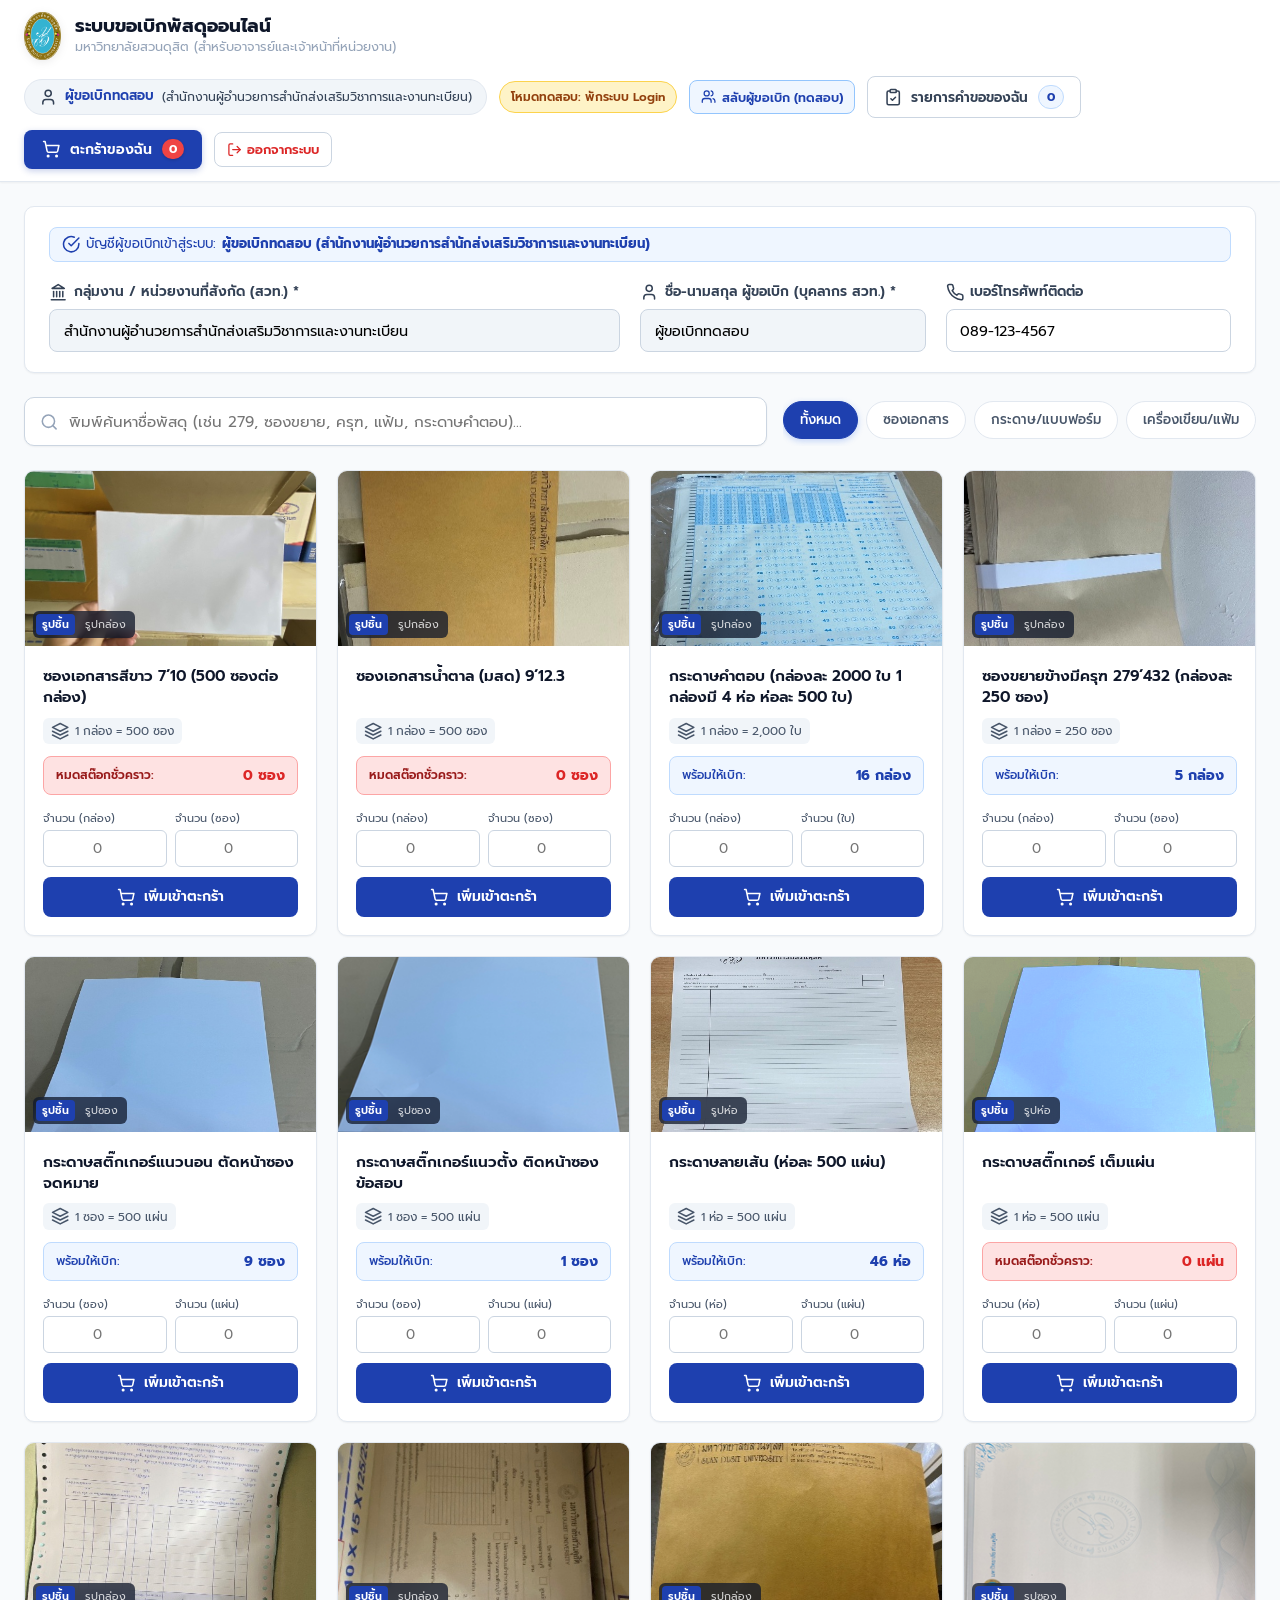
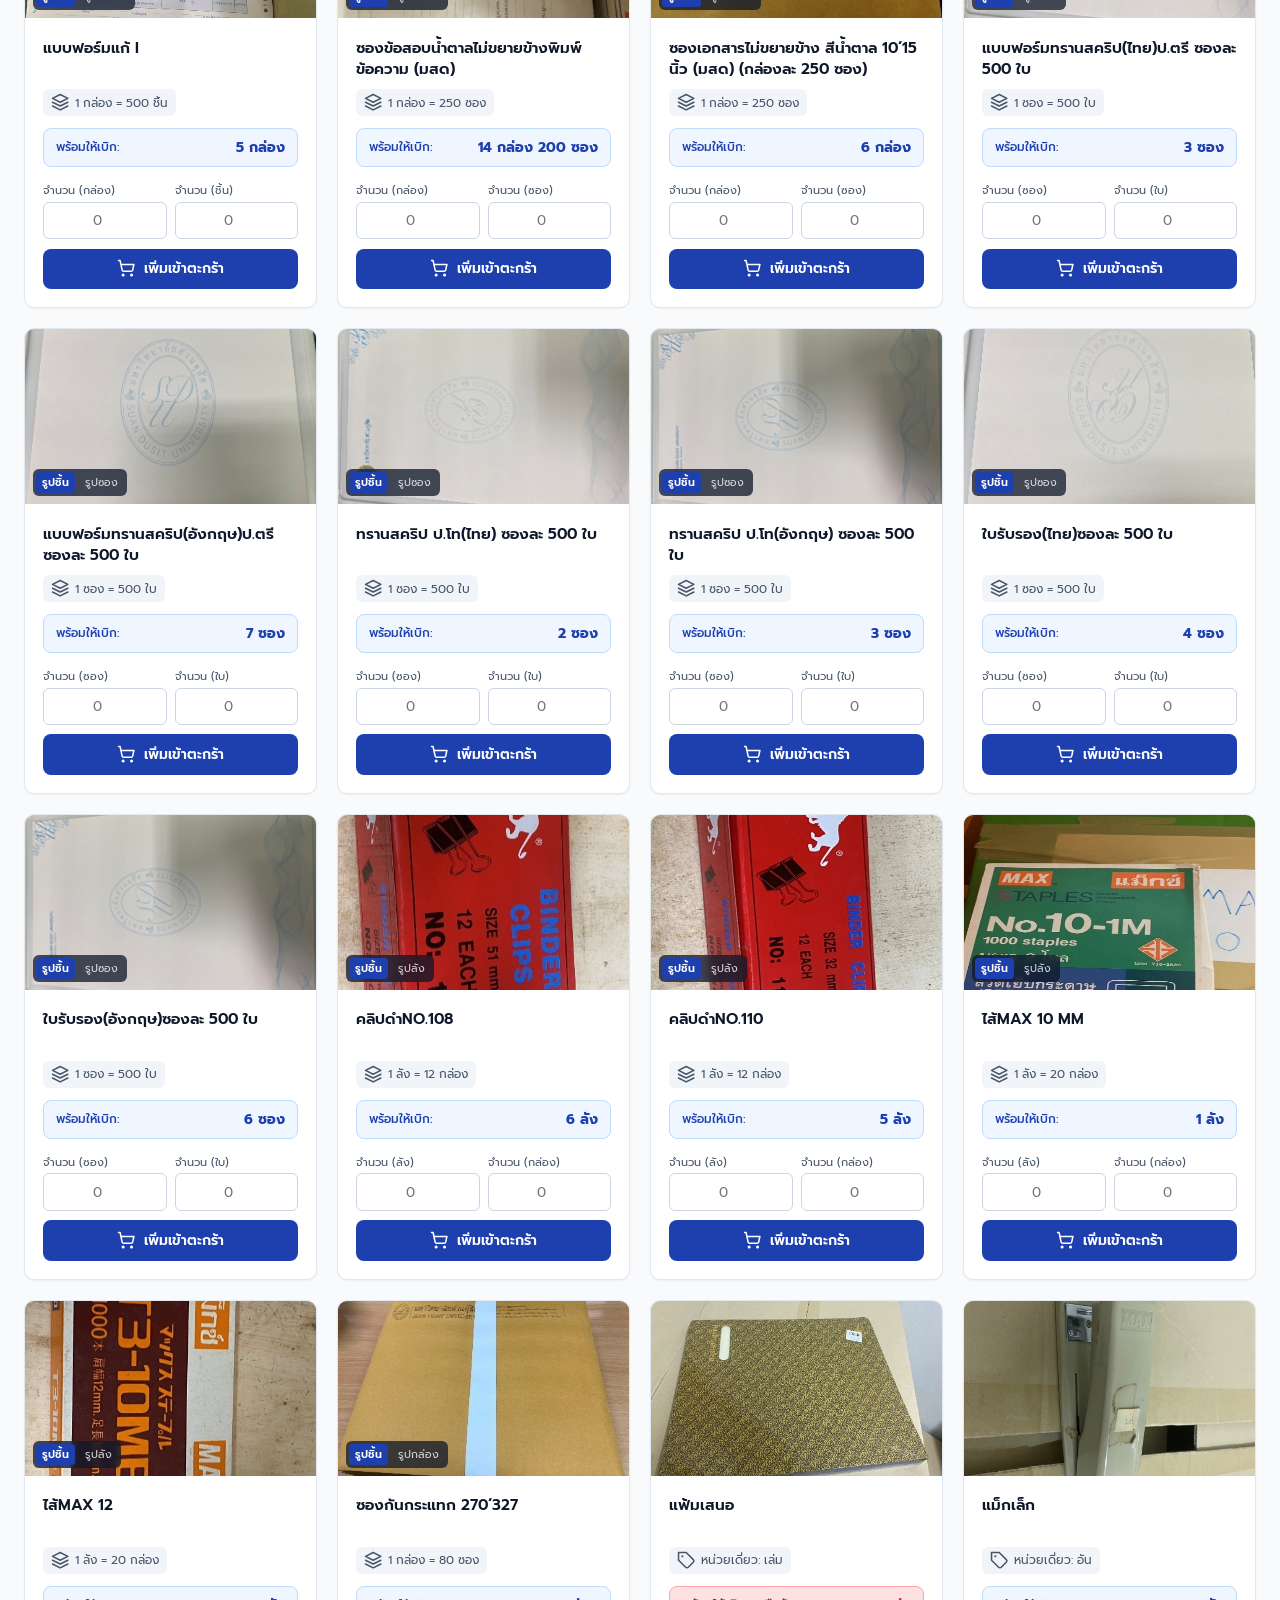
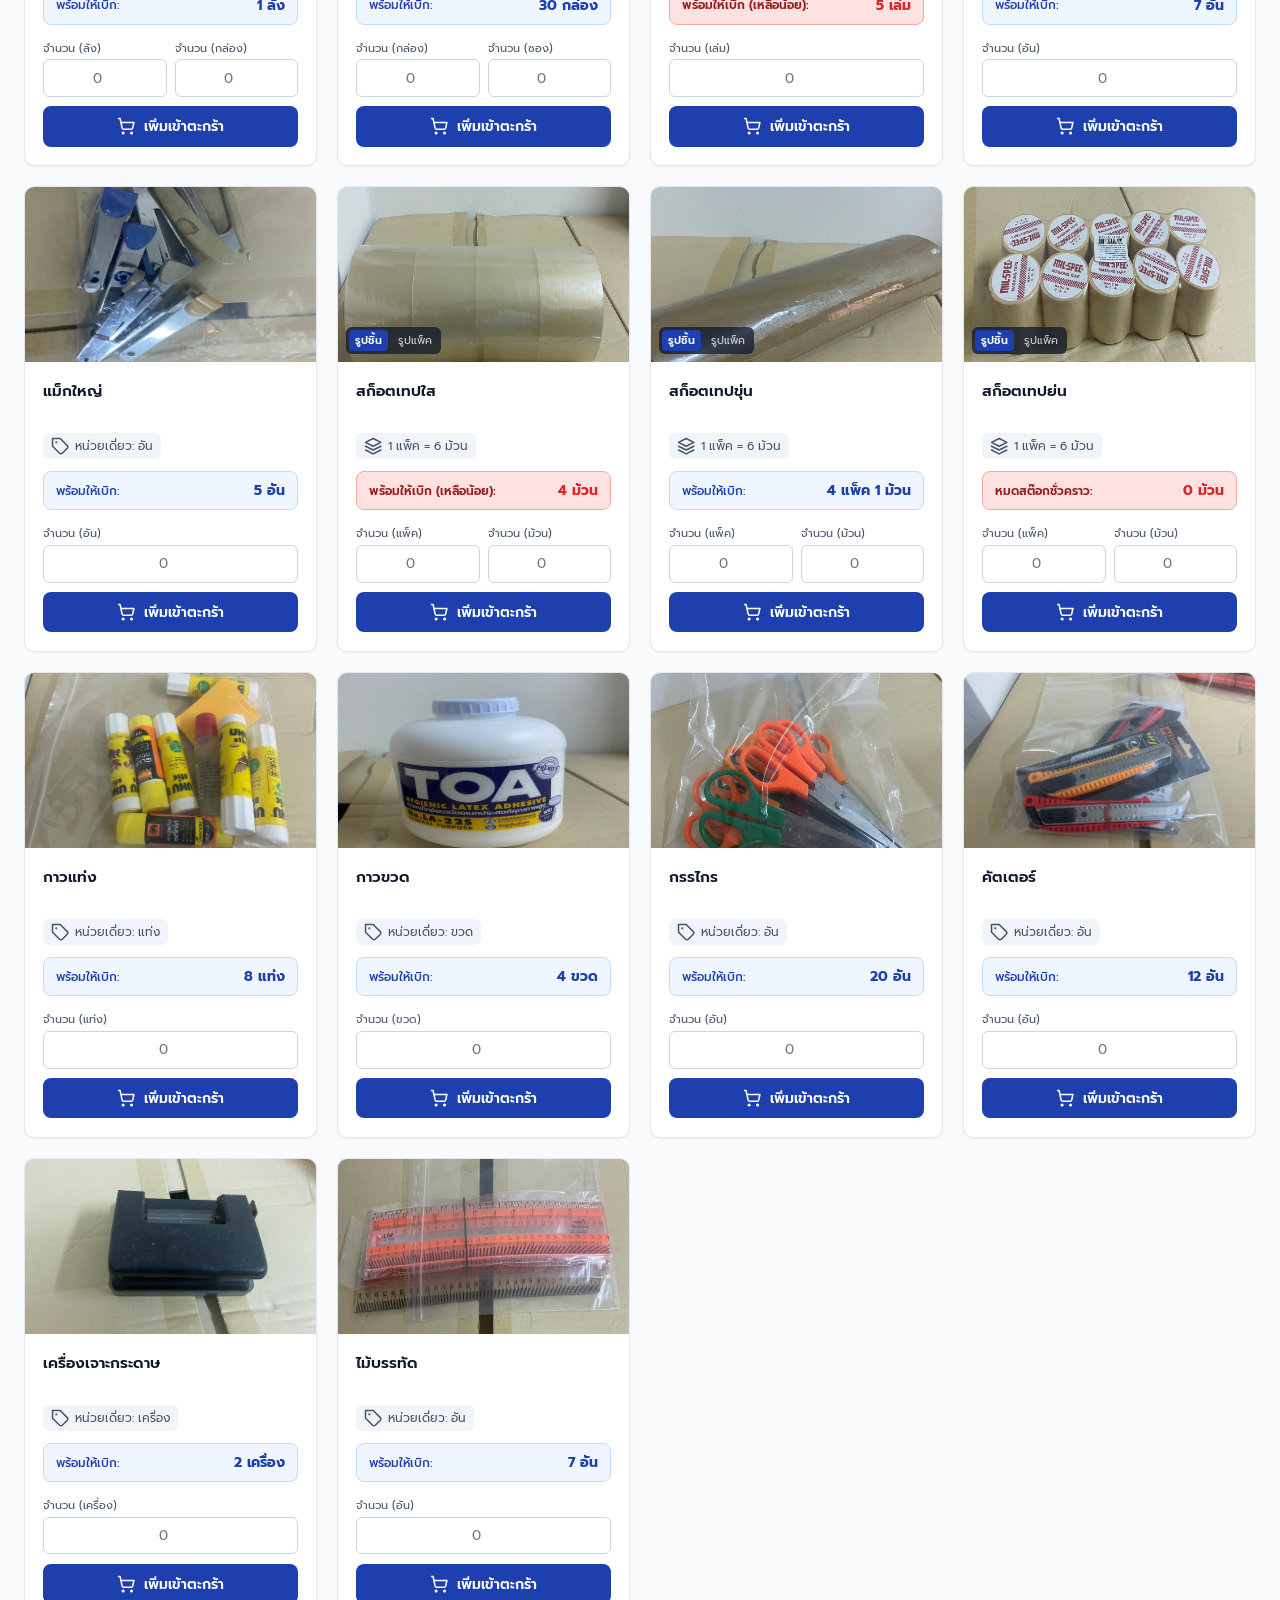
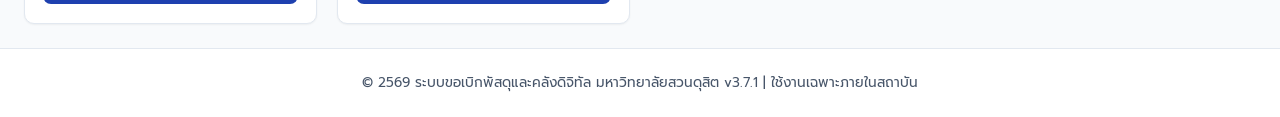
==== index.html @ 93350966 "fix(ui): unify stock in and adjust item dropdowns to searchable select (v3.7.1)" ====
<!DOCTYPE html>
<html lang="th">
<head>
  <meta charset="UTF-8">
  <meta name="viewport" content="width=device-width, initial-scale=1.0">
  <title>ระบบขอเบิกพัสดุออนไลน์ | มหาวิทยาลัยสวนดุสิต</title>
  
  <!-- PWA & Mobile Icons -->
  <meta name="theme-color" content="#1e40af">
  <meta name="apple-mobile-web-app-capable" content="yes">
  <meta name="apple-mobile-web-app-status-bar-style" content="default">
  <meta name="apple-mobile-web-app-title" content="คลังพัสดุ มสด.">
  <!-- University Brand Logo Tab Favicon -->
  <link rel="icon" type="image/png" href="assets/logo_sdu.png">
  <link rel="shortcut icon" type="image/x-icon" href="favicon.ico">
  <link rel="icon" type="image/svg+xml" href="assets/favicon.svg">
  <link rel="icon" type="image/png" sizes="32x32" href="assets/favicon-32x32.png">
  <link rel="icon" type="image/png" sizes="16x16" href="assets/favicon-16x16.png">
  <link rel="apple-touch-icon" sizes="180x180" href="assets/apple-touch-icon.png">
  <link rel="manifest" href="manifest.json">

  <!-- Google Fonts: Prompt for modern UI, Sarabun for official doc/text -->
  <link rel="preconnect" href="https://fonts.googleapis.com">
  <link rel="preconnect" href="https://fonts.gstatic.com" crossorigin>
  <link href="https://fonts.googleapis.com/css2?family=Prompt:wght@300;400;500;600;700&family=Sarabun:wght@300;400;500;600;700&display=swap" rel="stylesheet">
  
  <!-- SweetAlert2 (Offline local asset with CDN fallback) -->
  <script src="assets/js/sweetalert2.all.min.js"></script>
  <script>

    function escapeHtml(str) {
      if (str === null || str === undefined) return '';
      return String(str)
        .replace(/&/g, '&amp;')
        .replace(/</g, '&lt;')
        .replace(/>/g, '&gt;')
        .replace(/"/g, '&quot;')
        .replace(/'/g, '&#39;');
    }

    function getThaiDatetime(dateObj = new Date()) {
      const thaiMonths = ["ม.ค.", "ก.พ.", "มี.ค.", "เม.ย.", "พ.ค.", "มิ.ย.", "ก.ค.", "ส.ค.", "ก.ย.", "ต.ค.", "พ.ย.", "ธ.ค."];
      const day = dateObj.getDate();
      const month = thaiMonths[dateObj.getMonth()];
      const thaiYear = dateObj.getFullYear() + 543;
      const hours = String(dateObj.getHours()).padStart(2, '0');
      const minutes = String(dateObj.getMinutes()).padStart(2, '0');
      return `${day} ${month} ${thaiYear} ${hours}:${minutes} น.`;
    }

    function formatThaiDatetime(dateObj = new Date()) {
      return getThaiDatetime(dateObj);
    }

    if (typeof Swal === 'undefined') {
      document.write('<script src="https://cdn.jsdelivr.net/npm/sweetalert2@11"><\/script>');
    }
  </script>
  
  <style>

    :root {
      --primary: #1e40af;
      --primary-hover: #1d4ed8;
      --primary-light: #eff6ff;
      --primary-border: #bfdbfe;
      --accent: #059669;
      --accent-hover: #047857;
      --warning: #d97706;
      --warning-light: #fef3c7;
      --danger: #dc2626;
      --danger-light: #fee2e2;
      --neutral-50: #f8fafc;
      --neutral-100: #f1f5f9;
      --neutral-200: #e2e8f0;
      --neutral-300: #cbd5e1;
      --neutral-400: #94a3b8;
      --neutral-600: #475569;
      --neutral-700: #334155;
      --neutral-800: #1e293b;
      --neutral-900: #0f172a;
      --shadow-sm: 0 1px 2px 0 rgb(0 0 0 / 0.05);
      --shadow-md: 0 4px 6px -1px rgb(0 0 0 / 0.1), 0 2px 4px -2px rgb(0 0 0 / 0.1);
      --shadow-lg: 0 10px 15px -3px rgb(0 0 0 / 0.1), 0 4px 6px -4px rgb(0 0 0 / 0.1);
      --radius: 10px;
    }

    * { box-sizing: border-box; margin: 0; padding: 0; }
    body {
      font-family: 'Prompt', 'Sarabun', sans-serif;
      background-color: var(--neutral-50);
      color: var(--neutral-800);
      line-height: 1.5;
      min-height: 100vh;
      display: flex;
      flex-direction: column;
    }

    .svg-icon {
      display: inline-block;
      width: 1.15rem;
      height: 1.15rem;
      stroke-width: 2;
      stroke: currentColor;
      fill: none;
      stroke-linecap: round;
      stroke-linejoin: round;
      vertical-align: -0.15em;
      flex-shrink: 0;
    }
    .svg-icon-lg { width: 1.6rem; height: 1.6rem; }
    .svg-icon-sm { width: 0.95rem; height: 0.95rem; }

    header {
      background: white;
      border-bottom: 1px solid var(--neutral-200);
      position: sticky;
      top: 0;
      z-index: 40;
      box-shadow: var(--shadow-sm);
    }

    .nav-container {
      max-width: 1380px;
      margin: 0 auto;
      padding: 0.75rem 1.5rem;
      display: flex;
      justify-content: space-between;
      align-items: center;
      flex-wrap: wrap;
      gap: 1rem;
    }

    .brand { display: flex; align-items: center; gap: 0.85rem; }
    .brand-logo-img {
      height: 48px;
      width: auto;
      object-fit: contain;
      filter: drop-shadow(0 2px 4px rgba(0, 0, 0, 0.08));
      transition: transform 0.2s ease;
    }
    .brand-logo-img:hover { transform: scale(1.04); }
    .brand-icon {
      width: 42px;
      height: 42px;
      background: linear-gradient(135deg, var(--primary), #3b82f6);
      color: white;
      border-radius: 10px;
      display: flex;
      align-items: center;
      justify-content: center;
      box-shadow: 0 4px 10px rgba(37, 99, 235, 0.25);
    }
    .brand-text h1 { font-size: 1.15rem; font-weight: 700; color: var(--neutral-900); line-height: 1.2; }
    .brand-text p { font-size: 0.8rem; color: var(--neutral-400); }

    main {
      max-width: 1380px;
      margin: 1.5rem auto;
      padding: 0 1.5rem;
      flex: 1;
      width: 100%;
    }

    .btn {
      padding: 0.5rem 1rem;
      border-radius: 8px;
      font-family: inherit;
      font-size: 0.85rem;
      font-weight: 600;
      cursor: pointer;
      border: 1px solid transparent;
      display: inline-flex;
      align-items: center;
      gap: 0.5rem;
      transition: all 0.2s;
    }
    .btn-outline { background: white; border-color: var(--neutral-300); color: var(--neutral-700); }
    .btn-outline:hover { background: var(--neutral-50); border-color: var(--neutral-400); }
    .btn-primary { background: var(--primary); color: white; }
    .btn-primary:hover { background: var(--primary-hover); }
    .btn-success { background: var(--accent); color: white; }
    .btn-success:hover { background: var(--accent-hover); }
    .btn-danger { background: var(--danger); color: white; }

    /* Modal Styles */
    .modal-overlay {
      position: fixed; inset: 0;
      background: rgba(15, 23, 42, 0.6);
      backdrop-filter: blur(3px);
      z-index: 100;
      display: flex; align-items: center; justify-content: center;
      padding: 1.5rem;
      opacity: 0; pointer-events: none;
      transition: opacity 0.25s;
    }
    .modal-overlay.open { opacity: 1; pointer-events: auto; }
    .modal-card {
      background: white; border-radius: 12px;
      width: 100%; max-width: 540px;
      box-shadow: var(--shadow-lg);
      overflow: hidden; display: flex; flex-direction: column;
      transform: scale(0.95); transition: transform 0.25s;
    }
    .modal-overlay.open .modal-card { transform: scale(1); }
    .modal-header {
      padding: 1.25rem 1.5rem; border-bottom: 1px solid var(--neutral-200);
      display: flex; justify-content: space-between; align-items: center;
    }
    .modal-header h3 { font-size: 1.15rem; font-weight: 700; color: var(--neutral-900); display: flex; align-items: center; gap: 0.5rem; }
    .modal-body { padding: 1.5rem; display: flex; flex-direction: column; gap: 1rem; }
    .modal-footer {
      padding: 1rem 1.5rem; background: var(--neutral-50);
      border-top: 1px solid var(--neutral-200);
      display: flex; justify-content: flex-end; gap: 0.75rem;
    }
    .close-btn { background: none; border: none; color: var(--neutral-400); cursor: pointer; padding: 4px; display: flex; align-items: center; border-radius: 6px; }
    .close-btn:hover { color: var(--neutral-800); background: var(--neutral-100); }

    /* Combobox Styles */
    .custom-combobox-wrapper { position: relative; }
    .combobox-control { position: relative; display: flex; align-items: center; }
    .combobox-input { width: 100%; padding-right: 2.4rem; cursor: text; }
    .combobox-toggle-btn {
      position: absolute; right: 0.5rem; background: none; border: none;
      color: var(--neutral-400); cursor: pointer; padding: 4px; display: flex; align-items: center;
      transition: transform 0.2s;
    }
    .combobox-control.open .combobox-toggle-btn { transform: rotate(180deg); }
    .combobox-dropdown {
      position: absolute; top: calc(100% + 4px); left: 0; right: 0;
      background: white; border: 1px solid var(--neutral-300); border-radius: 8px;
      max-height: 310px; overflow-y: auto; box-shadow: var(--shadow-lg);
      z-index: 60; display: none;
    }
    .combobox-dropdown.open { display: block; animation: fadeIn 0.15s ease-out; }
    .combobox-group-title {
      padding: 8px 12px 4px 12px; font-size: 0.75rem; font-weight: 700;
      color: var(--primary); background: var(--neutral-50);
      border-top: 1px solid var(--neutral-200); border-bottom: 1px solid var(--neutral-200);
      position: sticky; top: 0; z-index: 2;
    }
    .combobox-group-title:first-child { border-top: none; }
    .combobox-item {
      padding: 8px 14px; font-size: 0.875rem; color: var(--neutral-800);
      cursor: pointer; transition: background 0.15s;
      display: flex; align-items: center; justify-content: space-between;
    }
    .combobox-item:hover { background: var(--primary-light); color: var(--primary); }
    .combobox-item.selected { background: #eff6ff; font-weight: 600; color: var(--primary); }
    .combobox-item-sub { padding-left: 28px; color: var(--neutral-600); font-size: 0.825rem; border-left: 2px solid var(--neutral-200); margin-left: 14px; }
    .combobox-item-sub:hover { border-left-color: var(--primary); }
    .combobox-no-results { padding: 1.25rem 1rem; text-align: center; color: var(--neutral-400); font-size: 0.85rem; }

    .form-group { display: flex; flex-direction: column; gap: 0.4rem; }
    .form-group label { font-size: 0.85rem; font-weight: 600; color: var(--neutral-700); display: flex; align-items: center; gap: 0.4rem; }
    .form-control {
      padding: 0.6rem 0.85rem; border: 1px solid var(--neutral-300); border-radius: 8px;
      font-family: inherit; font-size: 0.9rem; outline: none; transition: border-color 0.2s, box-shadow 0.2s; background: white;
    }
    .form-control:focus { border-color: var(--primary); box-shadow: 0 0 0 3px rgba(37, 99, 235, 0.15); }

    /* SweetAlert2 SDU Theme Customization */
    .swal2-popup {
      font-family: 'Prompt', 'Sarabun', sans-serif !important;
      border-radius: 14px !important;
      padding: 1.75rem 1.5rem !important;
      box-shadow: 0 20px 25px -5px rgba(0, 0, 0, 0.1), 0 10px 10px -5px rgba(0, 0, 0, 0.04) !important;
    }
    .swal2-title {
      font-family: 'Prompt', sans-serif !important;
      font-size: 1.35rem !important;
      font-weight: 700 !important;
      color: #0f172a !important;
    }
    .swal2-html-container {
      font-family: 'Prompt', 'Sarabun', sans-serif !important;
      font-size: 0.95rem !important;
      color: #475569 !important;
      line-height: 1.6 !important;
    }
    .swal2-confirm {
      font-family: 'Prompt', sans-serif !important;
      border-radius: 8px !important;
      font-weight: 600 !important;
      font-size: 0.95rem !important;
      padding: 0.6rem 1.5rem !important;
    }
    .swal2-cancel {
      font-family: 'Prompt', sans-serif !important;
      border-radius: 8px !important;
      font-weight: 500 !important;
      font-size: 0.95rem !important;
      padding: 0.6rem 1.25rem !important;
    }

    @keyframes fadeIn { from { opacity: 0; transform: translateY(6px); } to { opacity: 1; transform: translateY(0); } }

    /* Official PDF Requisition Slip Styles */
    .pdf-preview-container { background: #525659; padding: 2rem; border-radius: 12px; display: flex; flex-direction: column; align-items: center; gap: 1.5rem; }
    .pdf-page { background: white; width: 100%; max-width: 800px; min-height: 1050px; display: flex; flex-direction: column; box-sizing: border-box; padding: 2.8rem 3.2rem; box-shadow: 0 10px 25px rgba(0,0,0,0.3); font-family: 'Sarabun', sans-serif; color: #000; line-height: 1.6; }
    .pdf-header { text-align: center; margin-bottom: 1.75rem; position: relative; display: flex; flex-direction: column; align-items: center; }
    .pdf-header h2 { font-size: 1.35rem; font-weight: 700; margin-bottom: 0.25rem; }
    .pdf-header p { font-size: 0.9rem; color: #444; }
    .pdf-meta-table { width: 100%; margin-bottom: 1.25rem; font-size: 0.95rem; }
    .pdf-meta-table td { padding: 4px 0; }
    .pdf-items-table { width: 100%; border-collapse: collapse; margin: 1.25rem 0; font-size: 0.95rem; }
    .pdf-items-table th, .pdf-items-table td { border: 1px solid #333; padding: 8px 10px; }
    .pdf-items-table th { background: #f3f4f6; font-weight: 600; text-align: center; }
    .pdf-footer-section { margin-top: auto; width: 100%; page-break-inside: avoid; break-inside: avoid; }
    .pdf-ack-note { font-size: 0.85rem; margin-bottom: 0.75rem; }
    .pdf-signatures { display: grid; grid-template-columns: repeat(4, 1fr); gap: 0.75rem; margin-top: auto; text-align: center; font-size: 0.825rem; page-break-inside: avoid; break-inside: avoid; }
    .pdf-footer-section .pdf-signatures { margin-top: 0.75rem; }
    .sig-box { display: flex; flex-direction: column; align-items: center; justify-content: flex-end; height: 140px; }
    .sig-img-preview { max-height: 60px; max-width: 130px; margin-bottom: 4px; }
    .sig-line { width: 80%; border-bottom: 1px dotted #333; margin-bottom: 6px; }

    /* Clean Print Isolation - Only the A4 document prints */
    @media print {
      @page {
        size: A4 portrait;
        margin: 1.2cm 1.5cm;
      }
      html, body {
        width: 100% !important;
        height: auto !important;
        min-height: 0 !important;
        margin: 0 !important;
        padding: 0 !important;
        overflow: visible !important;
        background: white !important;
      }
      header, footer, nav, .nav-container, .cart-drawer, .btn, .close-btn,
      .modal-header, .modal-footer, .pdf-preview-actions, #requesterLoginScreen,
      .category-tabs, .search-box, .stat-grid, .order-history-box {
        display: none !important;
      }
      .modal-overlay, #requisitionPdfModal {
        position: static !important;
        display: block !important;
        inset: auto !important;
        background: none !important;
        backdrop-filter: none !important;
        padding: 0 !important;
        margin: 0 !important;
        overflow: visible !important;
        opacity: 1 !important;
        visibility: visible !important;
      }
      .modal-card {
        position: static !important;
        max-width: 100% !important;
        width: 100% !important;
        box-shadow: none !important;
        border: none !important;
        border-radius: 0 !important;
        transform: none !important;
        overflow: visible !important;
        background: white !important;
      }
      .modal-body {
        padding: 0 !important;
        background: white !important;
        overflow: visible !important;
        display: block !important;
      }
      #printablePdf {
        position: static !important;
        width: 100% !important;
        max-width: 100% !important;
        min-height: calc(297mm - 2.5cm) !important;
        display: flex !important;
        flex-direction: column !important;
        box-sizing: border-box !important;
        padding: 0 !important;
        margin: 0 !important;
        box-shadow: none !important;
        background: white !important;
        visibility: visible !important;
      }
      #printablePdf * {
        visibility: visible !important;
      }
      .pdf-footer-section {
        margin-top: auto !important;
        width: 100% !important;
        page-break-inside: avoid !important;
        break-inside: avoid !important;
      }
      .pdf-signatures {
        margin-top: auto !important;
        page-break-inside: avoid !important;
        break-inside: avoid !important;
      }
      .pdf-footer-section .pdf-signatures {
        margin-top: 0.5rem !important;
      }
    }



    /* Universal Searchable Dropdown Widget */
    .sdu-ss-wrapper {
      position: relative;
      display: inline-block;
      width: 100%;
      font-family: inherit;
      text-align: left;
    }
    .sdu-ss-wrapper.sdu-ss-auto {
      width: auto;
      min-width: 160px;
    }
    .sdu-ss-trigger {
      width: 100%;
      min-height: 38px;
      padding: 0.45rem 0.7rem;
      background: white;
      border: 1px solid #cbd5e1;
      border-radius: 8px;
      color: #1e293b;
      font-family: inherit;
      font-size: 0.875rem;
      text-align: left;
      display: flex;
      align-items: center;
      justify-content: space-between;
      gap: 0.5rem;
      cursor: pointer;
      transition: border-color 0.15s, box-shadow 0.15s;
      box-sizing: border-box;
    }
    .sdu-ss-trigger:hover { border-color: #94a3b8; }
    .sdu-ss-trigger.open, .sdu-ss-trigger:focus {
      outline: none;
      border-color: #1e40af;
      box-shadow: 0 0 0 3px rgba(30, 64, 175, 0.12);
    }
    .sdu-ss-trigger-label {
      overflow: hidden;
      text-overflow: ellipsis;
      white-space: nowrap;
      flex: 1;
      min-width: 0;
    }
    .sdu-ss-chevron {
      width: 15px;
      height: 15px;
      color: #64748b;
      flex-shrink: 0;
      transition: transform 0.15s;
    }
    .sdu-ss-trigger.open .sdu-ss-chevron {
      transform: rotate(180deg);
      color: #1e40af;
    }
    .sdu-ss-panel {
      position: fixed;
      z-index: 99999;
      background: white;
      border: 1px solid #cbd5e1;
      border-radius: 10px;
      box-shadow: 0 12px 28px -4px rgba(15, 23, 42, 0.22), 0 4px 10px rgba(15, 23, 42, 0.08);
      display: none;
      flex-direction: column;
      overflow: hidden;
      font-family: 'Prompt', 'Sarabun', sans-serif;
      box-sizing: border-box;
    }
    .sdu-ss-panel.open { display: flex; }
    .sdu-ss-search-wrap {
      padding: 8px;
      background: #f8fafc;
      border-bottom: 1px solid #e2e8f0;
    }
    .sdu-ss-search-input {
      width: 100%;
      padding: 6px 10px;
      border: 1px solid #cbd5e1;
      border-radius: 6px;
      font-family: inherit;
      font-size: 0.85rem;
      color: #0f172a;
      background: white;
      outline: none;
      box-sizing: border-box;
    }
    .sdu-ss-search-input:focus {
      border-color: #1e40af;
      box-shadow: 0 0 0 2px rgba(30, 64, 175, 0.12);
    }
    .sdu-ss-list {
      max-height: 230px;
      overflow-y: auto;
      padding: 4px;
    }
    .sdu-ss-item {
      padding: 7px 10px;
      border-radius: 6px;
      font-size: 0.85rem;
      color: #1e293b;
      cursor: pointer;
      display: flex;
      align-items: center;
      justify-content: space-between;
      gap: 6px;
      line-height: 1.35;
      text-align: left;
    }
    .sdu-ss-item:hover, .sdu-ss-item.highlighted {
      background: #eff6ff;
      color: #1e40af;
    }
    .sdu-ss-item.selected {
      background: #dbeafe;
      color: #1e40af;
      font-weight: 600;
    }
    .sdu-ss-empty {
      padding: 14px 10px;
      text-align: center;
      font-size: 0.825rem;
      color: #94a3b8;
    }


    /* Requester Login Screen */
    .login-wrapper {
      min-height: 100vh;
      display: flex;
      align-items: center;
      justify-content: center;
      padding: 1.5rem;
      background: linear-gradient(135deg, #eff6ff 0%, #f1f5f9 50%, #e2e8f0 100%);
    }
    .login-card {
      background: white;
      width: 100%;
      max-width: 440px;
      border-radius: 16px;
      box-shadow: 0 10px 25px -5px rgba(0, 0, 0, 0.1), 0 8px 10px -6px rgba(0, 0, 0, 0.05);
      border: 1px solid var(--neutral-200);
      overflow: hidden;
      animation: fadeIn 0.3s ease-out;
    }
    .login-header {
      background: white;
      padding: 2.25rem 2rem 1.5rem 2rem;
      text-align: center;
      border-bottom: 1px solid var(--neutral-100);
    }
    .login-body {
      padding: 1.75rem 2rem;
    }
    .login-input-group {
      margin-bottom: 1.25rem;
    }
    .login-input-group label {
      display: block;
      font-size: 0.85rem;
      font-weight: 600;
      color: var(--neutral-700);
      margin-bottom: 0.4rem;
    }
    .login-input-wrapper {
      position: relative;
      display: flex;
      align-items: center;
    }
    .login-input-wrapper .input-icon {
      position: absolute;
      left: 1rem;
      color: var(--neutral-400);
      display: flex;
      pointer-events: none;
    }
    .login-input {
      width: 100%;
      padding: 0.75rem 1rem 0.75rem 2.75rem;
      border: 1px solid var(--neutral-300);
      border-radius: 10px;
      font-family: inherit;
      font-size: 0.95rem;
      transition: all 0.2s;
    }
    .login-input:focus {
      outline: none;
      border-color: var(--primary);
      box-shadow: 0 0 0 4px rgba(30, 64, 175, 0.12);
    }
    .btn-login {
      width: 100%;
      background: var(--primary);
      color: white;
      border: none;
      border-radius: 10px;
      padding: 0.8rem;
      font-family: inherit;
      font-size: 1rem;
      font-weight: 600;
      cursor: pointer;
      display: flex;
      align-items: center;
      justify-content: center;
      gap: 0.5rem;
      box-shadow: 0 4px 12px rgba(30, 64, 175, 0.25);
      transition: all 0.2s;
    }
    .btn-login:hover {
      background: var(--primary-hover);
      box-shadow: 0 6px 16px rgba(30, 64, 175, 0.35);
    }
    .btn-login:active {
      transform: scale(0.99);
    }
    .login-notice-box {
      margin-top: 1.25rem;
      background: var(--neutral-50);
      border: 1px solid var(--neutral-200);
      border-radius: 8px;
      padding: 0.85rem;
      font-size: 0.8rem;
      color: var(--neutral-600);
      line-height: 1.5;
    }
    @keyframes fadeIn {
      from { opacity: 0; transform: translateY(6px); }
      to { opacity: 1; transform: translateY(0); }
    }

    /* Requester Specific Styles */
    .requester-bar {
      background: white; border: 1px solid var(--neutral-200); border-radius: var(--radius);
      padding: 1.25rem 1.5rem; margin-bottom: 1.5rem; box-shadow: var(--shadow-sm);
      display: grid; grid-template-columns: 2fr 1fr 1fr; gap: 1.25rem; align-items: flex-end;
    }
    @media (max-width: 900px) { .requester-bar { grid-template-columns: 1fr; } }

    .search-filter-bar { display: flex; gap: 1rem; margin-bottom: 1.5rem; flex-wrap: wrap; }
    .search-box-wrapper { flex: 1; min-width: 300px; position: relative; }
    .search-input {
      width: 100%; padding: 0.75rem 1rem 0.75rem 2.75rem; border: 1px solid var(--neutral-300);
      border-radius: 10px; font-family: inherit; font-size: 0.95rem; background: white;
      box-shadow: var(--shadow-sm); outline: none; transition: all 0.2s;
    }
    .search-input:focus { border-color: var(--primary); box-shadow: 0 0 0 4px rgba(37, 99, 235, 0.12); }
    .search-icon { position: absolute; left: 1rem; top: 50%; transform: translateY(-50%); color: var(--neutral-400); pointer-events: none; display: flex; }

    .category-pills { display: flex; gap: 0.5rem; overflow-x: auto; align-items: center; padding-bottom: 4px; }
    .pill-btn {
      padding: 0.5rem 1rem; background: white; border: 1px solid var(--neutral-200); border-radius: 999px;
      font-family: inherit; font-size: 0.825rem; font-weight: 500; color: var(--neutral-600);
      cursor: pointer; white-space: nowrap; transition: all 0.2s;
    }
    .pill-btn:hover { border-color: var(--neutral-300); background: var(--neutral-100); }
    .pill-btn.active { background: var(--primary); color: white; border-color: var(--primary); box-shadow: 0 2px 6px rgba(37, 99, 235, 0.25); }

    .catalog-grid { display: grid; grid-template-columns: repeat(auto-fill, minmax(290px, 1fr)); gap: 1.25rem; }
    .item-card {
      background: white; border: 1px solid var(--neutral-200); border-radius: var(--radius);
      overflow: hidden; box-shadow: var(--shadow-sm); display: flex; flex-direction: column;
      transition: transform 0.2s, box-shadow 0.2s;
    }
    .item-card:hover { transform: translateY(-3px); box-shadow: var(--shadow-md); border-color: var(--primary-border); }
    .item-image-wrapper { height: 175px; background: var(--neutral-100); position: relative; overflow: hidden; display: flex; align-items: center; justify-content: center; }
    .item-img { width: 100%; height: 100%; object-fit: cover; transition: transform 0.3s ease; }
    .item-card:hover .item-img { transform: scale(1.03); }
    .image-toggle-pills {
      position: absolute; bottom: 8px; left: 8px; display: flex; gap: 4px;
      background: rgba(15, 23, 42, 0.75); padding: 3px; border-radius: 6px; backdrop-filter: blur(4px);
    }
    .img-pill-btn { background: transparent; border: none; color: white; font-family: inherit; font-size: 0.675rem; padding: 2px 6px; border-radius: 4px; cursor: pointer; opacity: 0.8; }
    .img-pill-btn.active { background: var(--primary); opacity: 1; font-weight: 600; }

    .card-body { padding: 1.15rem; display: flex; flex-direction: column; flex: 1; }
    .item-title { font-size: 0.95rem; font-weight: 600; color: var(--neutral-900); line-height: 1.4; margin-bottom: 0.5rem; min-height: 2.8rem; }
    .ratio-badge { display: inline-flex; align-items: center; gap: 5px; font-size: 0.75rem; color: var(--neutral-600); background: var(--neutral-100); padding: 4px 8px; border-radius: 6px; margin-bottom: 0.75rem; width: fit-content; }
    .stock-info { background: var(--primary-light); border: 1px solid var(--primary-border); border-radius: 8px; padding: 0.5rem 0.75rem; margin-bottom: 1rem; display: flex; justify-content: space-between; align-items: center; transition: all 0.2s ease; }
    .stock-label { font-size: 0.75rem; color: var(--primary); font-weight: 500; }
    .stock-value { font-size: 0.875rem; font-weight: 700; color: var(--primary); }
    .stock-info.low {
      background: var(--danger-light);
      border-color: #fca5a5;
    }
    .stock-info.low .stock-label {
      color: #991b1b;
      font-weight: 600;
    }
    .stock-info.low .stock-value {
      color: var(--danger);
      font-weight: 700;
    }
    .card-actions { margin-top: auto; display: flex; flex-direction: column; gap: 0.6rem; }
    .qty-inputs { display: grid; grid-template-columns: 1fr 1fr; gap: 0.5rem; }
    .qty-col label { font-size: 0.7rem; color: var(--neutral-600); display: block; margin-bottom: 2px; }
    .qty-input { width: 100%; padding: 0.45rem; border: 1px solid var(--neutral-300); border-radius: 6px; font-family: inherit; font-size: 0.85rem; text-align: center; }
    .btn-add-cart {
      width: 100%; background: var(--primary); color: white; border: none; border-radius: 8px;
      padding: 0.6rem; font-family: inherit; font-size: 0.875rem; font-weight: 600; cursor: pointer;
      display: flex; align-items: center; justify-content: center; gap: 0.5rem; transition: background 0.2s, transform 0.1s;
    }
    .btn-add-cart:hover { background: var(--primary-hover); }
    .btn-add-cart:active { transform: scale(0.98); }

    /* Cart Button Trigger */
    .cart-trigger {
      position: relative;
      background: var(--primary);
      color: white;
      border: none;
      border-radius: 8px;
      padding: 0.55rem 1.15rem;
      font-family: inherit;
      font-weight: 600;
      font-size: 0.875rem;
      cursor: pointer;
      display: inline-flex;
      align-items: center;
      gap: 0.6rem;
      box-shadow: 0 2px 6px rgba(30, 64, 175, 0.25);
      transition: all 0.2s ease;
    }
    .cart-trigger:hover {
      background: var(--primary-hover);
      box-shadow: 0 4px 10px rgba(30, 64, 175, 0.35);
      transform: translateY(-1px);
    }
    .cart-trigger:active {
      transform: translateY(0);
    }
    .cart-badge {
      background: #ef4444;
      color: white;
      font-size: 0.75rem;
      font-weight: 700;
      padding: 2px 7px;
      border-radius: 999px;
      line-height: 1;
      display: inline-flex;
      align-items: center;
      justify-content: center;
      min-width: 20px;
      height: 20px;
      box-shadow: 0 1px 3px rgba(0, 0, 0, 0.2);
    }

    /* Cart Drawer */
    .cart-drawer-overlay { position: fixed; inset: 0; background: rgba(15, 23, 42, 0.5); backdrop-filter: blur(2px); z-index: 50; opacity: 0; pointer-events: none; transition: opacity 0.3s; }
    .cart-drawer-overlay.open { opacity: 1; pointer-events: auto; }
    .cart-drawer {
      position: fixed; top: 0; right: 0; bottom: 0; width: 440px; max-width: 90vw; background: white;
      box-shadow: -4px 0 20px rgba(0, 0, 0, 0.15); z-index: 51; transform: translateX(100%); transition: transform 0.3s ease-out;
      display: flex; flex-direction: column;
    }
    .cart-drawer-overlay.open .cart-drawer { transform: translateX(0); }
    .cart-header { padding: 1.25rem 1.5rem; border-bottom: 1px solid var(--neutral-200); display: flex; justify-content: space-between; align-items: center; }
    .cart-header h3 { font-size: 1.1rem; font-weight: 700; color: var(--neutral-900); display: flex; align-items: center; gap: 0.5rem; }
    .cart-items-list { flex: 1; overflow-y: auto; padding: 1rem 1.5rem; display: flex; flex-direction: column; gap: 0.75rem; }
    .cart-item-card { background: var(--neutral-50); border: 1px solid var(--neutral-200); border-radius: 8px; padding: 0.85rem; display: flex; justify-content: space-between; align-items: center; gap: 0.75rem; }
    .cart-item-details h4 { font-size: 0.875rem; font-weight: 600; color: var(--neutral-900); margin-bottom: 0.25rem; }
    .cart-item-qty { font-size: 0.8rem; color: var(--neutral-600); }
    .cart-item-remove { background: none; border: none; color: var(--danger); cursor: pointer; padding: 4px; opacity: 0.7; display: flex; align-items: center; }
    .cart-item-remove:hover { opacity: 1; }
    .cart-footer { padding: 1.25rem 1.5rem; border-top: 1px solid var(--neutral-200); background: white; display: flex; flex-direction: column; gap: 1rem; }
    .btn-submit-requisition {
      width: 100%; background: var(--accent); color: white; border: none; border-radius: 8px;
      padding: 0.85rem; font-family: inherit; font-size: 1rem; font-weight: 600; cursor: pointer;
      display: flex; align-items: center; justify-content: center; gap: 0.5rem; box-shadow: 0 4px 10px rgba(5, 150, 105, 0.25);
    }
    .btn-submit-requisition:hover { background: var(--accent-hover); }

    /* My Requisitions Modal & Card Styles */
    .req-modal-card {
      max-width: 840px !important;
      max-height: 90vh;
      display: flex;
      flex-direction: column;
    }
    .req-filter-tabs {
      display: flex;
      gap: 0.5rem;
      flex-wrap: wrap;
      margin-bottom: 1rem;
    }
    .req-tab-btn {
      padding: 0.45rem 0.95rem;
      border-radius: 999px;
      border: 1px solid var(--neutral-300);
      background: white;
      font-family: inherit;
      font-size: 0.825rem;
      font-weight: 500;
      color: var(--neutral-700);
      cursor: pointer;
      display: inline-flex;
      align-items: center;
      gap: 0.4rem;
      transition: all 0.2s;
    }
    .req-tab-btn:hover {
      background: var(--neutral-100);
      border-color: var(--neutral-400);
    }
    .req-tab-btn.active {
      background: var(--primary);
      color: white;
      border-color: var(--primary);
      box-shadow: 0 2px 6px rgba(30, 64, 175, 0.25);
    }
    .req-card-item {
      background: white;
      border: 1px solid var(--neutral-200);
      border-radius: 12px;
      padding: 1.25rem;
      margin-bottom: 1rem;
      box-shadow: var(--shadow-sm);
      transition: all 0.2s;
      border-left: 4px solid var(--primary);
    }
    .req-card-item:hover {
      border-color: var(--primary-border);
      box-shadow: var(--shadow-md);
      transform: translateY(-1px);
    }
    .req-card-item.status-border-pending { border-left-color: #d97706; }
    .req-card-item.status-border-verified { border-left-color: #0284c7; }
    .req-card-item.status-border-approved { border-left-color: #2563eb; }
    .req-card-item.status-border-completed { border-left-color: #059669; }
    .req-card-item.status-border-rejected { border-left-color: #dc2626; }

    .req-status-pill {
      display: inline-flex;
      align-items: center;
      gap: 6px;
      font-size: 0.775rem;
      font-weight: 600;
      padding: 4px 10px;
      border-radius: 999px;
    }
    .pill-pending { background: #fef3c7; color: #92400e; border: 1px solid #fde68a; }
    .pill-verified { background: #e0f2fe; color: #0369a1; border: 1px solid #bae6fd; }
    .pill-approved { background: #eff6ff; color: #1e40af; border: 1px solid #bfdbfe; }
    .pill-completed { background: #ecfdf5; color: #065f46; border: 1px solid #a7f3d0; }
    .pill-rejected { background: #fef2f2; color: #991b1b; border: 1px solid #fecaca; }

    .req-item-mini-table {
      width: 100%;
      border-collapse: collapse;
      margin-top: 0.75rem;
      font-size: 0.85rem;
      background: var(--neutral-50);
      border-radius: 8px;
      overflow: hidden;
    }
    .req-item-mini-table th {
      background: #f1f5f9;
      color: var(--neutral-700);
      font-weight: 600;
      text-align: left;
      padding: 6px 12px;
      font-size: 0.8rem;
    }
    .req-item-mini-table td {
      padding: 7px 12px;
      border-top: 1px solid var(--neutral-200);
      color: var(--neutral-800);
    }

    footer {
      margin-top: auto; padding: 1.5rem; background: white; border-top: 1px solid var(--neutral-200);
      text-align: center; font-size: 0.85rem; color: var(--neutral-600);
      display: flex; justify-content: center; align-items: center; flex-wrap: wrap; gap: 1rem;
    }
  </style>
</head>
<body>

  <!-- 1. UNIFIED ROLE LOGIN SCREEN (SHOWN WHEN NOT LOGGED IN) -->
  <div id="requesterLoginScreen" class="login-wrapper">
    <div class="login-card" style="max-width: 480px;">
      <div class="login-header" style="padding: 1.75rem 1.75rem 1.25rem 1.75rem;">
        <img src="assets/logo_sdu.png" alt="มหาวิทยาลัยสวนดุสิต" style="height: 60px; margin-bottom: 0.6rem; object-fit: contain;">
        <h2 id="loginRoleTitle" style="font-size: 1.2rem; font-weight: 700; color: var(--neutral-900); margin-bottom: 0.25rem;">เข้าสู่ระบบผู้ขอเบิกพัสดุ</h2>
        <p style="font-size: 0.825rem; color: var(--neutral-500);">มหาวิทยาลัยสวนดุสิต | สำนักส่งเสริมวิชาการและงานทะเบียน</p>
        <div id="loginRoleBadge" style="margin-top: 0.65rem; display: inline-flex; align-items: center; gap: 6px; background: #eff6ff; color: #1e40af; border: 1px solid #bfdbfe; padding: 4px 12px; border-radius: 999px; font-size: 0.75rem; font-weight: 600;">
          <svg class="svg-icon" style="width: 14px; height: 14px;" viewBox="0 0 24 24"><path d="M19 21v-2a4 4 0 0 0-4-4H9a4 4 0 0 0-4 4v2"/><circle cx="12" cy="7" r="4"/></svg>
          <span>สำหรับบุคลากรและอาจารย์ สวท. (เลือกเบิกพัสดุและติดตามสถานะ)</span>
        </div>
      </div>
      <div class="login-body" style="padding: 1.25rem 1.75rem 1.75rem 1.75rem;">
        <div style="margin-bottom: 1.1rem;">
          <label style="display: block; font-size: 0.8rem; font-weight: 600; color: var(--neutral-600); margin-bottom: 0.45rem;">เลือกบทบาทผู้ใช้งาน:</label>
          <div style="display: grid; grid-template-columns: 1fr 1fr; gap: 0.5rem;" id="portalRoleTabs">
            <button type="button" class="role-tab-btn active" data-role="REQUESTER" onclick="selectPortalLoginRole('REQUESTER')" style="padding: 0.55rem 0.65rem; border-radius: 8px; border: 2px solid #1e40af; background: #eff6ff; color: #1e40af; font-family: inherit; font-size: 0.8rem; font-weight: 600; cursor: pointer; display: flex; align-items: center; gap: 6px; text-align: left; transition: all 0.15s;">
              <svg class="svg-icon" style="width: 16px; height: 16px; flex-shrink: 0;" viewBox="0 0 24 24"><path d="M19 21v-2a4 4 0 0 0-4-4H9a4 4 0 0 0-4 4v2"/><circle cx="12" cy="7" r="4"/></svg>
              <div>
                <div style="line-height: 1.2;">ผู้ขอเบิกพัสดุ</div>
                <div style="font-size: 0.68rem; font-weight: 400; opacity: 0.85;">ส่งคำขอเบิก</div>
              </div>
            </button>
            <button type="button" class="role-tab-btn" data-role="STAFF" onclick="selectPortalLoginRole('STAFF')" style="padding: 0.55rem 0.65rem; border-radius: 8px; border: 1px solid #cbd5e1; background: white; color: #334155; font-family: inherit; font-size: 0.8rem; font-weight: 600; cursor: pointer; display: flex; align-items: center; gap: 6px; text-align: left; transition: all 0.15s;">
              <svg class="svg-icon" style="width: 16px; height: 16px; flex-shrink: 0;" viewBox="0 0 24 24"><rect width="8" height="4" x="8" y="2" rx="1" ry="1"/><path d="M16 4h2a2 2 0 0 1 2 2v14a2 2 0 0 1-2 2H6a2 2 0 0 1-2-2V6a2 2 0 0 1 2-2h2"/><path d="m9 14 2 2 4-4"/></svg>
              <div>
                <div style="line-height: 1.2;">เจ้าหน้าที่พัสดุ</div>
                <div style="font-size: 0.68rem; font-weight: 400; opacity: 0.85;">ผู้คัดกรอง</div>
              </div>
            </button>
            <button type="button" class="role-tab-btn" data-role="HEAD" onclick="selectPortalLoginRole('HEAD')" style="padding: 0.55rem 0.65rem; border-radius: 8px; border: 1px solid #cbd5e1; background: white; color: #334155; font-family: inherit; font-size: 0.8rem; font-weight: 600; cursor: pointer; display: flex; align-items: center; gap: 6px; text-align: left; transition: all 0.15s;">
              <svg class="svg-icon" style="width: 16px; height: 16px; flex-shrink: 0;" viewBox="0 0 24 24"><path d="M12 22s8-4 8-10V5l-8-3-8 3v7c0 6 8 10 8 10"/></svg>
              <div>
                <div style="line-height: 1.2;">หัวหน้าหน่วยงาน</div>
                <div style="font-size: 0.68rem; font-weight: 400; opacity: 0.85;">ผู้อนุมัติ</div>
              </div>
            </button>
            <button type="button" class="role-tab-btn" data-role="ADMIN" onclick="selectPortalLoginRole('ADMIN')" style="padding: 0.55rem 0.65rem; border-radius: 8px; border: 1px solid #cbd5e1; background: white; color: #334155; font-family: inherit; font-size: 0.8rem; font-weight: 600; cursor: pointer; display: flex; align-items: center; gap: 6px; text-align: left; transition: all 0.15s;">
              <svg class="svg-icon" style="width: 16px; height: 16px; flex-shrink: 0;" viewBox="0 0 24 24"><rect width="18" height="11" x="3" y="11" rx="2" ry="2"/><path d="M7 11V7a5 5 0 0 1 10 0v4"/></svg>
              <div>
                <div style="line-height: 1.2;">ผู้ดูแลระบบสูงสุด</div>
                <div style="font-size: 0.68rem; font-weight: 400; opacity: 0.85;">ผู้ดูแลระบบ</div>
              </div>
            </button>
          </div>
          <input type="hidden" id="selectedLoginRole" value="REQUESTER">
        </div>

        <form id="requesterLoginForm" onsubmit="handleRequesterLogin(event)">
          <div class="login-input-group">
            <label for="loginUsername" id="loginUsernameLabel">ชื่อผู้ใช้งาน</label>
            <div class="login-input-wrapper">
              <span class="input-icon"><svg class="svg-icon" viewBox="0 0 24 24"><path d="M19 21v-2a4 4 0 0 0-4-4H9a4 4 0 0 0-4 4v2"/><circle cx="12" cy="7" r="4"/></svg></span>
              <input type="text" id="loginUsername" class="login-input" placeholder="กรอกชื่อผู้ใช้งานผู้ขอเบิก" required autocomplete="username">
            </div>
          </div>
          <div class="login-input-group">
            <label for="loginPassword">รหัสผ่าน</label>
            <div class="login-input-wrapper">
              <span class="input-icon"><svg class="svg-icon" viewBox="0 0 24 24"><rect width="18" height="11" x="3" y="11" rx="2" ry="2"/><path d="M7 11V7a5 5 0 0 1 10 0v4"/></svg></span>
              <input type="password" id="loginPassword" class="login-input" placeholder="กรอกรหัสผ่านของคุณ" required autocomplete="current-password">
            </div>
          </div>
          <button type="submit" class="btn-login" id="btnLoginSubmit">
            <svg class="svg-icon" viewBox="0 0 24 24"><path d="M22 11.08V12a10 10 0 1 1-5.93-9.14"/><polyline points="22 4 12 14.01 9 11.01"/></svg>
            <span id="btnLoginSubmitText">เข้าสู่ระบบผู้ขอเบิกพัสดุ</span>
          </button>
        </form>

        <div class="login-notice-box" style="margin-top: 1rem;">
          <div style="font-weight: 600; color: var(--neutral-800); margin-bottom: 4px; display: flex; align-items: center; gap: 4px;">
            <svg class="svg-icon" viewBox="0 0 24 24"><circle cx="12" cy="12" r="10"/><line x1="12" x2="12" y1="16" y2="12"/><line x1="12" x2="12.01" y1="8" y2="8"/></svg> คำแนะนำการเข้าสู่ระบบตามบทบาท
          </div>
          <div id="loginNoticeRoleHint" style="font-size: 0.775rem; line-height: 1.5;">
            เลือกบทบาทด้านบนเพื่อเข้าสู่ระบบตามสิทธิ์ของท่าน หรือกลับไปที่ <a href="portal.html" style="color: var(--primary); font-weight: 600; text-decoration: none;">ศูนย์กลางพอร์ทัล</a>
          </div>
        </div>
      </div>
    </div>
  </div>

  <!-- 2. MAIN REQUESTER APPLICATION (SHOWN WHEN LOGGED IN) -->
  <div id="requesterApp" style="display: none; min-height: 100vh; flex-direction: column;">
    <!-- Top Navigation Header (Requester Portal Only) -->
    <header>
      <div class="nav-container">
        <div class="brand">
          <img src="assets/logo_sdu.png" alt="มหาวิทยาลัยสวนดุสิต" class="brand-logo-img">
          <div class="brand-text">
            <h1>ระบบขอเบิกพัสดุออนไลน์</h1>
            <p>มหาวิทยาลัยสวนดุสิต (สำหรับอาจารย์และเจ้าหน้าที่หน่วยงาน)</p>
          </div>
        </div>

        <div style="display: flex; align-items: center; gap: 0.75rem; flex-wrap: wrap;">
          <div id="requesterUserDisplay" style="display: flex; align-items: center; gap: 0.5rem; background: var(--neutral-100); padding: 0.45rem 0.85rem; border-radius: 999px; border: 1px solid var(--neutral-200); font-size: 0.825rem; color: var(--neutral-700);">
            <svg class="svg-icon" viewBox="0 0 24 24"><path d="M19 21v-2a4 4 0 0 0-4-4H9a4 4 0 0 0-4 4v2"/><circle cx="12" cy="7" r="4"/></svg>
            <span id="navRequesterName" style="font-weight: 600; color: var(--primary);">-</span>
            <span id="navRequesterDept" style="color: var(--neutral-500); font-size: 0.775rem;">-</span>
          </div>

          <span id="requesterAuthBypassBadge" style="display: none; align-items: center; gap: 4px; background: #fef3c7; color: #92400e; border: 1px solid #fcd34d; padding: 0.35rem 0.7rem; border-radius: 999px; font-size: 0.75rem; font-weight: 600;">
            โหมดทดสอบ: พักระบบ Login
          </span>

          <button class="btn btn-outline" id="btnSwitchTestRequester" onclick="switchTestRequester()" style="display: none; align-items: center; gap: 0.35rem; font-size: 0.78rem; padding: 0.4rem 0.7rem; border-color: #93c5fd; color: #1e40af; background: #eff6ff;">
            <svg class="svg-icon svg-icon-sm" viewBox="0 0 24 24"><path d="M16 21v-2a4 4 0 0 0-4-4H6a4 4 0 0 0-4 4v2"/><circle cx="9" cy="7" r="4"/><path d="M22 21v-2a4 4 0 0 0-3-3.87"/><path d="M16 3.13a4 4 0 0 1 0 7.75"/></svg> สลับผู้ขอเบิก (ทดสอบ)
          </button>

          <button class="btn btn-outline" id="btnMyRequisitions" onclick="openMyRequisitionsModal()" style="display: inline-flex; align-items: center; gap: 0.5rem; font-weight: 600;">
            <svg class="svg-icon" viewBox="0 0 24 24"><rect width="8" height="4" x="8" y="2" rx="1" ry="1"/><path d="M16 4h2a2 2 0 0 1 2 2v14a2 2 0 0 1-2 2H6a2 2 0 0 1-2-2V6a2 2 0 0 1 2-2h2"/><path d="m9 14 2 2 4-4"/></svg> รายการคำขอของฉัน
            <span class="count-tag" id="myReqsBadge" style="background: var(--primary-light); color: var(--primary); font-size: 0.75rem; font-weight: 700; padding: 2px 8px; border-radius: 999px; border: 1px solid var(--primary-border); margin-left: 2px;">0</span>
          </button>

          <button class="cart-trigger" onclick="toggleCartDrawer()">
            <svg class="svg-icon" viewBox="0 0 24 24"><circle cx="8" cy="21" r="1"/><circle cx="19" cy="21" r="1"/><path d="M2.05 2.05h2l2.66 12.42a2 2 0 0 0 2 1.58h9.78a2 2 0 0 0 1.95-1.57l1.65-7.43H5.12"/></svg> ตะกร้าของฉัน
            <span class="cart-badge" id="cartCount">0</span>
          </button>

          <button class="btn btn-outline" onclick="logoutRequester()" title="ออกจากระบบ" style="padding: 0.45rem 0.75rem; font-size: 0.8rem; color: var(--danger); border-color: var(--neutral-300); display: inline-flex; align-items: center; gap: 4px;">
            <svg class="svg-icon svg-icon-sm" viewBox="0 0 24 24"><path d="M9 21H5a2 2 0 0 1-2-2V5a2 2 0 0 1 2-2h4"/><polyline points="16 17 21 12 16 7"/><line x1="21" x2="9" y1="12" y2="12"/></svg> ออกจากระบบ
          </button>
        </div>
      </div>
    </header>

  <!-- Main Content Area -->
  <main>
    <!-- Requester Info Form with Pre-filled & Locked Authenticated Identity -->
    <div class="requester-bar">
      <div style="grid-column: 1 / -1; display: flex; align-items: center; gap: 6px; font-size: 0.825rem; color: var(--primary); background: var(--primary-light); padding: 7px 12px; border-radius: 8px; border: 1px solid var(--primary-border);">
        <svg class="svg-icon" viewBox="0 0 24 24"><path d="M22 11.08V12a10 10 0 1 1-5.93-9.14"/><polyline points="22 4 12 14.01 9 11.01"/></svg> บัญชีผู้ขอเบิกเข้าสู่ระบบ: <strong id="barRequesterLabel">-</strong>
      </div>

      <div class="form-group custom-combobox-wrapper" id="deptComboboxWrapper">
        <label for="deptSearchInput">
          <svg class="svg-icon" viewBox="0 0 24 24"><line x1="3" x2="21" y1="22" y2="22"/><line x1="6" x2="6" y1="18" y2="11"/><line x1="10" x2="10" y1="18" y2="11"/><line x1="14" x2="14" y1="18" y2="11"/><line x1="18" x2="18" y1="18" y2="11"/><polygon points="12 2 20 7 4 7"/></svg> กลุ่มงาน / หน่วยงานที่สังกัด (สวท.) *
        </label>
        <div class="combobox-control" id="deptComboboxControl">
          <input type="text" id="deptSearchInput" class="form-control combobox-input" 
                 placeholder="กลุ่มงานที่สังกัด..." 
                 autocomplete="off" 
                 value="" 
                 readonly
                 style="background-color: var(--neutral-100); cursor: not-allowed;">
          <input type="hidden" id="deptSelect" value="">
        </div>
      </div>
      <div class="form-group custom-combobox-wrapper" id="userComboboxWrapper">
        <label for="requesterName">
          <svg class="svg-icon" viewBox="0 0 24 24"><path d="M19 21v-2a4 4 0 0 0-4-4H9a4 4 0 0 0-4 4v2"/><circle cx="12" cy="7" r="4"/></svg> ชื่อ-นามสกุล ผู้ขอเบิก (บุคลากร สวท.) *
        </label>
        <div class="combobox-control" id="userComboboxControl">
          <input type="text" id="requesterName" class="form-control combobox-input" 
                 placeholder="ชื่อ-นามสกุล ผู้ขอเบิก..." 
                 autocomplete="off" 
                 value="" 
                 readonly
                 style="background-color: var(--neutral-100); cursor: not-allowed;">
        </div>
      </div>
      <div class="form-group">
        <label for="requesterPhone">
          <svg class="svg-icon" viewBox="0 0 24 24"><path d="M22 16.92v3a2 2 0 0 1-2.18 2 19.79 19.79 0 0 1-8.63-3.07 19.5 19.5 0 0 1-6-6 19.79 19.79 0 0 1-3.07-8.67A2 2 0 0 1 4.11 2h3a2 2 0 0 1 2 1.72 12.84 12.84 0 0 0 .7 2.81 2 2 0 0 1-.45 2.11L8.09 9.91a16 16 0 0 0 6 6l1.27-1.27a2 2 0 0 1 2.11-.45 12.84 12.84 0 0 0 2.81.7A2 2 0 0 1 22 16.92z"/></svg> เบอร์โทรศัพท์ติดต่อ
        </label>
        <input type="tel" id="requesterPhone" class="form-control" placeholder="เช่น 081-234-5678" value="">
      </div>
    </div>

    <!-- Search & Filters -->
    <div class="search-filter-bar">
      <div class="search-box-wrapper">
        <span class="search-icon"><svg class="svg-icon" viewBox="0 0 24 24"><circle cx="11" cy="11" r="8"/><path d="m21 21-4.3-4.3"/></svg></span>
        <input type="text" id="itemSearchInput" class="search-input" 
               placeholder="พิมพ์ค้นหาชื่อพัสดุ (เช่น 279, ซองขยาย, ครุฑ, แฟ้ม, กระดาษคำตอบ)..." 
               oninput="handleSearch()">
      </div>
      <div class="category-pills">
        <button class="pill-btn active" onclick="filterCategory('ALL', this)">ทั้งหมด</button>
        <button class="pill-btn" onclick="filterCategory('ซองเอกสาร', this)">ซองเอกสาร</button>
        <button class="pill-btn" onclick="filterCategory('กระดาษและแบบฟอร์ม', this)">กระดาษ/แบบฟอร์ม</button>
        <button class="pill-btn" onclick="filterCategory('เครื่องเขียนและแฟ้ม', this)">เครื่องเขียน/แฟ้ม</button>
      </div>
    </div>

    <!-- Item Catalog Cards Grid -->
    <div class="catalog-grid" id="catalogGrid">
      <!-- Rendered dynamically by JS -->
    </div>
  </main>

  <!-- Slide-Over Cart Drawer -->
  <div class="cart-drawer-overlay" id="cartOverlay" onclick="toggleCartDrawer()">
    <div class="cart-drawer" onclick="event.stopPropagation()">
      <div class="cart-header">
        <h3><svg class="svg-icon" viewBox="0 0 24 24"><circle cx="8" cy="21" r="1"/><circle cx="19" cy="21" r="1"/><path d="M2.05 2.05h2l2.66 12.42a2 2 0 0 0 2 1.58h9.78a2 2 0 0 0 1.95-1.57l1.65-7.43H5.12"/></svg> ตะกร้าขอเบิกพัสดุ</h3>
        <button class="close-btn" onclick="toggleCartDrawer()"><svg class="svg-icon" viewBox="0 0 24 24"><line x1="18" x2="6" y1="6" y2="18"/><line x1="6" x2="18" y1="6" y2="18"/></svg></button>
      </div>

      <div class="cart-items-list" id="cartItemsList">
        <!-- Rendered by JS -->
      </div>

      <div class="cart-footer">
        <div class="form-group">
          <label for="cartPurpose">
            <svg class="svg-icon" viewBox="0 0 24 24"><path d="M17 3a2.85 2.83 0 1 1 4 4L7.5 20.5 2 22l1.5-5.5Z"/><path d="m15 5 4 4"/></svg> วัตถุประสงค์ในการเบิกใช้งาน *
          </label>
          <textarea id="cartPurpose" class="form-control" rows="2" placeholder="เช่น ใช้สำหรับการสอบปลายภาค, งานประชุมวิชาการ..."></textarea>
        </div>
        <button class="btn-submit-requisition" onclick="submitRequisition()">
          <svg class="svg-icon" viewBox="0 0 24 24"><path d="M22 11.08V12a10 10 0 1 1-5.93-9.14"/><polyline points="22 4 12 14.01 9 11.01"/></svg> ยืนยันส่งคำขอเบิกพัสดุ
        </button>
      </div>
    </div>
  </div>

  <!-- Requisition Success Modal -->
  <div class="modal-overlay" id="successModal">
    <div class="modal-card">
      <div class="modal-header">
        <h3 style="color: var(--accent);"><svg class="svg-icon" viewBox="0 0 24 24"><path d="M22 11.08V12a10 10 0 1 1-5.93-9.14"/><polyline points="22 4 12 14.01 9 11.01"/></svg> ส่งคำขอเบิกสำเร็จ</h3>
        <button class="close-btn" onclick="closeSuccessModal()"><svg class="svg-icon" viewBox="0 0 24 24"><line x1="18" x2="6" y1="6" y2="18"/><line x1="6" x2="18" y1="6" y2="18"/></svg></button>
      </div>
      <div class="modal-body" style="text-align: center; padding: 2rem 1.5rem;">
        <div style="font-size: 1.1rem; color: var(--neutral-600); margin-bottom: 0.5rem;">เลขที่เอกสารคำขอเบิกของคุณ:</div>
        <div style="font-size: 1.75rem; font-weight: 700; color: var(--primary); letter-spacing: 1px; background: var(--primary-light); padding: 0.75rem 1rem; border-radius: 8px; border: 1px dashed var(--primary-border); margin-bottom: 1rem;" id="successDocNo">
          REQ-256910-0000
        </div>
        <p style="font-size: 0.9rem; color: var(--neutral-600); line-height: 1.6;">
          คำขอของท่านถูกส่งไปยัง <strong>เจ้าหน้าที่แผนกพัสดุ</strong> เรียบร้อยแล้ว<br>
          เมื่อเจ้าหน้าที่อนุมัติและจัดของเสร็จสิ้น ท่านสามารถเดินทางมารับพัสดุได้ที่ห้องคลังพัสดุ
        </p>
      </div>
      <div class="modal-footer" style="justify-content: center; gap: 1rem;">
        <button class="btn btn-outline" onclick="closeSuccessModal(); openMyRequisitionsModal();">
          <svg class="svg-icon" viewBox="0 0 24 24"><rect width="8" height="4" x="8" y="2" rx="1" ry="1"/><path d="M16 4h2a2 2 0 0 1 2 2v14a2 2 0 0 1-2 2H6a2 2 0 0 1-2-2V6a2 2 0 0 1 2-2h2"/><path d="m9 14 2 2 4-4"/></svg> ดูรายการคำขอของฉัน
        </button>
        <button class="btn btn-primary" onclick="closeSuccessModal()">ตกลง / เบิกรายการอื่นต่อ</button>
      </div>
    </div>
  </div>

  <!-- My Requisitions Modal -->
  <div class="modal-overlay" id="myRequisitionsModal">
    <div class="modal-card req-modal-card">
      <div class="modal-header">
        <h3 style="display: flex; align-items: center; gap: 0.5rem;">
          <svg class="svg-icon" viewBox="0 0 24 24"><rect width="8" height="4" x="8" y="2" rx="1" ry="1"/><path d="M16 4h2a2 2 0 0 1 2 2v14a2 2 0 0 1-2 2H6a2 2 0 0 1-2-2V6a2 2 0 0 1 2-2h2"/><path d="m9 14 2 2 4-4"/></svg> รายการคำขอเบิกพัสดุของฉัน
          <span id="myReqsModalCount" style="font-size: 0.85rem; font-weight: normal; color: var(--neutral-600);">(0 รายการ)</span>
        </h3>
        <button class="close-btn" onclick="closeMyRequisitionsModal()"><svg class="svg-icon" viewBox="0 0 24 24"><line x1="18" x2="6" y1="6" y2="18"/><line x1="6" x2="18" y1="6" y2="18"/></svg></button>
      </div>

      <div class="modal-body" style="padding: 1.25rem; overflow-y: auto; max-height: calc(88vh - 130px);">
        <!-- Search and Filter Bar -->
        <div style="display: flex; gap: 0.75rem; flex-wrap: wrap; margin-bottom: 0.85rem; align-items: center;">
          <div style="flex: 1; min-width: 260px; position: relative;">
            <span style="position: absolute; left: 0.75rem; top: 50%; transform: translateY(-50%); color: var(--neutral-400); display: flex;">
              <svg class="svg-icon" viewBox="0 0 24 24"><circle cx="11" cy="11" r="8"/><path d="m21 21-4.3-4.3"/></svg>
            </span>
            <input type="text" id="myReqsSearchInput" class="form-control" style="padding-left: 2.3rem;"
                   placeholder="ค้นหาเลขที่คำขอ, ชื่อผู้ขอ, หน่วยงาน, หรือชื่อพัสดุ..." 
                   oninput="handleMyReqsSearch()">
          </div>
          <div style="display: flex; align-items: center; gap: 6px;">
            <label style="font-size: 0.825rem; font-weight: 600; color: var(--neutral-600); white-space: nowrap;">เดือน:</label>
            <select id="myReqsMonthSelect" class="form-control" style="width: auto; min-width: 160px;" onchange="handleMyReqsSearch()">
              <option value="ALL">ทุกเดือนย้อนหลัง</option>
              <option value="2026-11" selected>พฤศจิกายน 2569</option>
              <option value="2026-10">ตุลาคม 2569</option>
              <option value="2026-09">กันยายน 2569</option>
            </select>
          </div>
        </div>

        <div class="req-filter-tabs">
          <button class="req-tab-btn active" onclick="filterMyReqsTab('ALL', this)">ทั้งหมด</button>
          <button class="req-tab-btn" onclick="filterMyReqsTab('PENDING', this)">รอคัดกรอง</button>
          <button class="req-tab-btn" onclick="filterMyReqsTab('VERIFIED', this)">รอหัวหน้าอนุมัติ</button>
          <button class="req-tab-btn" onclick="filterMyReqsTab('APPROVED', this)">อนุมัติแล้ว</button>
          <button class="req-tab-btn" onclick="filterMyReqsTab('COMPLETED', this)">รับมอบสำเร็จ</button>
          <button class="req-tab-btn" onclick="filterMyReqsTab('REJECTED', this)">ไม่อนุมัติ</button>
        </div>

        <!-- Requisitions Cards List -->
        <div id="myRequisitionsList">
          <!-- Rendered by JS -->
        </div>
      </div>

      <div class="modal-footer" style="justify-content: space-between; align-items: center;">
        <span style="font-size: 0.8rem; color: var(--neutral-400); display: flex; align-items: center; gap: 4px;">
          <svg class="svg-icon" viewBox="0 0 24 24"><circle cx="12" cy="12" r="10"/><line x1="12" x2="12" y1="16" y2="12"/><line x1="12" x2="12.01" y1="8" y2="8"/></svg> ข้อมูลอัปเดตแบบเรียลไทม์ ซิงค์กับระบบคลังพัสดุ
        </span>
        <button class="btn btn-outline" onclick="closeMyRequisitionsModal()">ปิดหน้าต่าง</button>
      </div>
    </div>
  </div>

  <!-- OFFICIAL REQUISITION PDF MODAL (REQUESTER PORTAL) -->
  <div class="modal-overlay" id="requisitionPdfModal" style="display: none; align-items: center; justify-content: center; z-index: 100;">
    <div class="modal-card" style="max-width: 880px; width: 95%; max-height: 94vh; padding: 0; display: flex; flex-direction: column; overflow: hidden; background: white;">
      <div class="modal-header" style="padding: 1rem 1.5rem; background: var(--neutral-50); border-bottom: 1px solid var(--neutral-200); display: flex; justify-content: space-between; align-items: center;">
        <div style="display: flex; align-items: center; gap: 0.5rem;">
          <svg class="svg-icon" viewBox="0 0 24 24"><path d="M15 2H6a2 2 0 0 0-2 2v16a2 2 0 0 0 2 2h12a2 2 0 0 0 2-2V7Z"/><path d="M14 2v4a2 2 0 0 0 2 2h4"/><path d="M10 9H8"/><path d="M16 13H8"/><path d="M16 17H8"/></svg>
          <h3 style="font-size: 1.1rem; font-weight: 700; color: var(--neutral-900);">ใบขอเบิกพัสดุ</h3>
        </div>
        <div style="display: flex; align-items: center; gap: 0.5rem;">
          <button class="btn btn-primary" onclick="printRequisitionPdf()" style="padding: 0.45rem 1rem; font-size: 0.85rem;">
            <svg class="svg-icon" viewBox="0 0 24 24"><polyline points="6 9 6 2 18 2 18 9"/><path d="M6 18H4a2 2 0 0 1-2-2v-5a2 2 0 0 1 2-2h16a2 2 0 0 1 2 2v5a2 2 0 0 1-2 2h-2"/><rect width="12" height="8" x="6" y="14"/></svg> สั่งพิมพ์เอกสาร PDF
          </button>
          <button class="close-btn" onclick="closeRequisitionPdfModal()">
            <svg class="svg-icon" viewBox="0 0 24 24"><line x1="18" x2="6" y1="6" y2="18"/><line x1="6" x2="18" y1="6" y2="18"/></svg>
          </button>
        </div>
      </div>
      
      <div class="modal-body" style="padding: 1.5rem; overflow-y: auto; background: #525659; display: flex; justify-content: center;">
        <div class="pdf-page" id="printablePdf">
          <div class="pdf-header">
            <img src="assets/logo_sdu.png" alt="ตราสัญลักษณ์ มหาวิทยาลัยสวนดุสิต" style="height: 75px; width: auto; object-fit: contain; margin-bottom: 0.5rem;">
            <h2>ใบขอเบิกพัสดุ</h2>
            <p>ฝ่ายพัสดุและคลังสินค้ากลาง มหาวิทยาลัยสวนดุสิต</p>
          </div>

          <table class="pdf-meta-table">
            <tr>
              <td style="width: 55%;"><strong>เลขที่เอกสาร:</strong> <span id="pdfDocNo">-</span></td>
              <td><strong>วันที่ขอเบิก:</strong> <span id="pdfDate">-</span></td>
            </tr>
            <tr>
              <td><strong>หน่วยงาน/คณะ:</strong> <span id="pdfDept">-</span></td>
              <td><strong>ชื่อผู้ขอเบิก:</strong> <span id="pdfRequester">-</span></td>
            </tr>
            <tr>
              <td colspan="2"><strong>วัตถุประสงค์ในการขอเบิก:</strong> <span id="pdfPurpose">-</span></td>
            </tr>
          </table>

          <table class="pdf-items-table">
            <thead>
              <tr>
                <th style="width: 45px;">ลำดับ</th>
                <th>รายการพัสดุ</th>
                <th style="width: 140px;">จำนวนที่ขอเบิก</th>
                <th style="width: 140px;">จำนวนจ่ายจริง</th>
                <th style="width: 100px;">หมายเหตุ</th>
              </tr>
            </thead>
            <tbody id="pdfItemsTbody">
              <!-- Rendered by JS -->
            </tbody>
          </table>

          <div class="pdf-footer-section">
            <div class="pdf-ack-note">
              * ข้าพเจ้าได้รับมอบพัสดุตามรายการและจำนวนที่ระบุข้างต้นไว้ในสภาพเรียบร้อยครบถ้วนแล้ว
            </div>
            <div class="pdf-signatures">
              <div class="sig-box">
                <div class="sig-line"></div>
                <div style="margin-top: 4px;">(<span id="pdfSigRequester">-</span>)</div>
                <div style="font-size: 0.78rem; color: #444; font-weight: 600;">ผู้ขอเบิกพัสดุ</div>
                <div style="font-size: 0.72rem; color: #666;" id="pdfSigReqDate">-</div>
              </div>

              <div class="sig-box">
                <div id="pdfSigVerifierStamp" style="font-size: 0.75rem; color: #0369a1; font-weight: 700; margin-bottom: 6px;"></div>
                <div class="sig-line"></div>
                <div style="margin-top: 4px;">(<span id="pdfSigVerifier">เจ้าหน้าที่พัสดุ</span>)</div>
                <div style="font-size: 0.78rem; color: #444; font-weight: 600;">เจ้าหน้าที่ผู้คัดกรอง</div>
                <div style="font-size: 0.72rem; color: #666;" id="pdfSigVerifiedDate">-</div>
              </div>

              <div class="sig-box">
                <div id="pdfSigApproverStamp" style="font-size: 0.75rem; color: #15803d; font-weight: 700; margin-bottom: 6px;"></div>
                <div class="sig-line"></div>
                <div style="margin-top: 4px;">(<span id="pdfSigApprover">หัวหน้าหน่วยงาน</span>)</div>
                <div style="font-size: 0.78rem; color: #444; font-weight: 600;">หัวหน้าผู้อนุมัติ</div>
                <div style="font-size: 0.72rem; color: #666;" id="pdfSigApprovedDate">-</div>
              </div>

              <div class="sig-box">
                <div id="pdfSigOfficerBox"></div>
                <div class="sig-line"></div>
                <div style="margin-top: 4px;">(<span id="pdfSigRecipient">-</span>)</div>
                <div style="font-size: 0.78rem; color: #444; font-weight: 600;">ผู้รับมอบพัสดุ</div>
                <div style="font-size: 0.72rem; color: #666;" id="pdfSigReceiveDate">-</div>
              </div>
            </div>
          </div>
        </div>
      </div>
      <div class="modal-footer" style="padding: 0.75rem 1.5rem; background: var(--neutral-50); border-top: 1px solid var(--neutral-200); display: flex; justify-content: space-between; align-items: center;">
        <span style="font-size: 0.8rem; color: var(--neutral-400);">
          เอกสารแบบฟอร์มมาตรฐาน มสด. | พิมพ์ขนาด A4
        </span>
        <button class="btn btn-outline" onclick="closeRequisitionPdfModal()">ปิดหน้าต่าง</button>
      </div>
    </div>
  </div>

  <!-- Footer -->
  <footer>
    <div>
      © 2569 ระบบขอเบิกพัสดุและคลังดิจิทัล มหาวิทยาลัยสวนดุสิต v3.7.1 | ใช้งานเฉพาะภายในสถาบัน
    </div>
  </footer>
  </div>

  <!-- Scripts -->
  <script>
    const APP_VERSION = '3.7.1';
    const MYSQL_API_URL = '/api';
    const AUTH_BYPASS = true;
    const defaultDepts = [
  {
    "category": "สำนักส่งเสริมวิชาการและงานทะเบียน (สวท.)",
    "items": [
      {
        "label": "สำนักงานผู้อำนวยการสำนักส่งเสริมวิชาการและงานทะเบียน",
        "value": "สำนักงานผู้อำนวยการสำนักส่งเสริมวิชาการและงานทะเบียน",
        "sub": false
      },
      {
        "label": "กลุ่มงานส่งเสริมวิชาการ",
        "value": "กลุ่มงานส่งเสริมวิชาการ",
        "sub": false
      },
      {
        "label": "กลุ่มงานบริการวิชาการ",
        "value": "กลุ่มงานบริการวิชาการ",
        "sub": false
      },
      {
        "label": "กลุ่มงานทะเบียนนักศึกษา ฐานข้อมูลฯ",
        "value": "กลุ่มงานทะเบียนนักศึกษา ฐานข้อมูลฯ",
        "sub": false
      },
      {
        "label": "หน่วยงานศึกษาทั่วไปและการเรียนรู้ตลอดชีวิต",
        "value": "หน่วยงานศึกษาทั่วไปและการเรียนรู้ตลอดชีวิต",
        "sub": false
      }
    ]
  }
];
    const defaultUsers = [
  {
    "id": 1,
    "name": "นางสาววาสนา จันทร์จ่าย",
    "username": "wasana.c",
    "password": "sdu1234",
    "position": "หัวหน้าสำนักงานผู้อำนวยการสำนักส่งเสริมวิชาการและงานทะเบียน",
    "dept": "สำนักงานผู้อำนวยการสำนักส่งเสริมวิชาการและงานทะเบียน",
    "phone": ""
  },
  {
    "id": 2,
    "name": "นางสาวจีรวรรณ บุญพิทักษ์",
    "username": "jeerawan.b",
    "password": "sdu1234",
    "position": "หัวหน้าหน่วยงานศึกษาทั่วไปและการเรียนรู้ตลอดชีวิต",
    "dept": "หน่วยงานศึกษาทั่วไปและการเรียนรู้ตลอดชีวิต",
    "phone": ""
  },
  {
    "id": 3,
    "name": "นางสาวพัชราภรณ์ ขำแป้ง",
    "username": "patcharaporn.k",
    "password": "sdu1234",
    "position": "หัวหน้ากลุ่มงานบริการวิชาการ",
    "dept": "กลุ่มงานบริการวิชาการ",
    "phone": ""
  },
  {
    "id": 4,
    "name": "นางสาวสินีนาฎ ลักษณะโยธิน",
    "username": "sineenart.l",
    "password": "sdu1234",
    "position": "หัวหน้ากลุ่มงานทะเบียนนักศึกษา ฐานข้อมูลฯ",
    "dept": "กลุ่มงานทะเบียนนักศึกษา ฐานข้อมูลฯ",
    "phone": ""
  },
  {
    "id": 5,
    "name": "ผู้ขอเบิกทดสอบ",
    "username": "user",
    "password": "sdu1234",
    "position": "เจ้าหน้าที่บริการการศึกษา",
    "dept": "สำนักงานผู้อำนวยการสำนักส่งเสริมวิชาการและงานทะเบียน",
    "phone": "089-123-4567"
  }
];

    const vIcons = {
      box: `<svg class="svg-icon" viewBox="0 0 24 24"><path d="M21 8a2 2 0 0 0-1-1.73l-7-4a2 2 0 0 0-2 0l-7 4A2 2 0 0 0 3 8v8a2 2 0 0 0 1 1.73l7 4a2 2 0 0 0 2 0l7-4A2 2 0 0 0 21 16Z"/><path d="m3.3 7 8.7 5 8.7-5"/><path d="M12 22V12"/></svg>`,
      cart: `<svg class="svg-icon" viewBox="0 0 24 24"><circle cx="8" cy="21" r="1"/><circle cx="19" cy="21" r="1"/><path d="M2.05 2.05h2l2.66 12.42a2 2 0 0 0 2 1.58h9.78a2 2 0 0 0 1.95-1.57l1.65-7.43H5.12"/></svg>`,
      clipboard: `<svg class="svg-icon" viewBox="0 0 24 24"><rect width="8" height="4" x="8" y="2" rx="1" ry="1"/><path d="M16 4h2a2 2 0 0 1 2 2v14a2 2 0 0 1-2 2H6a2 2 0 0 1-2-2V6a2 2 0 0 1 2-2h2"/><path d="m9 14 2 2 4-4"/></svg>`,
      search: `<svg class="svg-icon" viewBox="0 0 24 24"><circle cx="11" cy="11" r="8"/><path d="m21 21-4.3-4.3"/></svg>`,
      layers: `<svg class="svg-icon" viewBox="0 0 24 24"><polygon points="12 2 2 7 12 12 22 7 12 2"/><polyline points="2 17 12 22 22 17"/><polyline points="2 12 12 17 22 12"/></svg>`,
      tag: `<svg class="svg-icon" viewBox="0 0 24 24"><path d="M12 2H2v10l9.29 9.29c.94.94 2.48.94 3.42 0l6.58-6.58c.94-.94.94-2.48 0-3.42L12 2Z"/><circle cx="7" cy="7" r=".5" fill="currentColor"/></svg>`,
      trash: `<svg class="svg-icon" viewBox="0 0 24 24"><path d="M3 6h18"/><path d="M19 6v14c0 1-1 2-2 2H7c-1 0-2-1-2-2V6"/><path d="M8 6V4c0-1 1-2 2-2h4c1 0 2 1 2 2v2"/><line x1="10" x2="10" y1="11" y2="17"/><line x1="14" x2="14" y1="11" y2="17"/></svg>`,
      check: `<svg class="svg-icon" viewBox="0 0 24 24"><polyline points="20 6 9 17 4 12"/></svg>`,
      clock: `<svg class="svg-icon" viewBox="0 0 24 24"><circle cx="12" cy="12" r="10"/><polyline points="12 6 12 12 16 14"/></svg>`,
      info: `<svg class="svg-icon" viewBox="0 0 24 24"><circle cx="12" cy="12" r="10"/><line x1="12" x2="12" y1="16" y2="12"/><line x1="12" x2="12.01" y1="8" y2="8"/></svg>`,
      user: `<svg class="svg-icon" viewBox="0 0 24 24"><path d="M19 21v-2a4 4 0 0 0-4-4H9a4 4 0 0 0-4 4v2"/><circle cx="12" cy="7" r="4"/></svg>`,
      lock: `<svg class="svg-icon" viewBox="0 0 24 24"><rect width="18" height="11" x="3" y="11" rx="2" ry="2"/><path d="M7 11V7a5 5 0 0 1 10 0v4"/></svg>`,
      log_out: `<svg class="svg-icon svg-icon-sm" viewBox="0 0 24 24"><path d="M9 21H5a2 2 0 0 1-2-2V5a2 2 0 0 1 2-2h4"/><polyline points="16 17 21 12 16 7"/><line x1="21" x2="9" y1="12" y2="12"/></svg>`,
      building: `<svg class="svg-icon" viewBox="0 0 24 24"><line x1="3" x2="21" y1="22" y2="22"/><line x1="6" x2="6" y1="18" y2="11"/><line x1="10" x2="10" y1="18" y2="11"/><line x1="14" x2="14" y1="18" y2="11"/><line x1="18" x2="18" y1="18" y2="11"/><polygon points="12 2 20 7 4 7"/></svg>`,
      file_text: `<svg class="svg-icon" viewBox="0 0 24 24"><path d="M15 2H6a2 2 0 0 0-2 2v16a2 2 0 0 0 2 2h12a2 2 0 0 0 2-2V7Z"/><path d="M14 2v4a2 2 0 0 0 2 2h4"/><path d="M10 9H8"/><path d="M16 13H8"/><path d="M16 17H8"/></svg>`,
      printer: `<svg class="svg-icon" viewBox="0 0 24 24"><polyline points="6 9 6 2 18 2 18 9"/><path d="M6 18H4a2 2 0 0 1-2-2v-5a2 2 0 0 1 2-2h16a2 2 0 0 1 2 2v5a2 2 0 0 1-2 2h-2"/><rect width="12" height="8" x="6" y="14"/></svg>`,
      calendar: `<svg class="svg-icon" viewBox="0 0 24 24"><rect width="18" height="18" x="3" y="4" rx="2" ry="2"/><line x1="16" x2="16" y1="2" y2="6"/><line x1="8" x2="8" y1="2" y2="6"/><line x1="3" x2="21" y1="10" y2="10"/></svg>`,
      shield: `<svg class="svg-icon" viewBox="0 0 24 24"><path d="M12 22s8-4 8-10V5l-8-3-8 3v7c0 6 8 10 8 10z"/></svg>`,
      x: `<svg class="svg-icon" viewBox="0 0 24 24"><line x1="18" x2="6" y1="6" y2="18"/><line x1="6" x2="18" y1="6" y2="18"/></svg>`
    };

    // SHARED LOCAL STORAGE DB INITIALIZATION
    const DB_ITEMS_KEY = 'inventory_items';
    const DB_REQS_KEY = 'inventory_requisitions';
    const DB_USERS_KEY = 'inventory_users';
    const DB_DEPTS_KEY = 'inventory_departments';
    const DB_QUOTAS_KEY = 'inventory_quotas';

    function getQuotasDB() {
      try {
        const raw = localStorage.getItem(DB_QUOTAS_KEY);
        const parsed = raw ? JSON.parse(raw) : [];
        return Array.isArray(parsed) ? parsed : [];
      } catch (e) {
        return [];
      }
    }
    function saveQuotasDB(list) {
      localStorage.setItem(DB_QUOTAS_KEY, JSON.stringify(Array.isArray(list) ? list : []));
    }

    const defaultItems = [{"id": 1, "name": "ซองเอกสารสีขาว 7´10 (500 ซองต่อกล่อง)", "category": "ซองเอกสาร", "is_multi_unit": true, "unit_box_name": "กล่อง", "unit_piece_name": "ซอง", "pieces_per_box": 500, "on_hand_pieces": 0, "reserved_pieces": 0, "min_alert": 250, "image_piece": "assets/images/ซองเอกสารสีขาว 7´10 (500 ซองต่อกล่อง) ซอง.jpeg", "image_box": "assets/images/ซองเอกสารสีขาว 7´10 (500 ซองต่อกล่อง) กล่อง.jpeg"}, {"id": 2, "name": "ซองเอกสารน้ำตาล (มสด) 9´12.3", "category": "ซองเอกสาร", "is_multi_unit": true, "unit_box_name": "กล่อง", "unit_piece_name": "ซอง", "pieces_per_box": 500, "on_hand_pieces": 0, "reserved_pieces": 0, "min_alert": 500, "image_piece": "assets/images/ซองเอกสารน้ำตาล (มสด) 9´12.3 ซอง.jpeg", "image_box": "assets/images/ซองเอกสารน้ำตาล (มสด) 9´12.3 กล่อง.jpeg"}, {"id": 3, "name": "กระดาษคำตอบ (กล่องละ 2000 ใบ 1 กล่องมี 4 ห่อ ห่อละ 500 ใบ)", "category": "กระดาษและแบบฟอร์ม", "is_multi_unit": true, "unit_box_name": "กล่อง", "unit_piece_name": "ใบ", "pieces_per_box": 2000, "on_hand_pieces": 32000, "reserved_pieces": 0, "min_alert": 5000, "image_piece": "assets/images/กระดาษคำตอบ (กล่องละ 2000 ใบ 1 กล่องมี 4 ห่อ ห่อละ 500 ใบ) ใบ.jpeg", "image_box": "assets/images/กระดาษคำตอบ (กล่องละ 2000 ใบ 1 กล่องมี 4 ห่อ ห่อละ 500 ใบ) กล่อง.jpeg"}, {"id": 4, "name": "ซองขยายข้างมีครุฑ 279´432 (กล่องละ 250 ซอง)", "category": "ซองเอกสาร", "is_multi_unit": true, "unit_box_name": "กล่อง", "unit_piece_name": "ซอง", "pieces_per_box": 250, "on_hand_pieces": 1250, "reserved_pieces": 0, "min_alert": 500, "image_piece": "assets/images/ซองขยายข้างมีครุฑ 279´432 (กล่องละ 250 ซอง) ซอง.jpeg", "image_box": "assets/images/ซองขยายข้างมีครุฑ 279´432 (กล่องละ 250 ซอง) กล่อง.jpeg"}, {"id": 5, "name": "กระดาษสติ๊กเกอร์แนวนอน ตัดหน้าซองจดหมาย", "category": "กระดาษและแบบฟอร์ม", "is_multi_unit": true, "unit_box_name": "ซอง", "unit_piece_name": "แผ่น", "pieces_per_box": 500, "on_hand_pieces": 4500, "reserved_pieces": 0, "min_alert": 500, "image_piece": "assets/images/กระดาษสติ๊กเกอร์แนวนอน ตัดหน้าซองจดหมาย แผ่น.jpeg", "image_box": "assets/images/กระดาษสติ๊กเกอร์แนวนอน ตัดหน้าซองจดหมาย กล่อง.jpeg"}, {"id": 6, "name": "กระดาษสติ๊กเกอร์แนวตั้ง ติดหน้าซองข้อสอบ", "category": "กระดาษและแบบฟอร์ม", "is_multi_unit": true, "unit_box_name": "ซอง", "unit_piece_name": "แผ่น", "pieces_per_box": 500, "on_hand_pieces": 500, "reserved_pieces": 0, "min_alert": 250, "image_piece": "assets/images/กระดาษสติ๊กเกอร์แนวตั้ง ติดหน้าซองข้อสอบ แผ่น.png", "image_box": "assets/images/กระดาษสติ๊กเกอร์แนวตั้ง ติดหน้าซองข้อสอบ กล่อง.jpeg"}, {"id": 7, "name": "กระดาษลายเส้น (ห่อละ 500 แผ่น)", "category": "กระดาษและแบบฟอร์ม", "is_multi_unit": true, "unit_box_name": "ห่อ", "unit_piece_name": "แผ่น", "pieces_per_box": 500, "on_hand_pieces": 23000, "reserved_pieces": 0, "min_alert": 1000, "image_piece": "assets/images/กระดาษลายเส้น (ห่อละ 500 แผ่น) แผ่น.jpeg", "image_box": "assets/images/กระดาษลายเส้น (ห่อละ 500 แผ่น) กล่อง.jpeg"}, {"id": 8, "name": "กระดาษสติ๊กเกอร์ เต็มแผ่น", "category": "กระดาษและแบบฟอร์ม", "is_multi_unit": true, "unit_box_name": "ห่อ", "unit_piece_name": "แผ่น", "pieces_per_box": 500, "on_hand_pieces": 0, "reserved_pieces": 0, "min_alert": 100, "image_piece": "assets/images/กระดาษสติ๊กเกอร์ เต็มแผ่น แผ่น.png", "image_box": "assets/images/กระดาษสติ๊กเกอร์ เต็มแผ่น กล่อง.jpeg"}, {"id": 9, "name": "แบบฟอร์มแก้ I", "category": "กระดาษและแบบฟอร์ม", "is_multi_unit": true, "unit_box_name": "กล่อง", "unit_piece_name": "ชิ้น", "pieces_per_box": 500, "on_hand_pieces": 2500, "reserved_pieces": 0, "min_alert": 500, "image_piece": "assets/images/แบบฟอร์มแก้ I ชิ้น.jpeg", "image_box": "assets/images/แบบฟอร์มแก้ I กล่อง.jpeg"}, {"id": 10, "name": "ซองข้อสอบน้ำตาลไม่ขยายข้างพิมพ์ข้อความ (มสด)", "category": "ซองเอกสาร", "is_multi_unit": true, "unit_box_name": "กล่อง", "unit_piece_name": "ซอง", "pieces_per_box": 250, "on_hand_pieces": 3700, "reserved_pieces": 0, "min_alert": 1000, "image_piece": "assets/images/ซองข้อสอบน้ำตาลไม่ขยายข้างพิมพ์ข้อความ (มสด) ซอง.jpeg", "image_box": "assets/images/ซองข้อสอบน้ำตาลไม่ขยายข้างพิมพ์ข้อความ (มสด) กล่อง.jpeg"}, {"id": 11, "name": "ซองเอกสารไม่ขยายข้าง สีน้ำตาล 10´15 นิ้ว (มสด) (กล่องละ 250 ซอง)", "category": "ซองเอกสาร", "is_multi_unit": true, "unit_box_name": "กล่อง", "unit_piece_name": "ซอง", "pieces_per_box": 250, "on_hand_pieces": 1500, "reserved_pieces": 0, "min_alert": 500, "image_piece": "assets/images/ซองเอกสารไม่ขยายข้าง สีน้ำตาล 10´15 นิ้ว (มสด) (กล่องละ 250 ซอง) ซอง.jpeg", "image_box": "assets/images/ซองเอกสารไม่ขยายข้าง สีน้ำตาล 10´15 นิ้ว (มสด) (กล่องละ 250 ซอง) กล่อง.jpeg"}, {"id": 12, "name": "แบบฟอร์มทรานสคริป(ไทย)ป.ตรี ซองละ 500 ใบ", "category": "กระดาษและแบบฟอร์ม", "is_multi_unit": true, "unit_box_name": "ซอง", "unit_piece_name": "ใบ", "pieces_per_box": 500, "on_hand_pieces": 1500, "reserved_pieces": 0, "min_alert": 300, "image_piece": "assets/images/แบบฟอร์มทรานสคริป(ไทย)ป.ตรี ซองละ 500 ใบ ใบ.png", "image_box": "assets/images/แบบฟอร์มทรานสคริป(ไทย)ป.ตรี ซองละ 500 ใบ กล่อง.jpeg"}, {"id": 13, "name": "แบบฟอร์มทรานสคริป(อังกฤษ)ป.ตรี ซองละ 500 ใบ", "category": "กระดาษและแบบฟอร์ม", "is_multi_unit": true, "unit_box_name": "ซอง", "unit_piece_name": "ใบ", "pieces_per_box": 500, "on_hand_pieces": 3500, "reserved_pieces": 0, "min_alert": 500, "image_piece": "assets/images/แบบฟอร์มทรานสคริป(อังกฤษ)ป.ตรี ซองละ 500 ใบ ใบ.jpeg", "image_box": "assets/images/แบบฟอร์มทรานสคริป(อังกฤษ)ป.ตรี ซองละ 500 ใบ กล่อง.jpeg"}, {"id": 14, "name": "ทรานสคริป ป.โท(ไทย) ซองละ 500 ใบ", "category": "กระดาษและแบบฟอร์ม", "is_multi_unit": true, "unit_box_name": "ซอง", "unit_piece_name": "ใบ", "pieces_per_box": 500, "on_hand_pieces": 1000, "reserved_pieces": 0, "min_alert": 200, "image_piece": "assets/images/ทรานสคริป ป.โท(ไทย) ซองละ 500 ใบ ใบ.png", "image_box": "assets/images/ทรานสคริป ป.โท(ไทย) ซองละ 500 ใบ กล่อง.png"}, {"id": 15, "name": "ทรานสคริป ป.โท(อังกฤษ) ซองละ 500 ใบ", "category": "กระดาษและแบบฟอร์ม", "is_multi_unit": true, "unit_box_name": "ซอง", "unit_piece_name": "ใบ", "pieces_per_box": 500, "on_hand_pieces": 1500, "reserved_pieces": 0, "min_alert": 300, "image_piece": "assets/images/ทรานสคริป ป.โท(อังกฤษ) ซองละ 500 ใบ ใบ.png", "image_box": "assets/images/ทรานสคริป ป.โท(อังกฤษ) ซองละ 500 ใบ กล่อง.jpeg"}, {"id": 16, "name": "ใบรับรอง(ไทย)ซองละ 500 ใบ", "category": "กระดาษและแบบฟอร์ม", "is_multi_unit": true, "unit_box_name": "ซอง", "unit_piece_name": "ใบ", "pieces_per_box": 500, "on_hand_pieces": 2000, "reserved_pieces": 0, "min_alert": 400, "image_piece": "assets/images/ใบรับรอง(ไทย)ซองละ 500 ใบ ใบ.jpeg", "image_box": "assets/images/ใบรับรอง(ไทย)ซองละ 500 ใบ กล่อง.jpeg"}, {"id": 17, "name": "ใบรับรอง(อังกฤษ)ซองละ 500 ใบ", "category": "กระดาษและแบบฟอร์ม", "is_multi_unit": true, "unit_box_name": "ซอง", "unit_piece_name": "ใบ", "pieces_per_box": 500, "on_hand_pieces": 3000, "reserved_pieces": 0, "min_alert": 500, "image_piece": "assets/images/ใบรับรอง(อังกฤษ)ซองละ 500 ใบ ใบ.png", "image_box": "assets/images/ใบรับรอง(อังกฤษ)ซองละ 500 ใบ กล่อง.png"}, {"id": 18, "name": "คลิปดำNO.108", "category": "เครื่องเขียนและแฟ้ม", "is_multi_unit": true, "unit_box_name": "ลัง", "unit_piece_name": "กล่อง", "pieces_per_box": 12, "on_hand_pieces": 72, "reserved_pieces": 0, "min_alert": 24, "image_piece": "assets/images/คลิปดำNO.108 กล่อง.jpeg", "image_box": "assets/images/คลิปดำNO.108 ลัง.jpeg"}, {"id": 19, "name": "คลิปดำNO.110", "category": "เครื่องเขียนและแฟ้ม", "is_multi_unit": true, "unit_box_name": "ลัง", "unit_piece_name": "กล่อง", "pieces_per_box": 12, "on_hand_pieces": 60, "reserved_pieces": 0, "min_alert": 24, "image_piece": "assets/images/คลิปดำNO.110 กล่อง.jpeg", "image_box": "assets/images/คลิปดำNO.110 ลัง.jpeg"}, {"id": 20, "name": "ไส้MAX 10 MM", "category": "เครื่องเขียนและแฟ้ม", "is_multi_unit": true, "unit_box_name": "ลัง", "unit_piece_name": "กล่อง", "pieces_per_box": 20, "on_hand_pieces": 20, "reserved_pieces": 0, "min_alert": 5, "image_piece": "assets/images/ไส้MAX 10 MM กล่อง.jpeg", "image_box": "assets/images/ไส้MAX 10 MM ลัง.jpeg"}, {"id": 21, "name": "ไส้MAX 12", "category": "เครื่องเขียนและแฟ้ม", "is_multi_unit": true, "unit_box_name": "ลัง", "unit_piece_name": "กล่อง", "pieces_per_box": 20, "on_hand_pieces": 20, "reserved_pieces": 0, "min_alert": 5, "image_piece": "assets/images/ไส้MAX 12 กล่อง.jpeg", "image_box": "assets/images/ไส้MAX 12 ลัง.jpeg"}, {"id": 22, "name": "ซองกันกระแทก 270´327", "category": "ซองเอกสาร", "is_multi_unit": true, "unit_box_name": "กล่อง", "unit_piece_name": "ซอง", "pieces_per_box": 80, "on_hand_pieces": 2400, "reserved_pieces": 0, "min_alert": 500, "image_piece": "assets/images/ซองกันกระแทก 270´327 ซอง.jpeg", "image_box": "assets/images/ซองกันกระแทก 270´327 ซอง.jpeg"}, {"id": 23, "name": "แฟ้มเสนอ", "category": "เครื่องเขียนและแฟ้ม", "is_multi_unit": false, "unit_box_name": "เล่ม", "unit_piece_name": "เล่ม", "pieces_per_box": 1, "on_hand_pieces": 5, "reserved_pieces": 0, "min_alert": 5, "image_piece": "assets/images/แฟ้มเสนอ เล่ม.jpeg", "image_box": "assets/images/แฟ้มเสนอ เล่ม.jpeg"}, {"id": 24, "name": "แม็กเล็ก", "category": "เครื่องเขียนและแฟ้ม", "is_multi_unit": false, "unit_box_name": "กล่อง", "unit_piece_name": "อัน", "pieces_per_box": 1, "on_hand_pieces": 7, "reserved_pieces": 0, "min_alert": 2, "image_piece": "assets/images/แม็กเล็ก อัน.jpeg", "image_box": "assets/images/แม็กเล็ก กล่อง.jpeg"}, {"id": 25, "name": "แม็กใหญ่", "category": "เครื่องเขียนและแฟ้ม", "is_multi_unit": false, "unit_box_name": "กล่อง", "unit_piece_name": "อัน", "pieces_per_box": 1, "on_hand_pieces": 5, "reserved_pieces": 0, "min_alert": 2, "image_piece": "assets/images/แม็กใหญ่ อัน.jpeg", "image_box": "assets/images/แม็กใหญ่ กล่อง.png"}, {"id": 26, "name": "สก็อตเทปใส", "category": "เครื่องเขียนและแฟ้ม", "is_multi_unit": true, "unit_box_name": "แพ็ค", "unit_piece_name": "ม้วน", "pieces_per_box": 6, "on_hand_pieces": 4, "reserved_pieces": 0, "min_alert": 6, "image_piece": "assets/images/สก็อตเทปใส ม้วน.jpeg", "image_box": "assets/images/สก็อตเทปใส กล่อง.jpeg"}, {"id": 27, "name": "สก็อตเทปขุ่น", "category": "เครื่องเขียนและแฟ้ม", "is_multi_unit": true, "unit_box_name": "แพ็ค", "unit_piece_name": "ม้วน", "pieces_per_box": 6, "on_hand_pieces": 25, "reserved_pieces": 0, "min_alert": 6, "image_piece": "assets/images/สก็อตเทปขุ่น ม้วน.jpeg", "image_box": "assets/images/สก็อตเทปขุ่น กล่อง.png"}, {"id": 28, "name": "สก็อตเทปย่น", "category": "เครื่องเขียนและแฟ้ม", "is_multi_unit": true, "unit_box_name": "แพ็ค", "unit_piece_name": "ม้วน", "pieces_per_box": 6, "on_hand_pieces": 0, "reserved_pieces": 0, "min_alert": 6, "image_piece": "assets/images/สก็อตเทปย่น ม้วน.jpeg", "image_box": "assets/images/สก็อตเทปย่น กล่อง.jpeg"}, {"id": 29, "name": "กาวแท่ง", "category": "เครื่องเขียนและแฟ้ม", "is_multi_unit": false, "unit_box_name": "กล่อง", "unit_piece_name": "แท่ง", "pieces_per_box": 1, "on_hand_pieces": 8, "reserved_pieces": 0, "min_alert": 5, "image_piece": "assets/images/กาวแท่ง แท่ง.jpeg", "image_box": "assets/images/กาวแท่ง กล่อง.png"}, {"id": 30, "name": "กาวขวด", "category": "เครื่องเขียนและแฟ้ม", "is_multi_unit": false, "unit_box_name": "กล่อง", "unit_piece_name": "ขวด", "pieces_per_box": 1, "on_hand_pieces": 4, "reserved_pieces": 0, "min_alert": 2, "image_piece": "assets/images/กาวขวด ขวด.jpeg", "image_box": "assets/images/กาวขวด กล่อง.png"}, {"id": 31, "name": "กรรไกร", "category": "เครื่องเขียนและแฟ้ม", "is_multi_unit": false, "unit_box_name": "กล่อง", "unit_piece_name": "อัน", "pieces_per_box": 1, "on_hand_pieces": 20, "reserved_pieces": 0, "min_alert": 5, "image_piece": "assets/images/กรรไกร อัน.jpeg", "image_box": "assets/images/กรรไกร กล่อง.png"}, {"id": 32, "name": "คัตเตอร์", "category": "เครื่องเขียนและแฟ้ม", "is_multi_unit": false, "unit_box_name": "กล่อง", "unit_piece_name": "อัน", "pieces_per_box": 1, "on_hand_pieces": 12, "reserved_pieces": 0, "min_alert": 3, "image_piece": "assets/images/คัตเตอร์ อัน.jpeg", "image_box": "assets/images/คัตเตอร์ กล่อง.png"}, {"id": 33, "name": "เครื่องเจาะกระดาษ", "category": "เครื่องเขียนและแฟ้ม", "is_multi_unit": false, "unit_box_name": "กล่อง", "unit_piece_name": "เครื่อง", "pieces_per_box": 1, "on_hand_pieces": 2, "reserved_pieces": 0, "min_alert": 1, "image_piece": "assets/images/เครื่องเจาะกระดาษ เครื่อง.jpeg", "image_box": "assets/images/เครื่องเจาะกระดาษ กล่อง.png"}, {"id": 34, "name": "ไม้บรรทัด", "category": "เครื่องเขียนและแฟ้ม", "is_multi_unit": false, "unit_box_name": "กล่อง", "unit_piece_name": "อัน", "pieces_per_box": 1, "on_hand_pieces": 7, "reserved_pieces": 0, "min_alert": 2, "image_piece": "assets/images/ไม้บรรทัด อัน.jpeg", "image_box": "assets/images/ไม้บรรทัด กล่อง.png"}];
    const defaultReqs = [{"id": "REQ-256910-0001", "dept": "โรงเรียนการเรือน", "requester": "อาจารย์ผู้แทน โรงเรียนการเรือน", "phone": "", "purpose": "ใช้สำหรับการจัดการเรียนการสอนและการสอบปฏิบัติการ ประจำภาคการศึกษา 1/2569", "date": "1 ต.ค. 2569 09:30 น.", "status": "COMPLETED", "signature": "ผู้รับพัสดุ: อ.ผู้แทน โรงเรียนการเรือน", "reject_reason": "", "completed_at": "2026-10-01T03:00:00.000Z", "completed_date": "1 ต.ค. 2569 10:00 น.", "rejected_at": null, "rejected_date": "", "created_at": "2026-10-01T02:30:00.000Z", "updated_at": "2026-10-01T03:00:00.000Z", "items": [{"itemId": 3, "name": "กระดาษคำตอบ (กล่องละ 2000 ใบ 1 กล่องมี 4 ห่อ ห่อละ 500 ใบ)", "qtyBoxes": 0, "qtyPieces": 500, "totalPieces": 500, "unitBox": "กล่อง", "unitPiece": "ใบ", "approvedPieces": 500, "piecesPerBoxSnapshot": 2000}, {"itemId": 7, "name": "กระดาษลายเส้น (ห่อละ 500 แผ่น)", "qtyBoxes": 1, "qtyPieces": 0, "totalPieces": 500, "unitBox": "ห่อ", "unitPiece": "แผ่น", "approvedPieces": 500, "piecesPerBoxSnapshot": 500}]}, {"id": "REQ-256910-0002", "dept": "คณะพยาบาลศาสตร์", "requester": "อาจารย์ผู้แทน คณะพยาบาลศาสตร์", "phone": "", "purpose": "ใช้สำหรับการสอบประเมินความรู้ทางการพยาบาล ภาคเรียน 1/2569", "date": "2 ต.ค. 2569 10:15 น.", "status": "COMPLETED", "signature": "ผู้รับพัสดุ: อ.ผู้แทน คณะพยาบาลศาสตร์", "reject_reason": "", "completed_at": "2026-10-02T04:00:00.000Z", "completed_date": "2 ต.ค. 2569 11:00 น.", "rejected_at": null, "rejected_date": "", "created_at": "2026-10-02T03:15:00.000Z", "updated_at": "2026-10-02T04:00:00.000Z", "items": [{"itemId": 3, "name": "กระดาษคำตอบ (กล่องละ 2000 ใบ 1 กล่องมี 4 ห่อ ห่อละ 500 ใบ)", "qtyBoxes": 0, "qtyPieces": 1000, "totalPieces": 1000, "unitBox": "กล่อง", "unitPiece": "ใบ", "approvedPieces": 1000, "piecesPerBoxSnapshot": 2000}]}, {"id": "REQ-256910-0003", "dept": "คณะวิทยาศาสตร์และเทคโนโลยี", "requester": "อาจารย์ผู้แทน คณะวิทยาศาสตร์และเทคโนโลยี", "phone": "", "purpose": "ใช้สำหรับการจัดสอบวัดผลภาคบรรยายและปฏิบัติการ ประจำภาคการศึกษา 1/2569", "date": "5 ต.ค. 2569 13:45 น.", "status": "COMPLETED", "signature": "ผู้รับพัสดุ: อ.ผู้แทน คณะวิทยาศาสตร์และเทคโนโลยี", "reject_reason": "", "completed_at": "2026-10-05T07:30:00.000Z", "completed_date": "5 ต.ค. 2569 14:30 น.", "rejected_at": null, "rejected_date": "", "created_at": "2026-10-05T06:45:00.000Z", "updated_at": "2026-10-05T07:30:00.000Z", "items": [{"itemId": 3, "name": "กระดาษคำตอบ (กล่องละ 2000 ใบ 1 กล่องมี 4 ห่อ ห่อละ 500 ใบ)", "qtyBoxes": 0, "qtyPieces": 1000, "totalPieces": 1000, "unitBox": "กล่อง", "unitPiece": "ใบ", "approvedPieces": 1000, "piecesPerBoxSnapshot": 2000}]}, {"id": "REQ-256911-0004", "dept": "สำนักงานผู้อำนวยการสำนักส่งเสริมวิชาการและงานทะเบียน", "requester": "อาจารย์ผู้แทน สำนักงานผู้อำนวยการ สวท.", "phone": "02-244-5200", "purpose": "ใช้สำหรับงานประชุมวิชาการและการจัดสอบภาคเรียนที่ 1/2569", "date": "10 พ.ย. 2569 11:20 น.", "status": "VERIFIED", "signature": "", "reject_reason": "", "completed_at": null, "completed_date": "", "rejected_at": null, "rejected_date": "", "verified_by": "เจ้าหน้าที่พัสดุ สวท.", "verified_at": "2026-11-10T04:30:00.000Z", "verified_date": "10 พ.ย. 2569 11:30 น.", "approved_by": "", "approved_at": null, "approved_date": "", "created_at": "2026-11-10T04:20:00.000Z", "updated_at": "2026-11-10T04:30:00.000Z", "items": [{"itemId": 3, "name": "กระดาษคำตอบ (กล่องละ 2000 ใบ 1 กล่องมี 4 ห่อ ห่อละ 500 ใบ)", "qtyBoxes": 0, "qtyPieces": 200, "totalPieces": 200, "unitBox": "กล่อง", "unitPiece": "ใบ", "approvedPieces": 200, "piecesPerBoxSnapshot": 2000}]}];

    function getDeptsDB() {
      const data = localStorage.getItem(DB_DEPTS_KEY);
      if (!data) {
        localStorage.setItem(DB_DEPTS_KEY, JSON.stringify(defaultDepts));
        return JSON.parse(JSON.stringify(defaultDepts));
      }
      try {
        const parsed = JSON.parse(data);
        if (Array.isArray(parsed) && parsed.length > 0 && parsed[0].category && parsed[0].category.includes('สวท')) {
          return parsed;
        }
        localStorage.setItem(DB_DEPTS_KEY, JSON.stringify(defaultDepts));
        return JSON.parse(JSON.stringify(defaultDepts));
      } catch (e) {
        localStorage.setItem(DB_DEPTS_KEY, JSON.stringify(defaultDepts));
        return JSON.parse(JSON.stringify(defaultDepts));
      }
    }

    function saveDeptsDB(depts) {
      localStorage.setItem(DB_DEPTS_KEY, JSON.stringify(depts));
    }

    function getUsersDB() {
      const data = localStorage.getItem(DB_USERS_KEY);
      if (!data) {
        localStorage.setItem(DB_USERS_KEY, JSON.stringify(defaultUsers));
        return JSON.parse(JSON.stringify(defaultUsers));
      }
      try {
        const parsed = JSON.parse(data);
        if (Array.isArray(parsed) && parsed.length > 0) {
          // Auto-migrate if localStorage still had the old 29-user list (contains ผอ.อังค์ริสา)
          if (parsed.some(u => u.name && u.name.includes('อังค์ริสา'))) {
            const customAdded = parsed.filter(u => Number(u.id) > 29);
            const migrated = [
              ...JSON.parse(JSON.stringify(defaultUsers)),
              ...customAdded.map((u, idx) => ({ ...u, id: defaultUsers.length + idx + 1 }))
            ];
            localStorage.setItem(DB_USERS_KEY, JSON.stringify(migrated));
            return migrated;
          }
          return parsed;
        }
        localStorage.setItem(DB_USERS_KEY, JSON.stringify(defaultUsers));
        return JSON.parse(JSON.stringify(defaultUsers));
      } catch (e) {
        localStorage.setItem(DB_USERS_KEY, JSON.stringify(defaultUsers));
        return JSON.parse(JSON.stringify(defaultUsers));
      }
    }

    function saveUsersDB(users) {
      localStorage.setItem(DB_USERS_KEY, JSON.stringify(users));
    }

    function getItemsDB() {
      const data = localStorage.getItem(DB_ITEMS_KEY);
      if (!data) {
        localStorage.setItem(DB_ITEMS_KEY, JSON.stringify(defaultItems));
        return JSON.parse(JSON.stringify(defaultItems));
      }
      try {
        const parsed = JSON.parse(data);
        if (Array.isArray(parsed) && parsed.length > 0) {
          const defMap = new Map(defaultItems.map(i => [i.id, i]));
          let needsSave = false;
          const upgraded = parsed.map(ex => {
            const defItem = defMap.get(ex.id);
            if (defItem && ex.image_piece && ex.image_piece.startsWith('assets/images/image')) {
              needsSave = true;
              return { ...defItem, on_hand_pieces: ex.on_hand_pieces, reserved_pieces: ex.reserved_pieces };
            }
            return ex;
          });
          if (needsSave) localStorage.setItem(DB_ITEMS_KEY, JSON.stringify(upgraded));
          return upgraded;
        }
        return parsed;
      } catch (e) {
        localStorage.setItem(DB_ITEMS_KEY, JSON.stringify(defaultItems));
        return JSON.parse(JSON.stringify(defaultItems));
      }
    }

    async function syncFromMySQLAPI() {
      if (!MYSQL_API_URL || !navigator.onLine) return;
      try {
        const [itemsRes, reqsRes, usersRes, deptsRes, quotasRes] = await Promise.all([
          fetch(`${MYSQL_API_URL}?action=getItems`).then(r => r.json()).catch(() => null),
          fetch(`${MYSQL_API_URL}?action=getRequisitions`).then(r => r.json()).catch(() => null),
          fetch(`${MYSQL_API_URL}?action=getUsers`).then(r => r.json()).catch(() => null),
          fetch(`${MYSQL_API_URL}?action=getDepartments`).then(r => r.json()).catch(() => null),
          fetch(`${MYSQL_API_URL}?action=getQuotas`).then(r => r.json()).catch(() => null)
        ]);
        if (quotasRes && quotasRes.status === 'success' && Array.isArray(quotasRes.data)) {
          saveQuotasDB(quotasRes.data);
          if (typeof renderCatalog === 'function') renderCatalog();
        }
        if (itemsRes && itemsRes.status === 'success' && Array.isArray(itemsRes.data) && itemsRes.data.length > 0) {
          saveItemsDB(itemsRes.data);
          renderCatalog();
        }
        if (reqsRes && reqsRes.status === 'success' && Array.isArray(reqsRes.data) && reqsRes.data.length > 0) {
          saveReqsDB(reqsRes.data);
          updateMyReqsBadge();
        }
        if (usersRes && usersRes.status === 'success' && Array.isArray(usersRes.data) && usersRes.data.length > 0) {
          saveUsersDB(usersRes.data);
        }
        if (deptsRes && deptsRes.status === 'success' && Array.isArray(deptsRes.data) && deptsRes.data.length > 0) {
          const grouped = {};
          deptsRes.data.forEach(d => {
            const cat = d.category || 'สำนักส่งเสริมวิชาการและงานทะเบียน (สวท.)';
            const lbl = d.full_label || d.name;
            if (!grouped[cat]) grouped[cat] = [];
            if (lbl && !grouped[cat].some(x => x.value === lbl)) {
              grouped[cat].push({ label: lbl, value: lbl, sub: false });
            }
          });
          const formattedDepts = Object.keys(grouped).map(k => ({ category: k, items: grouped[k] }));
          if (formattedDepts.length > 0) saveDeptsDB(formattedDepts);
        }
      } catch (err) {
        console.warn('Offline fallback active (localStorage):', err);
      }
    }

    async function postToMySQLAPI(action, payload) {
      if (!MYSQL_API_URL || !navigator.onLine) return null;
      try {
        const res = await fetch(MYSQL_API_URL, {
          method: 'POST',
          headers: { 'Content-Type': 'text/plain;charset=utf-8' },
          body: JSON.stringify({ action, payload })
        });
        return await res.json();
      } catch (err) {
        console.warn('MySQL API unreachable, saved to localStorage fallback:', err);
        return null;
      }
    }

    function saveItemsDB(items) {
      localStorage.setItem(DB_ITEMS_KEY, JSON.stringify(items));
    }

    function getReqsDB() {
      const data = localStorage.getItem(DB_REQS_KEY);
      if (!data) {
        localStorage.setItem(DB_REQS_KEY, JSON.stringify(defaultReqs));
        return defaultReqs;
      }
      try {
        const parsed = JSON.parse(data);
        if (Array.isArray(parsed)) {
          const defMap = new Map(defaultReqs.map(r => [r.id, r]));
          let needsSave = false;
          const updated = parsed.map(r => {
            const defReq = defMap.get(r.id);
            if (defReq && (r.dept === 'โรงเรียนการเรือน' || r.dept === 'คณะพยาบาลศาสตร์')) {
              needsSave = true;
              return { ...r, dept: defReq.dept, requester: defReq.requester, purpose: defReq.purpose };
            }
            return r;
          });
          if (needsSave) localStorage.setItem(DB_REQS_KEY, JSON.stringify(updated));
          return updated;
        }
        return parsed;
      } catch (e) {
        return defaultReqs;
      }
    }

    function saveReqsDB(reqs) {
      localStorage.setItem(DB_REQS_KEY, JSON.stringify(reqs));
    }

    let cart = [];
    let currentCategory = 'ALL';

    // Department Combobox Logic
    function renderDeptDropdown(filterText = "") {
      const dropdown = document.getElementById('deptDropdownList');
      const cleanFilter = filterText.trim().toLowerCase();
      let totalMatches = 0;
      let html = "";
      const currentVal = document.getElementById('deptSelect').value;
      const deptsData = getDeptsDB();

      deptsData.forEach(cat => {
        const matchedItems = cat.items.filter(item => 
          item.label.toLowerCase().includes(cleanFilter) || item.value.toLowerCase().includes(cleanFilter)
        );

        if (matchedItems.length > 0) {
          totalMatches += matchedItems.length;
          html += `<div class="combobox-group-title">${cat.category}</div>`;
          matchedItems.forEach(item => {
            const isSelected = item.value === currentVal;
            const subClass = item.sub ? 'combobox-item-sub' : '';
            const safeVal = item.value.replace(/'/g, "\'");
            const safeLbl = item.label.replace(/'/g, "\'");
            html += `
              <div class="combobox-item ${subClass} ${isSelected ? 'selected' : ''}" 
                   onclick="selectDepartment('${safeVal}', '${safeLbl}')">
                <span>${item.label}</span>
                ${isSelected ? `<span style="color: var(--primary); font-size: 0.8rem;">${vIcons.check}</span>` : ''}
              </div>
            `;
          });
        }
      });

      if (totalMatches === 0) {
        html = `<div class="combobox-no-results">ไม่พบหน่วยงานที่ตรงกับ "${filterText}"</div>`;
      }
      dropdown.innerHTML = html;
    }

    function openDeptDropdown() {
      closeUserDropdown();
      const dd = document.getElementById('deptDropdownList');
      const ctrl = document.getElementById('deptComboboxControl');
      if (!dd) return;
      dd.classList.add('open');
      if (ctrl) ctrl.classList.add('open');
      renderDeptDropdown("");
    }

    function closeDeptDropdown() {
      const dd = document.getElementById('deptDropdownList');
      const ctrl = document.getElementById('deptComboboxControl');
      if (dd) dd.classList.remove('open');
      if (ctrl) ctrl.classList.remove('open');
    }

    function toggleDeptDropdown(e) {
      e.stopPropagation();
      const dropdown = document.getElementById('deptDropdownList');
      if (!dropdown) return;
      if (dropdown.classList.contains('open')) closeDeptDropdown();
      else {
        const searchIn = document.getElementById('deptSearchInput');
        if (searchIn) searchIn.focus();
        openDeptDropdown();
      }
    }

    function handleDeptSearch(text) {
      document.getElementById('deptSelect').value = text.trim();
      openDeptDropdown();
      renderDeptDropdown(text);
    }

    function selectDepartment(value, label) {
      document.getElementById('deptSelect').value = value;
      document.getElementById('deptSearchInput').value = label;
      closeDeptDropdown();
    }

    // User (Personnel) Combobox Logic
    function renderUserDropdown(filterText = "") {
      const dropdown = document.getElementById('userDropdownList');
      const users = getUsersDB();
      const currentName = document.getElementById('requesterName').value.trim();
      const selectedDept = document.getElementById('deptSelect').value.trim();
      // If filterText equals a known user's exact name, show all users so they can switch easily
      const isExactSelectedName = users.some(u => u.name === filterText.trim());
      const cleanFilter = isExactSelectedName ? "" : filterText.trim().toLowerCase();

      const matched = users.filter(u =>
        !cleanFilter ||
        (u.name && u.name.toLowerCase().includes(cleanFilter)) ||
        (u.position && u.position.toLowerCase().includes(cleanFilter)) ||
        (u.dept && u.dept.toLowerCase().includes(cleanFilter))
      );

      if (matched.length === 0) {
        dropdown.innerHTML = `<div class="combobox-no-results">ไม่พบรายชื่อในระบบ (สามารถพิมพ์ชื่อ "${filterText}" เพื่อขอเบิกได้ทันที)</div>`;
        return;
      }

      let html = "";
      // Group by department, putting selectedDept first if chosen
      const groups = {};
      matched.forEach(u => {
        const d = u.dept || 'ไม่ระบุกลุ่มงาน';
        if (!groups[d]) groups[d] = [];
        groups[d].push(u);
      });

      const deptKeys = Object.keys(groups);
      if (selectedDept && groups[selectedDept]) {
        deptKeys.sort((a, b) => (a === selectedDept ? -1 : b === selectedDept ? 1 : 0));
      }

      deptKeys.forEach(deptName => {
        const isCurrentDept = deptName === selectedDept;
        html += `<div class="combobox-group-title">${deptName}${isCurrentDept ? ' (กลุ่มงานที่เลือก)' : ''}</div>`;
        groups[deptName].forEach(u => {
          const isSelected = u.name === currentName;
          html += `
            <div class="combobox-item ${isSelected ? 'selected' : ''}"
                 onclick="selectRequesterUser(${u.id})"
                 style="display: flex; justify-content: space-between; align-items: center; gap: 0.5rem;">
              <div style="display: flex; flex-direction: column;">
                <span style="font-weight: 500; color: var(--neutral-900);">${u.name}</span>
                <span style="font-size: 0.75rem; color: var(--neutral-500);">${u.position || '-'}</span>
              </div>
              ${isSelected ? `<span style="color: var(--primary); font-size: 0.8rem;">${vIcons.check}</span>` : ''}
            </div>
          `;
        });
      });

      dropdown.innerHTML = html;
    }

    function openUserDropdown() {
      closeDeptDropdown();
      const dd = document.getElementById('userDropdownList');
      const ctrl = document.getElementById('userComboboxControl');
      if (!dd) return;
      dd.classList.add('open');
      if (ctrl) ctrl.classList.add('open');
      renderUserDropdown(document.getElementById('requesterName').value);
    }

    function closeUserDropdown() {
      const dd = document.getElementById('userDropdownList');
      const ctrl = document.getElementById('userComboboxControl');
      if (dd) dd.classList.remove('open');
      if (ctrl) ctrl.classList.remove('open');
    }

    function toggleUserDropdown(e) {
      e.stopPropagation();
      const dropdown = document.getElementById('userDropdownList');
      if (!dropdown) return;
      if (dropdown.classList.contains('open')) closeUserDropdown();
      else {
        const nameIn = document.getElementById('requesterName');
        if (nameIn) nameIn.focus();
        openUserDropdown();
      }
    }

    function handleUserSearch(text) {
      openUserDropdown();
      renderUserDropdown(text);
      renderCatalog();
    }

    function selectRequesterUser(userId) {
      const users = getUsersDB();
      const user = users.find(u => Number(u.id) === Number(userId));
      if (user) {
        document.getElementById('requesterName').value = user.name;
        if (user.dept) {
          document.getElementById('deptSelect').value = user.dept;
          document.getElementById('deptSearchInput').value = user.dept;
        }
        if (user.phone) {
          document.getElementById('requesterPhone').value = user.phone;
        }
      }
      closeUserDropdown();
      renderCatalog();
    }

    document.addEventListener('click', (e) => {
      const deptWrapper = document.getElementById('deptComboboxWrapper');
      if (deptWrapper && !deptWrapper.contains(e.target)) closeDeptDropdown();
      const userWrapper = document.getElementById('userComboboxWrapper');
      if (userWrapper && !userWrapper.contains(e.target)) closeUserDropdown();
    });

    // Catalog Rendering
    function formatStockDisplay(totalPieces, ratio, boxName, pieceName, isMulti) {
      const safePiece = escapeHtml(pieceName);
      const safeBox = escapeHtml(boxName);
      if (!isMulti || ratio <= 1) return `${totalPieces.toLocaleString()} ${safePiece}`;
      const boxes = Math.floor(totalPieces / ratio);
      const pieces = totalPieces % ratio;
      if (boxes > 0 && pieces > 0) return `${boxes} ${safeBox} ${pieces} ${safePiece}`;
      if (boxes > 0) return `${boxes} ${safeBox}`;
      return `${pieces} ${safePiece}`;
    }

    function getCurrentRequesterName() {
      const inputEl = document.getElementById('requesterName');
      if (inputEl && inputEl.value && inputEl.value.trim()) {
        return inputEl.value.trim();
      }
      if (typeof getLoggedInRequester === 'function') {
        const u = getLoggedInRequester();
        if (u && (u.name || u.username)) return String(u.name || u.username).trim();
      }
      return '';
    }

    function getCurrentRequesterDept() {
      const selEl = document.getElementById('deptSelect');
      if (selEl && selEl.value && selEl.value.trim()) return selEl.value.trim();
      const srchEl = document.getElementById('deptSearchInput');
      if (srchEl && srchEl.value && srchEl.value.trim()) return srchEl.value.trim();
      if (typeof getLoggedInRequester === 'function') {
        const u = getLoggedInRequester();
        if (u && u.dept) return String(u.dept).trim();
      }
      return '';
    }

    function getPersonalMonthlyQuotaInfo(item) {
      const itemId = Number(item.id);
      const currentPerson = getCurrentRequesterName();
      const currentDept = getCurrentRequesterDept();
      const quotas = getQuotasDB();

      const findRule = (tType, tKey, iId) => {
        if (!tKey) return null;
        const cleanKey = tKey.trim().toLowerCase();
        return quotas.find(q =>
          String(q.targetType || q.target_type || '').toUpperCase() === tType &&
          String(q.targetKey || q.target_key || '').trim().toLowerCase() === cleanKey &&
          Number(q.itemId ?? q.item_id ?? 0) === Number(iId)
        ) || null;
      };

      const userItemRule = findRule('USER', currentPerson, itemId);
      const userAllRule = findRule('USER', currentPerson, 0);
      const deptItemRule = findRule('DEPT', currentDept, itemId);
      const deptAllRule = findRule('DEPT', currentDept, 0);

      let limit = 0;
      let userSource = 'NONE';
      if (userItemRule) {
        limit = Number(userItemRule.monthlyLimit ?? userItemRule.monthly_limit ?? 0);
        userSource = 'USER_ITEM';
      } else if (userAllRule) {
        limit = Number(userAllRule.monthlyLimit ?? userAllRule.monthly_limit ?? 0);
        userSource = 'USER_ALL';
      } else if (Number(item.monthly_limit || 0) > 0) {
        limit = Number(item.monthly_limit || 0);
        userSource = 'ITEM_DEFAULT';
      }

      let deptLimit = 0;
      let deptSource = 'NONE';
      if (deptItemRule) {
        deptLimit = Number(deptItemRule.monthlyLimit ?? deptItemRule.monthly_limit ?? 0);
        deptSource = 'DEPT_ITEM';
      } else if (deptAllRule) {
        deptLimit = Number(deptAllRule.monthlyLimit ?? deptAllRule.monthly_limit ?? 0);
        deptSource = 'DEPT_ALL';
      }

      if (limit <= 0 && deptLimit <= 0) {
        return {
          limit: 0, used: 0, remaining: Infinity, requester: currentPerson, userSource,
          deptLimit: 0, deptUsed: 0, deptRemaining: Infinity, dept: currentDept, deptSource
        };
      }

      const curDate = new Date();
      const curYm = `${curDate.getFullYear()}-${String(curDate.getMonth() + 1).padStart(2, '0')}`;
      const curBeYm = `REQ-${curDate.getFullYear() + 543}${String(curDate.getMonth() + 1).padStart(2, '0')}`;
      const reqs = getReqsDB();
      let used = 0;
      let deptUsed = 0;
      reqs.forEach(r => {
        if (r.status !== 'REJECTED') {
          const isThisMonth = (r.created_at && r.created_at.startsWith(curYm)) || (r.id && r.id.startsWith(curBeYm));
          if (isThisMonth && Array.isArray(r.items)) {
            let itemSum = 0;
            r.items.forEach(ri => {
              if (Number(ri.itemId) === itemId) itemSum += Number(ri.totalPieces || 0);
            });
            if (itemSum > 0) {
              if (!currentPerson || (r.requester || '').trim() === currentPerson) used += itemSum;
              if (currentDept && (r.dept || '').trim() === currentDept) deptUsed += itemSum;
            }
          }
        }
      });
      if (typeof cart !== 'undefined' && Array.isArray(cart)) {
        const inCart = cart.find(c => Number(c.itemId) === itemId);
        if (inCart) {
          used += Number(inCart.totalPieces || 0);
          if (currentDept) deptUsed += Number(inCart.totalPieces || 0);
        }
      }
      return {
        limit,
        used,
        remaining: limit > 0 ? Math.max(0, limit - used) : Infinity,
        requester: currentPerson,
        userSource,
        deptLimit,
        deptUsed,
        deptRemaining: deptLimit > 0 ? Math.max(0, deptLimit - deptUsed) : Infinity,
        dept: currentDept,
        deptSource
      };
    }

    function renderCatalog() {
      const items = getItemsDB();
      const grid = document.getElementById('catalogGrid');
      const searchTerm = document.getElementById('itemSearchInput').value.trim().toLowerCase();

      const filtered = items.filter(item => {
        const matchesCategory = currentCategory === 'ALL' || item.category === currentCategory;
        const matchesSearch = item.name.toLowerCase().includes(searchTerm);
        return matchesCategory && matchesSearch;
      });

      if (filtered.length === 0) {
        grid.innerHTML = `
          <div style="grid-column: 1 / -1; text-align: center; padding: 3rem; color: var(--neutral-400);">
            <p style="font-size: 1.1rem; font-weight: 500;">ไม่พบรายการพัสดุที่ตรงกับ "${searchTerm}"</p>
          </div>
        `;
        return;
      }

      grid.innerHTML = filtered.map(item => {
        const availablePieces = Math.max(0, item.on_hand_pieces - item.reserved_pieces);
        const minAlert = (item.min_alert !== undefined && item.min_alert !== null) ? Number(item.min_alert) : 10;
        const isLow = availablePieces <= minAlert;
        const stockStr = formatStockDisplay(availablePieces, item.pieces_per_box, item.unit_box_name, item.unit_piece_name, item.is_multi_unit);
        const imgSrc = item.current_img_mode === 'box' ? item.image_box : item.image_piece;

        const safeName = escapeHtml(item.name);
        const safeBoxName = escapeHtml(item.unit_box_name);
        const safePieceName = escapeHtml(item.unit_piece_name);
        const safeImgSrc = escapeHtml(imgSrc);

        let statusLabel = 'พร้อมให้เบิก:';
        if (availablePieces === 0) {
          statusLabel = 'หมดสต๊อกชั่วคราว:';
        } else if (isLow) {
          statusLabel = 'พร้อมให้เบิก (เหลือน้อย):';
        }

        return `
          <div class="item-card">
            <div class="item-image-wrapper">
              <img src="${safeImgSrc}" class="item-img" alt="${safeName}" onerror="this.onerror=null; this.src='assets/logo_sdu.png'">
              ${item.is_multi_unit ? `
                <div class="image-toggle-pills">
                  <button class="img-pill-btn ${item.current_img_mode !== 'box' ? 'active' : ''}" 
                          onclick="toggleItemImg(${item.id}, 'piece')">รูปชิ้น</button>
                  <button class="img-pill-btn ${item.current_img_mode === 'box' ? 'active' : ''}" 
                          onclick="toggleItemImg(${item.id}, 'box')">รูป${safeBoxName}</button>
                </div>
              ` : ''}
            </div>
            <div class="card-body">
              <h3 class="item-title">${safeName}</h3>
              ${item.is_multi_unit ? `
                <span class="ratio-badge">${vIcons.layers} 1 ${safeBoxName} = ${item.pieces_per_box.toLocaleString()} ${safePieceName}</span>
              ` : `
                <span class="ratio-badge">${vIcons.tag} หน่วยเดี่ยว: ${safePieceName}</span>
              `}
              ${(() => {
                const qInfo = getPersonalMonthlyQuotaInfo(item);
                let quotaHtml = '';
                if (qInfo.limit > 0) {
                  const isQuotaEmpty = qInfo.remaining <= 0;
                  const srcTag = qInfo.userSource === 'USER_ITEM' || qInfo.userSource === 'USER_ALL' ? ' (เฉพาะบุคคล)' : '';
                  quotaHtml += `
                    <div style="font-size: 0.75rem; color: ${isQuotaEmpty ? '#991b1b' : '#b45309'}; background: ${isQuotaEmpty ? '#fef2f2' : '#fffbeb'}; border: 1px solid ${isQuotaEmpty ? '#fecaca' : '#fde68a'}; border-radius: 6px; padding: 4px 8px; margin-top: 4px; display: flex; flex-direction: column; gap: 2px;">
                      <span style="display: inline-flex; align-items: center; gap: 4px; font-weight: 600;">
                        ${vIcons.shield} โควตาบุคลากร${srcTag}: ${qInfo.limit.toLocaleString()} ${safePieceName}/ท่าน/เดือน
                      </span>
                      <span style="font-size: 0.72rem; color: ${isQuotaEmpty ? '#dc2626' : '#92400e'};">
                        โควตาคงเหลือของท่านในเดือนนี้: <strong>${qInfo.remaining.toLocaleString()} ${safePieceName}</strong> (เบิกแล้ว ${qInfo.used.toLocaleString()})
                      </span>
                    </div>
                  `;
                }
                if (qInfo.deptLimit > 0) {
                  const isDeptEmpty = qInfo.deptRemaining <= 0;
                  quotaHtml += `
                    <div style="font-size: 0.75rem; color: ${isDeptEmpty ? '#991b1b' : '#1e40af'}; background: ${isDeptEmpty ? '#fef2f2' : '#eff6ff'}; border: 1px solid ${isDeptEmpty ? '#fecaca' : '#bfdbfe'}; border-radius: 6px; padding: 4px 8px; margin-top: 4px; display: flex; flex-direction: column; gap: 2px;">
                      <span style="display: inline-flex; align-items: center; gap: 4px; font-weight: 600;">
                        ${vIcons.building} โควตากลุ่มงาน: ${qInfo.deptLimit.toLocaleString()} ${safePieceName}/หน่วยงาน/เดือน
                      </span>
                      <span style="font-size: 0.72rem; color: ${isDeptEmpty ? '#dc2626' : '#1e3a8a'};">
                        คงเหลือของกลุ่มงานเดือนนี้: <strong>${qInfo.deptRemaining.toLocaleString()} ${safePieceName}</strong> (เบิกรวมแล้ว ${qInfo.deptUsed.toLocaleString()})
                      </span>
                    </div>
                  `;
                }
                return quotaHtml;
              })()}
              <div class="stock-info ${isLow ? 'low' : ''}">
                <span class="stock-label">${statusLabel}</span>
                <span class="stock-value">${stockStr}</span>
              </div>
              <div class="card-actions">
                <div class="qty-inputs">
                  ${item.is_multi_unit ? `
                    <div class="qty-col">
                      <label>จำนวน (${safeBoxName})</label>
                      <input type="number" id="qty-box-${item.id}" class="qty-input" min="0" placeholder="0">
                    </div>
                  ` : ''}
                  <div class="qty-col" style="${!item.is_multi_unit ? 'grid-column: span 2;' : ''}">
                    <label>จำนวน (${safePieceName})</label>
                    <input type="number" id="qty-piece-${item.id}" class="qty-input" min="0" placeholder="0">
                  </div>
                </div>
                <button class="btn-add-cart" onclick="addToCart(${item.id})">
                  ${vIcons.cart} เพิ่มเข้าตะกร้า
                </button>
              </div>
            </div>
          </div>
        `;
      }).join('');
    }

    function toggleItemImg(itemId, mode) {
      const items = getItemsDB();
      const itm = items.find(i => i.id === itemId);
      if (itm) {
        itm.current_img_mode = mode;
        saveItemsDB(items);
        renderCatalog();
      }
    }

    function handleSearch() { renderCatalog(); }
    function filterCategory(cat, btn) {
      currentCategory = cat;
      document.querySelectorAll('.pill-btn').forEach(b => b.classList.remove('active'));
      btn.classList.add('active');
      renderCatalog();
    }

    // Cart Logic
    function addToCart(itemId) {
      const items = getItemsDB();
      const item = items.find(i => i.id === itemId);
      if (!item) return;

      const boxInput = document.getElementById(`qty-box-${item.id}`);
      const pieceInput = document.getElementById(`qty-piece-${item.id}`);
      const qtyBoxes = boxInput ? parseInt(boxInput.value || 0) : 0;
      const qtyPieces = pieceInput ? parseInt(pieceInput.value || 0) : 0;

      if (qtyBoxes <= 0 && qtyPieces <= 0) {
        Swal.fire({
          icon: 'warning',
          title: 'กรุณาระบุจำนวน',
          text: 'กรุณาระบุจำนวนที่ต้องการเบิกอย่างน้อย 1 ชิ้นหรือกล่องครับ',
          confirmButtonColor: '#1e40af',
          confirmButtonText: 'ตกลง'
        });
        return;
      }

      const totalPieces = (qtyBoxes * item.pieces_per_box) + qtyPieces;
      const availablePieces = item.on_hand_pieces - item.reserved_pieces;

      if (totalPieces > availablePieces) {
        Swal.fire({
          icon: 'error',
          title: 'ยอดพัสดุไม่เพียงพอ',
          html: `คุณขอเบิกจำนวน <b>${totalPieces.toLocaleString()} ${item.unit_piece_name}</b><br>แต่มีพร้อมเบิกเพียง <b>${availablePieces.toLocaleString()} ${item.unit_piece_name}</b>`,
          confirmButtonColor: '#1e40af',
          confirmButtonText: 'เข้าใจแล้ว'
        });
        return;
      }

      const qCheck = getPersonalMonthlyQuotaInfo(item);
      if (qCheck.limit > 0 && qCheck.used + totalPieces > qCheck.limit) {
        const rem = Math.max(0, qCheck.limit - qCheck.used);
        const personLabel = escapeHtml(qCheck.requester || 'ท่าน');
        Swal.fire({
          icon: 'warning',
          title: 'เกินโควตารายเดือนต่อบุคลากร',
          html: `พัสดุนี้ถูกจำกัดโควตาสำหรับ <b>${personLabel}</b> ไม่เกิน <b>${qCheck.limit.toLocaleString()} ${item.unit_piece_name}/เดือน</b><br>ในเดือนนี้มีการขอเบิก/อยู่ในตะกร้าแล้ว <b>${qCheck.used.toLocaleString()} ${item.unit_piece_name}</b><br>คงเหลือโควตาที่ขอได้อีก <b>${rem.toLocaleString()} ${item.unit_piece_name}</b>`,
          confirmButtonColor: '#1e40af',
          confirmButtonText: 'เข้าใจแล้ว'
        });
        return;
      }
      if (qCheck.deptLimit > 0 && qCheck.deptUsed + totalPieces > qCheck.deptLimit) {
        const dRem = Math.max(0, qCheck.deptLimit - qCheck.deptUsed);
        const deptLabel = escapeHtml(qCheck.dept || 'กลุ่มงานของท่าน');
        Swal.fire({
          icon: 'warning',
          title: 'เกินโควตารายเดือนของกลุ่มงาน / หน่วยงาน',
          html: `กลุ่มงาน <b>${deptLabel}</b> ถูกจำกัดโควตาไม่เกิน <b>${qCheck.deptLimit.toLocaleString()} ${item.unit_piece_name}/เดือน</b><br>ในเดือนนี้กลุ่มงานขอเบิก/อยู่ในตะกร้าแล้วรวม <b>${qCheck.deptUsed.toLocaleString()} ${item.unit_piece_name}</b><br>คงเหลือโควตากลุ่มงานที่ขอได้อีก <b>${dRem.toLocaleString()} ${item.unit_piece_name}</b>`,
          confirmButtonColor: '#1e40af',
          confirmButtonText: 'เข้าใจแล้ว'
        });
        return;
      }

      const existing = cart.find(c => c.itemId === itemId);
      if (existing) {
        existing.qtyBoxes += qtyBoxes;
        existing.qtyPieces += qtyPieces;
        existing.totalPieces += totalPieces;
      } else {
        cart.push({
          itemId: item.id,
          name: item.name,
          unitBox: item.unit_box_name,
          unitPiece: item.unit_piece_name,
          qtyBoxes: qtyBoxes,
          qtyPieces: qtyPieces,
          totalPieces: totalPieces,
          is_multi: item.is_multi_unit
        });
      }

      if (boxInput) boxInput.value = '';
      if (pieceInput) pieceInput.value = '';
      updateCartBadge();
      renderCartDrawer();
      toggleCartDrawer(true);

      Swal.mixin({
        toast: true,
        position: 'top-end',
        showConfirmButton: false,
        timer: 1800,
        timerProgressBar: true
      }).fire({
        icon: 'success',
        title: `เพิ่ม "${item.name}" ใส่ตะกร้าแล้ว`
      });
    }

    function updateCartBadge() {
      document.getElementById('cartCount').innerText = cart.length;
      renderCatalog();
    }

    function toggleCartDrawer(forceOpen) {
      const overlay = document.getElementById('cartOverlay');
      if (forceOpen === true) overlay.classList.add('open');
      else if (forceOpen === false) overlay.classList.remove('open');
      else overlay.classList.toggle('open');
    }

    function renderCartDrawer() {
      const list = document.getElementById('cartItemsList');
      if (cart.length === 0) {
        list.innerHTML = `<div style="text-align: center; padding: 3rem 1rem; color: var(--neutral-400);"><p>ยังไม่มีรายการพัสดุในตะกร้า</p></div>`;
        return;
      }

      list.innerHTML = cart.map((c, idx) => {
        const safeName = escapeHtml(c.name);
        const safeBox = escapeHtml(c.unitBox);
        const safePiece = escapeHtml(c.unitPiece);
        let qtyText = c.qtyBoxes > 0 && c.qtyPieces > 0 ? 
          `${c.qtyBoxes} ${safeBox} + ${c.qtyPieces} ${safePiece} (รวม ${c.totalPieces.toLocaleString()} ${safePiece})` :
          (c.qtyBoxes > 0 ? `${c.qtyBoxes} ${safeBox} (รวม ${c.totalPieces.toLocaleString()} ${safePiece})` : `${c.qtyPieces} ${safePiece}`);

        return `
          <div class="cart-item-card">
            <div class="cart-item-details">
              <h4>${safeName}</h4>
              <div class="cart-item-qty">จำนวนที่ขอเบิก: <strong>${qtyText}</strong></div>
            </div>
            <button class="cart-item-remove" onclick="removeCartItem(${idx})" title="ลบออก">${vIcons.trash}</button>
          </div>
        `;
      }).join('');
    }

    function removeCartItem(idx) {
      const removed = cart[idx];
      cart.splice(idx, 1);
      updateCartBadge();
      renderCartDrawer();
      if (removed) {
        Swal.mixin({
          toast: true,
          position: 'top-end',
          showConfirmButton: false,
          timer: 1800,
          timerProgressBar: true
        }).fire({
          icon: 'info',
          title: `ลบ "${removed.name}" ออกจากตะกร้าแล้ว`
        });
      }
    }

    function submitRequisition() {
      const currentUser = getLoggedInRequester();
      if (!currentUser) {
        Swal.fire({
          icon: 'warning',
          title: 'กรุณาเข้าสู่ระบบ',
          text: 'กรุณาเข้าสู่ระบบก่อนทำรายการขอเบิกพัสดุครับ',
          confirmButtonColor: '#1e40af',
          confirmButtonText: 'ตกลง'
        });
        checkRequesterAuth();
        return;
      }

      const dept = document.getElementById('deptSelect').value || currentUser.dept;
      const requester = document.getElementById('requesterName').value.trim() || currentUser.name;
      const phone = document.getElementById('requesterPhone').value.trim() || currentUser.phone || '';
      const purpose = document.getElementById('cartPurpose').value.trim();

      if (!dept) {
        Swal.fire({
          icon: 'warning',
          title: 'ข้อมูลไม่ครบถ้วน',
          text: 'กรุณาเลือกหน่วยงาน / คณะ / โรงเรียนที่สังกัดครับ',
          confirmButtonColor: '#1e40af',
          confirmButtonText: 'ตกลง'
        });
        return;
      }
      if (!requester) {
        Swal.fire({
          icon: 'warning',
          title: 'ข้อมูลไม่ครบถ้วน',
          text: 'กรุณากรอกชื่อ-นามสกุล ผู้ขอเบิกครับ',
          confirmButtonColor: '#1e40af',
          confirmButtonText: 'ตกลง'
        });
        return;
      }
      if (cart.length === 0) {
        Swal.fire({
          icon: 'warning',
          title: 'ไม่มีรายการในตะกร้า',
          text: 'กรุณาเลือกรายการพัสดุและระบุจำนวนก่อนส่งคำขอครับ',
          confirmButtonColor: '#1e40af',
          confirmButtonText: 'ตกลง'
        });
        return;
      }
      if (!purpose) {
        Swal.fire({
          icon: 'warning',
          title: 'ระบุวัตถุประสงค์',
          text: 'กรุณาระบุวัตถุประสงค์ในการเบิกใช้งานพัสดุครับ',
          confirmButtonColor: '#1e40af',
          confirmButtonText: 'ตกลง'
        });
        return;
      }

      Swal.fire({
        title: 'ยืนยันส่งคำขอเบิกพัสดุ?',
        html: `
          <div style="text-align: left; font-size: 0.95rem; margin-top: 0.5rem; color: #475569; line-height: 1.6;">
            <p><strong>หน่วยงาน:</strong> ${dept}</p>
            <p><strong>ผู้ขอเบิก:</strong> ${requester} ${phone ? `(${phone})` : ''}</p>
            <p><strong>จำนวนพัสดุ:</strong> ${cart.length} รายการ</p>
            <p><strong>วัตถุประสงค์:</strong> ${purpose}</p>
          </div>
        `,
        icon: 'question',
        showCancelButton: true,
        confirmButtonColor: '#059669',
        cancelButtonColor: '#64748b',
        confirmButtonText: 'ยืนยันส่งคำขอ',
        cancelButtonText: 'ยกเลิก'
      }).then(async (result) => {
        if (result.isConfirmed) {
          const nowObj = new Date();
          const beYear = nowObj.getFullYear() + 543;
          const beMonth = String(nowObj.getMonth() + 1).padStart(2, '0');
          const randomNo = Math.floor(1000 + Math.random() * 9000);
          const newDocNo = `REQ-${beYear}${beMonth}-${randomNo}`;

          const nowIso = nowObj.toISOString();
          const newReq = {
            id: newDocNo,
            dept: dept,
            requester: requester,
            phone: phone,
            purpose: purpose,
            date: getThaiDatetime(),
            status: "PENDING",
            signature: null,
            reject_reason: "",
            completed_at: null,
            completed_date: "",
            rejected_at: null,
            rejected_date: "",
            created_at: nowIso,
            updated_at: nowIso,
            items: cart.map(c => ({
              itemId: c.itemId,
              name: c.name,
              qtyBoxes: c.qtyBoxes,
              qtyPieces: c.qtyPieces,
              totalPieces: c.totalPieces,
              unitBox: c.unitBox,
              unitPiece: c.unitPiece,
              approvedPieces: c.totalPieces
            }))
          };

          const apiRes = await postToMySQLAPI('createRequisition', newReq);
          if (apiRes && apiRes.status === 'error') {
            Swal.fire({
              icon: 'error',
              title: 'ส่งคำขอเบิกไม่สำเร็จ',
              text: apiRes.message || 'ไม่สามารถบันทึกคำขอเข้าสู่ระบบได้ กรุณาตรวจสอบข้อมูลหรือโควตาคงเหลือ',
              confirmButtonColor: '#1e40af',
              confirmButtonText: 'ตกลง'
            });
            return;
          }

          // Save to shared localStorage DB
          const reqs = getReqsDB();
          reqs.unshift(newReq);
          saveReqsDB(reqs);

          cart = [];
          document.getElementById('cartPurpose').value = '';
          updateCartBadge();
          updateMyReqsBadge();
          toggleCartDrawer(false);
          renderCatalog();

          Swal.fire({
            icon: 'success',
            title: 'ส่งคำขอเบิกพัสดุสำเร็จ!',
            html: `
              <div style="margin: 0.75rem 0;">
                <p style="color: #64748b; font-size: 0.9rem; margin-bottom: 0.5rem;">เลขที่เอกสารคำขอเบิกของคุณ:</p>
                <div style="font-size: 1.6rem; font-weight: 700; color: #1e40af; background: #eff6ff; padding: 0.75rem 1rem; border-radius: 8px; border: 1px dashed #bfdbfe; letter-spacing: 1px;">
                  ${newDocNo}
                </div>
                <p style="font-size: 0.85rem; color: #475569; margin-top: 0.85rem; line-height: 1.6;">
                  คำขอของท่านเข้าสู่สถานะ <b>"รออนุมัติ"</b> และถูกส่งต่อไปยังเจ้าหน้าที่แผนกพัสดุเรียบร้อยแล้ว<br>
                  เมื่อเจ้าหน้าที่อนุมัติ ท่านสามารถเดินทางไปรับพัสดุได้ที่ห้องคลังพัสดุ
                </p>
              </div>
            `,
            showCancelButton: true,
            confirmButtonColor: '#1e40af',
            cancelButtonColor: '#64748b',
            confirmButtonText: 'ดูในรายการคำขอของฉัน',
            cancelButtonText: 'ตกลง / เบิกรายการอื่นต่อ'
          }).then((res) => {
            if (res.isConfirmed) {
              openMyRequisitionsModal();
            }
          });
        }
      });
    }

    function closeSuccessModal() {
      document.getElementById('successModal').classList.remove('open');
      renderCatalog();
    }

    // My Requisitions Modal Logic
    let myReqsFilterStatus = 'ALL';

    function openMyRequisitionsModal() {
      const modal = document.getElementById('myRequisitionsModal');
      modal.classList.add('open');
      renderMyRequisitionsModal();
    }

    function closeMyRequisitionsModal() {
      const modal = document.getElementById('myRequisitionsModal');
      modal.classList.remove('open');
    }

    function filterMyReqsTab(status, btn) {
      myReqsFilterStatus = status;
      document.querySelectorAll('.req-tab-btn').forEach(b => b.classList.remove('active'));
      btn.classList.add('active');
      renderMyRequisitionsModal();
    }

    function handleMyReqsSearch() {
      renderMyRequisitionsModal();
    }

    function updateMyReqsBadge() {
      const reqs = getReqsDB();
      const currentUser = getLoggedInRequester();
      const currentName = currentUser ? (currentUser.name || '').trim().toLowerCase() : '';
      const userReqs = currentName ? reqs.filter(r => (r.requester || '').trim().toLowerCase() === currentName) : reqs;
      const badge = document.getElementById('myReqsBadge');
      if (badge) {
        badge.innerText = userReqs.length;
      }
    }

    function copyDocNumber(docNo) {
      if (navigator.clipboard && navigator.clipboard.writeText) {
        navigator.clipboard.writeText(docNo);
      } else {
        const temp = document.createElement('input');
        temp.value = docNo;
        document.body.appendChild(temp);
        temp.select();
        document.execCommand('copy');
        document.body.removeChild(temp);
      }
      Swal.mixin({
        toast: true,
        position: 'top-end',
        showConfirmButton: false,
        timer: 1800,
        timerProgressBar: true
      }).fire({
        icon: 'success',
        title: `คัดลอกเลขที่เอกสาร ${docNo} แล้ว`
      });
    }

    function renderMyRequisitionsModal() {
      const listEl = document.getElementById('myRequisitionsList');
      const countEl = document.getElementById('myReqsModalCount');
      const searchVal = (document.getElementById('myReqsSearchInput')?.value || '').trim().toLowerCase();
      const monthVal = document.getElementById('myReqsMonthSelect')?.value || 'ALL';
      
      const reqs = getReqsDB();
      const currentUser = getLoggedInRequester();
      const currentName = currentUser ? (currentUser.name || '').trim().toLowerCase() : '';

      // Only display requisitions requested by the currently authenticated user
      const userReqs = currentName ? reqs.filter(r => (r.requester || '').trim().toLowerCase() === currentName) : reqs;

      let filtered = userReqs.filter(r => {
        if (myReqsFilterStatus !== 'ALL' && r.status !== myReqsFilterStatus) return false;
        if (monthVal !== 'ALL') {
          try {
            const parts = monthVal.split('-');
            const beYear = parseInt(parts[0], 10) + 543;
            const beMonth = parts[1];
            const bePattern = `REQ-${beYear}${beMonth}`;
            const matchesBeId = (r.id || '').startsWith(bePattern);
            const matchesCreatedAt = (r.created_at || '').startsWith(monthVal);
            if (!matchesBeId && !matchesCreatedAt) return false;
          } catch (e) {}
        }
        if (searchVal) {
          const matchId = (r.id || '').toLowerCase().includes(searchVal);
          const matchName = (r.requester || '').toLowerCase().includes(searchVal);
          const matchDept = (r.dept || '').toLowerCase().includes(searchVal);
          const matchPurpose = (r.purpose || '').toLowerCase().includes(searchVal);
          const matchItem = (r.items || []).some(it => (it.name || '').toLowerCase().includes(searchVal));
          return matchId || matchName || matchDept || matchPurpose || matchItem;
        }
        return true;
      });

      if (countEl) {
        countEl.innerText = `(พบ ${filtered.length} จาก ${userReqs.length} รายการ)`;
      }

      if (filtered.length === 0) {
        listEl.innerHTML = `
          <div style="text-align: center; padding: 3rem 1rem; color: var(--neutral-400);">
            <div style="margin-bottom: 0.75rem; color: var(--neutral-300);">
              ${vIcons.clipboard}
            </div>
            <h4 style="font-size: 1.05rem; font-weight: 600; color: var(--neutral-600); margin-bottom: 0.25rem;">
              ไม่พบรายการคำขอเบิกพัสดุ
            </h4>
            <p style="font-size: 0.85rem; color: var(--neutral-400); max-width: 360px; margin: 0 auto 1.25rem auto;">
              ${searchVal || myReqsFilterStatus !== 'ALL' || monthVal !== 'ALL' ? 'ลองเปลี่ยนคำค้นหาหรือตัวกรองเดือน/สถานะ' : 'คุณยังไม่มีประวัติการส่งคำขอเบิกพัสดุในระบบ'}
            </p>
            ${!searchVal && myReqsFilterStatus === 'ALL' && monthVal === 'ALL' ? `
              <button class="btn btn-primary" onclick="closeMyRequisitionsModal()">
                ${vIcons.cart} ไปที่แคตตาล็อกเลือกเบิกพัสดุ
              </button>
            ` : ''}
          </div>
        `;
        return;
      }

      listEl.innerHTML = filtered.map(req => {
        let statusBadge = '';
        let borderClass = 'status-border-pending';

        if (req.status === 'PENDING') {
          statusBadge = `<span class="req-status-pill pill-pending">${vIcons.clock} รอคัดกรอง</span>`;
          borderClass = 'status-border-pending';
        } else if (req.status === 'VERIFIED') {
          statusBadge = `<span class="req-status-pill pill-verified">${vIcons.clock} ผ่านการคัดกรอง (รอหัวหน้าอนุมัติ)</span>`;
          borderClass = 'status-border-verified';
        } else if (req.status === 'APPROVED') {
          statusBadge = `<span class="req-status-pill pill-approved">${vIcons.check} อนุมัติแล้ว (รอรับพัสดุ)</span>`;
          borderClass = 'status-border-approved';
        } else if (req.status === 'COMPLETED') {
          statusBadge = `<span class="req-status-pill pill-completed">${vIcons.check} รับมอบสำเร็จแล้ว</span>`;
          borderClass = 'status-border-completed';
        } else if (req.status === 'REJECTED') {
          statusBadge = `<span class="req-status-pill pill-rejected">${vIcons.x} ไม่อนุมัติ</span>`;
          borderClass = 'status-border-rejected';
        }

        const itemsRows = (req.items || []).map(it => {
          const safeName = escapeHtml(it.name);
          const safeBox = escapeHtml(it.unitBox);
          const safePiece = escapeHtml(it.unitPiece);
          let reqQty = it.qtyBoxes > 0 && it.qtyPieces > 0 ?
            it.qtyBoxes + ' ' + safeBox + ' + ' + it.qtyPieces + ' ' + safePiece :
            (it.qtyBoxes > 0 ? it.qtyBoxes + ' ' + safeBox : it.qtyPieces + ' ' + safePiece);
          let appQty = it.approvedPieces !== undefined ? it.approvedPieces.toLocaleString() + ' ' + safePiece : '-';
          let appColor = (req.status === 'APPROVED' || req.status === 'COMPLETED') ? 'var(--accent)' : 'var(--neutral-600)';
          return `
            <tr>
              <td>${safeName}</td>
              <td style="text-align: right; font-weight: 500;">${reqQty}</td>
              <td style="text-align: right; font-weight: 600; color: ${appColor};">${appQty}</td>
            </tr>
          `;
        }).join('');

        let phoneText = req.phone ? ' (' + req.phone + ')' : '';

        return `
          <div class="req-card-item ${borderClass}">
            <div style="display: flex; justify-content: space-between; align-items: flex-start; flex-wrap: wrap; gap: 0.5rem; margin-bottom: 0.75rem;">
              <div style="display: flex; align-items: center; gap: 0.5rem; flex-wrap: wrap;">
                <span style="font-weight: 700; font-size: 1.05rem; color: var(--neutral-900); font-family: monospace; letter-spacing: 0.5px;">
                  ${req.id}
                </span>
                <button class="btn btn-outline" style="padding: 2px 7px; font-size: 0.75rem;" onclick="copyDocNumber('${req.id}')" title="คัดลอกเลขที่เอกสาร">
                  ${vIcons.clipboard} คัดลอก
                </button>
                ${statusBadge}
              </div>
              <div style="font-size: 0.8rem; color: var(--neutral-400); display: flex; align-items: center; gap: 4px;">
                ${vIcons.clock} ${req.date}
              </div>
            </div>

            <div style="display: grid; grid-template-columns: repeat(auto-fit, minmax(220px, 1fr)); gap: 0.6rem; font-size: 0.85rem; color: var(--neutral-700); margin-bottom: 0.75rem; background: var(--neutral-50); padding: 0.75rem; border-radius: 8px;">
              <div>
                <span style="color: var(--neutral-400); font-size: 0.8rem;">ผู้ขอเบิก:</span><br>
                <strong>${escapeHtml(req.requester)}</strong>${escapeHtml(phoneText)}
              </div>
              <div>
                <span style="color: var(--neutral-400); font-size: 0.8rem;">หน่วยงาน:</span><br>
                <span>${escapeHtml(req.dept)}</span>
              </div>
              <div style="grid-column: 1 / -1;">
                <span style="color: var(--neutral-400); font-size: 0.8rem;">วัตถุประสงค์:</span><br>
                <span>${escapeHtml(req.purpose || '-')}</span>
              </div>
              ${(req.verified_by || req.verifiedBy) ? `
              <div style="grid-column: 1 / -1; background: #f0fdf4; color: #166534; padding: 0.4rem 0.6rem; border-radius: 6px; font-size: 0.8rem; display: flex; align-items: center; gap: 6px;">
                ${vIcons.check} <strong>คัดกรองเบื้องต้นโดย:</strong> ${escapeHtml(req.verified_by || req.verifiedBy)} ${(req.verified_date || req.verifiedDate) ? `(${escapeHtml(req.verified_date || req.verifiedDate)})` : ''}
              </div>
              ` : ''}
              ${(req.approved_by || req.approvedBy) ? `
              <div style="grid-column: 1 / -1; background: #eff6ff; color: #1e40af; padding: 0.4rem 0.6rem; border-radius: 6px; font-size: 0.8rem; display: flex; align-items: center; gap: 6px;">
                ${vIcons.shield} <strong>อนุมัติขั้นสุดท้ายโดย:</strong> ${escapeHtml(req.approved_by || req.approvedBy)} ${(req.approved_date || req.approvedDate) ? `(${escapeHtml(req.approved_date || req.approvedDate)})` : ''}
              </div>
              ` : ''}
              ${req.status === 'COMPLETED' && (req.completed_date || req.completedDate) ? `
              <div style="grid-column: 1 / -1; background: #ecfdf5; color: #065f46; padding: 0.5rem 0.75rem; border-radius: 6px; border: 1px solid #a7f3d0; display: flex; align-items: center; gap: 6px;">
                ${vIcons.check} <strong>วันที่จ่ายของ:</strong> ${escapeHtml(req.completed_date || req.completedDate)}
              </div>
              ` : ''}
              ${req.status === 'REJECTED' && (req.reject_reason || req.rejectReason) ? `
              <div style="grid-column: 1 / -1; background: var(--danger-light); color: #991b1b; padding: 0.5rem 0.75rem; border-radius: 6px; border: 1px solid #fecaca;">
                <div style="margin-bottom: 3px;"><strong>เหตุผลที่ไม่อนุมัติ:</strong> ${escapeHtml(req.reject_reason || req.rejectReason)}</div>
                ${(req.rejected_date || req.rejectedDate) ? `
                <div style="font-size: 0.8rem; color: #7f1d1d; display: flex; align-items: center; gap: 4px;">
                  ${vIcons.clock} <strong>วันที่ยกเลิก:</strong> ${escapeHtml(req.rejected_date || req.rejectedDate)}
                </div>
                ` : ''}
              </div>
              ` : ''}
            </div>

            <table class="req-item-mini-table">
              <thead>
                <tr>
                  <th>รายการพัสดุ</th>
                  <th style="width: 140px; text-align: right;">จำนวนที่ขอ</th>
                  <th style="width: 140px; text-align: right;">อนุมัติจัดจ่าย</th>
                </tr>
              </thead>
              <tbody>
                ${itemsRows}
              </tbody>
            </table>

            <div style="margin-top: 0.85rem; display: flex; justify-content: flex-end; gap: 0.5rem; flex-wrap: wrap;">
              <button class="btn btn-primary" style="font-size: 0.8rem; padding: 0.4rem 0.85rem;" onclick="openRequisitionPdf('${req.id}')">
                ${vIcons.file_text} พิมพ์ใบเบิกพัสดุ PDF
              </button>
            </div>
          </div>
        `;
      }).join('');
    }

    // Requisition Official PDF Viewer (Requester Portal)
    function openRequisitionPdf(docNo) {
      const reqs = getReqsDB();
      const req = reqs.find(r => r.id === docNo);
      if (!req) {
        Swal.fire({
          icon: 'error',
          title: 'ไม่พบเอกสาร',
          text: `ไม่พบข้อมูลเอกสารเลขที่ ${docNo}`,
          confirmButtonColor: '#1e40af',
          confirmButtonText: 'ตกลง'
        });
        return;
      }

      document.getElementById('pdfDocNo').innerText = req.id;
      document.getElementById('pdfDate').innerText = req.date || '21 ตุลาคม 2569';
      document.getElementById('pdfDept').innerText = req.dept;
      document.getElementById('pdfRequester').innerText = req.requester + (req.phone ? ` (โทร ${req.phone})` : '');
      document.getElementById('pdfPurpose').innerText = req.purpose || '-';
      document.getElementById('pdfSigRequester').innerText = req.requester;
      document.getElementById('pdfSigRecipient').innerText = req.requester;

      const reqDateEl = document.getElementById('pdfSigReqDate');
      if (reqDateEl) reqDateEl.innerText = req.date || '-';

      const verifierEl = document.getElementById('pdfSigVerifier');
      const verifiedDateEl = document.getElementById('pdfSigVerifiedDate');
      const verifierStampEl = document.getElementById('pdfSigVerifierStamp');
      const isVerifiedOrLater = ['VERIFIED', 'APPROVED', 'COMPLETED'].includes(req.status);
      if (verifierEl) verifierEl.innerText = req.verified_by || (isVerifiedOrLater ? 'เจ้าหน้าที่พัสดุ สวท.' : '.........................................');
      if (verifiedDateEl) verifiedDateEl.innerText = req.verified_date || req.verified_at || (isVerifiedOrLater ? (req.date || '-') : 'วันที่ ....../....../......');
      if (verifierStampEl) verifierStampEl.innerText = isVerifiedOrLater ? '[ ผ่านการคัดกรอง ]' : '';

      const approverEl = document.getElementById('pdfSigApprover');
      const approvedDateEl = document.getElementById('pdfSigApprovedDate');
      const approverStampEl = document.getElementById('pdfSigApproverStamp');
      const isApprovedOrCompleted = ['APPROVED', 'COMPLETED'].includes(req.status);
      if (approverEl) approverEl.innerText = req.approved_by || (isApprovedOrCompleted ? 'หัวหน้าสำนักงานผู้อำนวยการ สวท.' : '.........................................');
      if (approvedDateEl) approvedDateEl.innerText = req.approved_date || req.approved_at || (isApprovedOrCompleted ? (req.completed_date || req.date || '-') : 'วันที่ ....../....../......');
      if (approverStampEl) approverStampEl.innerText = isApprovedOrCompleted ? '[ อนุมัติขั้นสุดท้าย ]' : '';

      const tbody = document.getElementById('pdfItemsTbody');
      tbody.innerHTML = (req.items || []).map((it, idx) => {
        let reqQty = it.qtyBoxes > 0 && it.qtyPieces > 0 ?
          `${it.qtyBoxes} ${it.unitBox} + ${it.qtyPieces} ${it.unitPiece} (รวม ${it.totalPieces.toLocaleString()} ${it.unitPiece})` :
          (it.qtyBoxes > 0 ? `${it.qtyBoxes} ${it.unitBox} (${it.totalPieces.toLocaleString()} ${it.unitPiece})` : `${it.qtyPieces} ${it.unitPiece}`);
        
        let approvedQty = it.approvedPieces !== undefined ? `${it.approvedPieces.toLocaleString()} ${it.unitPiece}` : (req.status === 'COMPLETED' ? reqQty : '-');

        let noteText = 'รอคัดกรอง';
        if (req.status === 'VERIFIED') noteText = 'ผ่านการคัดกรอง';
        else if (req.status === 'APPROVED') noteText = 'อนุมัติแล้ว';
        else if (req.status === 'COMPLETED') noteText = 'จ่ายพัสดุครบถ้วน';
        else if (req.status === 'REJECTED') noteText = 'ไม่อนุมัติ';

        return `
          <tr>
            <td style="text-align: center;">${idx + 1}</td>
            <td><strong>${it.name}</strong></td>
            <td style="text-align: right;">${reqQty}</td>
            <td style="text-align: right; font-weight: 600; color: ${req.status === 'COMPLETED' ? '#059669' : '#000'};">${approvedQty}</td>
            <td style="text-align: center; font-size: 0.85rem; color: #555;">${noteText}</td>
          </tr>
        `;
      }).join('');

      const sigBox = document.getElementById('pdfSigOfficerBox');
      const recDateEl = document.getElementById('pdfSigReceiveDate');
      const payDate = req.completed_date || req.completedDate || (req.status === 'COMPLETED' ? req.date : '');
      if (req.signature && req.signature.startsWith('data:image')) {
        sigBox.innerHTML = `<img src="${req.signature}" class="sig-img-preview" alt="ลายเซ็นดิจิทัลผู้รับพัสดุ">`;
      } else if (req.status === 'COMPLETED') {
        sigBox.innerHTML = `<div style="font-size: 0.75rem; color: #059669; font-weight: 700; margin-bottom: 6px;">[ รับมอบพัสดุแล้ว ]</div>`;
      } else {
        sigBox.innerHTML = '';
      }
      if (recDateEl) {
        recDateEl.innerText = (req.status === 'COMPLETED' && payDate) ? `วันที่รับของ: ${payDate}` : 'วันที่ ....../....../......';
      }

      const modal = document.getElementById('requisitionPdfModal');
      modal.style.display = 'flex';
      modal.classList.add('open');
    }

    function closeRequisitionPdfModal() {
      const modal = document.getElementById('requisitionPdfModal');
      modal.style.display = 'none';
      modal.classList.remove('open');
    }

    function printRequisitionPdf() {
      const printContent = document.getElementById('printablePdf');
      if (!printContent) {
        window.print();
        return;
      }

      // Create an isolated hidden iframe to guarantee clean A4 printout without blank pages
      let iframe = document.getElementById('pdfPrintIframe');
      if (iframe) {
        iframe.remove();
      }
      iframe = document.createElement('iframe');
      iframe.id = 'pdfPrintIframe';
      iframe.style.position = 'fixed';
      iframe.style.right = '0';
      iframe.style.bottom = '0';
      iframe.style.width = '0';
      iframe.style.height = '0';
      iframe.style.border = 'none';
      iframe.style.visibility = 'hidden';
      document.body.appendChild(iframe);

      const doc = iframe.contentWindow.document;
      doc.open();
      doc.write(`
        <!DOCTYPE html>
        <html lang="th">
        <head>
          <meta charset="UTF-8">
          <title>ใบขอเบิกพัสดุ มหาวิทยาลัยสวนดุสิต</title>
          <link rel="preconnect" href="https://fonts.googleapis.com">
          <link rel="preconnect" href="https://fonts.gstatic.com" crossorigin>
          <link href="https://fonts.googleapis.com/css2?family=Sarabun:wght@300;400;500;600;700&display=swap" rel="stylesheet">
          <style>
            @page {
              size: A4 portrait;
              margin: 1.2cm 1.5cm;
            }
            * {
              box-sizing: border-box;
              -webkit-print-color-adjust: exact !important;
              print-color-adjust: exact !important;
            }
            body {
              margin: 0;
              padding: 0;
              background: white;
              color: #000;
              font-family: 'Sarabun', sans-serif;
              font-size: 14px;
              line-height: 1.5;
            }
            .pdf-page {
              display: flex;
              flex-direction: column;
              min-height: calc(297mm - 2.5cm);
              width: 100%;
              max-width: 100%;
              margin: 0 auto;
              padding: 0;
              background: white;
              box-sizing: border-box;
            }
            .pdf-header {
              text-align: center;
              margin-bottom: 1.25rem;
              display: flex;
              flex-direction: column;
              align-items: center;
            }
            .pdf-header img {
              height: 70px;
              width: auto;
              object-fit: contain;
              margin-bottom: 0.4rem;
            }
            .pdf-header h2 {
              font-size: 1.35rem;
              font-weight: 700;
              margin: 0 0 0.25rem 0;
            }
            .pdf-header p {
              font-size: 0.9rem;
              color: #444;
              margin: 0;
            }
            .pdf-meta-table {
              width: 100%;
              margin-bottom: 1.25rem;
              border-collapse: collapse;
              font-size: 0.95rem;
            }
            .pdf-meta-table td {
              padding: 4px 0;
              vertical-align: top;
            }
            .pdf-items-table {
              width: 100%;
              border-collapse: collapse;
              margin: 1.25rem 0;
              font-size: 0.92rem;
            }
            .pdf-items-table th, .pdf-items-table td {
              border: 1px solid #333;
              padding: 7px 9px;
            }
            .pdf-items-table th {
              background-color: #f3f4f6 !important;
              font-weight: 600;
              text-align: center;
            }
            .pdf-footer-section {
              margin-top: auto;
              width: 100%;
              page-break-inside: avoid;
              break-inside: avoid;
            }
            .pdf-ack-note {
              font-size: 0.85rem;
              margin-bottom: 0.75rem;
            }
            .pdf-signatures {
              display: grid;
              grid-template-columns: repeat(4, 1fr);
              gap: 0.75rem;
              margin-top: auto;
              text-align: center;
              font-size: 0.82rem;
              page-break-inside: avoid;
              break-inside: avoid;
            }
            .pdf-footer-section .pdf-signatures {
              margin-top: 0.5rem;
            }
            .sig-box {
              display: flex;
              flex-direction: column;
              align-items: center;
              justify-content: flex-end;
              height: 130px;
            }
            .sig-img-preview {
              max-height: 55px;
              max-width: 130px;
              margin-bottom: 4px;
            }
            .sig-line {
              width: 80%;
              border-bottom: 1px dotted #333;
              margin-bottom: 6px;
            }
          </style>
        </head>
        <body>
          <div class="pdf-page">
            ${printContent.innerHTML}
          </div>
        </body>
        </html>
      `);
      doc.close();

      setTimeout(() => {
        try {
          iframe.contentWindow.focus();
          iframe.contentWindow.print();
        } catch (e) {
          console.warn('Iframe print fallback to window.print():', e);
          window.print();
        }
      }, 250);
    }

    // Requester Authentication State & Handlers
    const AUTH_SESSION_KEY = 'requester_session';

    function getLoggedInRequester() {
      try {
        const raw = localStorage.getItem(AUTH_SESSION_KEY);
        return raw ? JSON.parse(raw) : null;
      } catch (e) {
        return null;
      }
    }

    function checkRequesterAuth(skipBypass = false) {
      let user = getLoggedInRequester();
      const loginScreen = document.getElementById('requesterLoginScreen');
      const appContainer = document.getElementById('requesterApp');
      const wantsLogin = window.location.search.includes('showLogin=1');

      if (!user && AUTH_BYPASS && !skipBypass && !wantsLogin) {
        const users = getUsersDB();
        const defaultTester = users.find(u => (u.username || '').toLowerCase() === 'user') || users[0] || {
          id: 5,
          name: 'ผู้ขอเบิกทดสอบ',
          username: 'user',
          position: 'เจ้าหน้าที่บริการการศึกษา',
          dept: 'สำนักงานผู้อำนวยการสำนักส่งเสริมวิชาการและงานทะเบียน',
          phone: '089-123-4567'
        };
        user = {
          id: defaultTester.id,
          name: defaultTester.name,
          username: defaultTester.username || 'user',
          position: defaultTester.position || '',
          dept: defaultTester.dept || '',
          phone: defaultTester.phone || ''
        };
        localStorage.setItem(AUTH_SESSION_KEY, JSON.stringify(user));
      }

      if (!user) {
        if (loginScreen) loginScreen.style.display = 'flex';
        if (appContainer) appContainer.style.display = 'none';
        return false;
      }

      if (loginScreen) loginScreen.style.display = 'none';
      if (appContainer) appContainer.style.display = 'flex';

      const bypassBadge = document.getElementById('requesterAuthBypassBadge');
      const switchBtn = document.getElementById('btnSwitchTestRequester');
      if (bypassBadge) bypassBadge.style.display = AUTH_BYPASS ? 'inline-flex' : 'none';
      if (switchBtn) switchBtn.style.display = AUTH_BYPASS ? 'inline-flex' : 'none';

      applyRequesterSession(user);
      return true;
    }

    function switchTestRequester() {
      const users = getUsersDB();
      if (!users || users.length === 0) return;
      const cur = getLoggedInRequester();
      const opts = users.map(u => {
        const selected = cur && (u.username === cur.username || u.name === cur.name) ? 'selected' : '';
        return `<option value="${escapeHtml(String(u.id))}" ${selected}>${escapeHtml(u.name)} (${escapeHtml(u.dept || '-')})</option>`;
      }).join('');

      Swal.fire({
        title: 'สลับบัญชีผู้ขอเบิก (โหมดทดสอบ)',
        html: `<div style="text-align:left; font-size:0.875rem; color:#475569; margin-bottom:0.5rem;">เลือกบุคลากรเพื่อทดสอบโควตารายเดือนและการส่งคำขอได้ทันทีโดยไม่ต้องกรอกรหัสผ่าน:</div>
               <select id="swalSwitchRequesterSelect" class="form-control" style="width:100%;">${opts}</select>`,
        showCancelButton: true,
        confirmButtonColor: '#1e40af',
        cancelButtonColor: '#64748b',
        confirmButtonText: 'สลับผู้ใช้งาน',
        cancelButtonText: 'ยกเลิก'
      }).then((res) => {
        if (!res.isConfirmed) return;
        const selEl = document.getElementById('swalSwitchRequesterSelect');
        const chosenId = selEl ? selEl.value : '';
        const picked = users.find(u => String(u.id) === String(chosenId));
        if (!picked) return;
        const sessionUser = {
          id: picked.id,
          name: picked.name,
          username: picked.username || '',
          position: picked.position || '',
          dept: picked.dept || '',
          phone: picked.phone || ''
        };
        localStorage.setItem(AUTH_SESSION_KEY, JSON.stringify(sessionUser));
        applyRequesterSession(sessionUser);
        renderCatalog();
        Swal.mixin({ toast: true, position: 'top-end', showConfirmButton: false, timer: 1600 })
          .fire({ icon: 'success', title: `สลับเป็นผู้ขอเบิก: ${picked.name}` });
      });
    }

    function applyRequesterSession(user) {
      const navName = document.getElementById('navRequesterName');
      const navDept = document.getElementById('navRequesterDept');
      const barLabel = document.getElementById('barRequesterLabel');

      if (navName) navName.innerText = user.name || user.username || 'ผู้ขอเบิก';
      if (navDept) navDept.innerText = user.dept ? '(' + user.dept + ')' : '';
      if (barLabel) barLabel.innerText = user.name + ' (' + (user.dept || 'สวท.') + ')';

      const nameInput = document.getElementById('requesterName');
      if (nameInput) {
        nameInput.value = user.name || '';
      }

      const deptSelect = document.getElementById('deptSelect');
      const deptSearchInput = document.getElementById('deptSearchInput');
      if (deptSelect) deptSelect.value = user.dept || '';
      if (deptSearchInput) deptSearchInput.value = user.dept || '';

      const phoneInput = document.getElementById('requesterPhone');
      if (phoneInput && user.phone && !phoneInput.value) {
        phoneInput.value = user.phone;
      }

      updateMyReqsBadge();
    }

    function selectPortalLoginRole(role) {
      const r = String(role || 'REQUESTER').toUpperCase();
      const hiddenEl = document.getElementById('selectedLoginRole');
      if (hiddenEl) hiddenEl.value = r;

      const titleEl = document.getElementById('loginRoleTitle');
      const badgeEl = document.getElementById('loginRoleBadge');
      const unameEl = document.getElementById('loginUsername');
      const btnEl = document.getElementById('btnLoginSubmit');
      const btnTextEl = document.getElementById('btnLoginSubmitText');

      const roleConfigs = {
        REQUESTER: {
          title: 'เข้าสู่ระบบผู้ขอเบิกพัสดุ',
          badgeText: 'สำหรับบุคลากรและอาจารย์ สวท. (เลือกเบิกพัสดุและติดตามสถานะ)',
          badgeBg: '#eff6ff',
          badgeColor: '#1e40af',
          badgeBorder: '#bfdbfe',
          placeholder: 'กรอกชื่อผู้ใช้งานผู้ขอเบิก',
          btnText: 'เข้าสู่ระบบผู้ขอเบิกพัสดุ',
          btnBg: '#1e40af'
        },
        STAFF: {
          title: 'เข้าสู่ระบบเจ้าหน้าที่พัสดุ',
          badgeText: 'สำหรับเจ้าหน้าที่พัสดุ (คัดกรองคำขอ, รับของเข้าคลัง และจ่ายพัสดุ)',
          badgeBg: '#ecfdf5',
          badgeColor: '#047857',
          badgeBorder: '#a7f3d0',
          placeholder: 'กรอกชื่อผู้ใช้งานเจ้าหน้าที่พัสดุ',
          btnText: 'เข้าสู่ระบบเจ้าหน้าที่พัสดุ',
          btnBg: '#059669'
        },
        HEAD: {
          title: 'เข้าสู่ระบบหัวหน้าหน่วยงาน',
          badgeText: 'สำหรับหัวหน้าหน่วยงาน (อนุมัติคำขอขั้นสุดท้าย Approve และดูรายงาน)',
          badgeBg: '#f5f3ff',
          badgeColor: '#6d28d9',
          badgeBorder: '#ddd6fe',
          placeholder: 'กรอกชื่อผู้ใช้งานหัวหน้าหน่วยงาน',
          btnText: 'เข้าสู่ระบบหัวหน้าผู้อนุมัติ',
          btnBg: '#4f46e5'
        },
        ADMIN: {
          title: 'เข้าสู่ระบบผู้ดูแลระบบสูงสุด',
          badgeText: 'สำหรับผู้ดูแลระบบ (บริหารจัดการคลัง บุคลากร กลุ่มงาน และทุกสิทธิ์)',
          badgeBg: '#f1f5f9',
          badgeColor: '#0f172a',
          badgeBorder: '#cbd5e1',
          placeholder: 'กรอกชื่อผู้ใช้งานผู้ดูแลระบบ',
          btnText: 'เข้าสู่ระบบผู้ดูแลระบบสูงสุด',
          btnBg: '#0f172a'
        }
      };

      const cfg = roleConfigs[r] || roleConfigs.REQUESTER;
      if (titleEl) titleEl.innerText = cfg.title;
      if (badgeEl) {
        badgeEl.style.background = cfg.badgeBg;
        badgeEl.style.color = cfg.badgeColor;
        badgeEl.style.borderColor = cfg.badgeBorder;
        badgeEl.innerHTML = `<svg class="svg-icon" style="width: 14px; height: 14px;" viewBox="0 0 24 24"><path d="M12 22s8-4 8-10V5l-8-3-8 3v7c0 6 8 10 8 10"/></svg><span>${cfg.badgeText}</span>`;
      }
      if (unameEl) unameEl.placeholder = cfg.placeholder;
      if (btnEl) btnEl.style.background = cfg.btnBg;
      if (btnTextEl) btnTextEl.innerText = cfg.btnText;

      document.querySelectorAll('#portalRoleTabs .role-tab-btn').forEach(btn => {
        const bRole = btn.getAttribute('data-role');
        if (bRole === r) {
          btn.classList.add('active');
          btn.style.border = `2px solid ${cfg.btnBg}`;
          btn.style.background = cfg.badgeBg;
          btn.style.color = cfg.badgeColor;
        } else {
          btn.classList.remove('active');
          btn.style.border = '1px solid #cbd5e1';
          btn.style.background = 'white';
          btn.style.color = '#334155';
        }
      });
    }

    async function handleRequesterLogin(e) {
      if (e && e.preventDefault) e.preventDefault();
      const unameEl = document.getElementById('loginUsername');
      const passEl = document.getElementById('loginPassword');
      const selectedRole = (document.getElementById('selectedLoginRole')?.value || 'REQUESTER').toUpperCase();
      const username = (unameEl ? unameEl.value : '').trim();
      const password = (passEl ? passEl.value : '').trim();

      if (!username || !password) {
        Swal.fire({
          icon: 'warning',
          title: 'กรุณากรอกข้อมูลให้ครบ',
          text: 'กรุณาระบุชื่อผู้ใช้งานและรหัสผ่าน',
          confirmButtonColor: '#1e40af',
          confirmButtonText: 'ตกลง'
        });
        return;
      }

      // If user selected STAFF, HEAD, or ADMIN on the login screen -> authenticate via loginStaff and redirect to staff.html
      if (['STAFF', 'HEAD', 'ADMIN'].includes(selectedRole)) {
        let staffRes = await postToMySQLAPI('loginStaff', { username, password, requested_role: selectedRole });
        if (!staffRes) {
          const uLow = username.toLowerCase();
          let resolved = null;
          let dispName = username;
          if (['admin_staff', 'admin'].includes(uLow) && password === 'sdu1234') {
            resolved = 'ADMIN';
            dispName = 'ผู้ดูแลระบบคลังพัสดุ';
          } else if (['staff', 'warehouse_staff', 'screener'].includes(uLow) && password === 'sdu1234') {
            resolved = 'STAFF';
            dispName = 'เจ้าหน้าที่พัสดุ สวท. (ผู้คัดกรอง)';
          } else if (['head', 'head_approver', 'approver', 'director', 'wasana.c', 'jeerawan.b', 'patcharaporn.k', 'sineenart.l'].includes(uLow) && password === 'sdu1234') {
            resolved = 'HEAD';
            dispName = 'หัวหน้าหน่วยงาน สวท. (ผู้อนุมัติ)';
          } else {
            const localUsers = getUsersDB();
            const foundUser = localUsers.find(u => (u.username && u.username.toLowerCase() === uLow) || (u.name && u.name.toLowerCase() === uLow));
            const validPass = foundUser ? (foundUser.password || 'sdu1234') : '';
            if (foundUser && (password === validPass || password === 'sdu1234')) {
              const uRole = String(foundUser.role || 'REQUESTER').toUpperCase();
              if (['ADMIN', 'HEAD', 'STAFF'].includes(uRole)) {
                resolved = uRole;
                dispName = foundUser.name || username;
              } else {
                staffRes = { status: 'error', message: `บัญชี '${username}' มีสิทธิ์เป็น REQUESTER กรุณาเลือกแท็บ 'ผู้ขอเบิกพัสดุ' เพื่อเข้าสู่ระบบ` };
              }
            }
          }
          if (!staffRes && resolved) {
            if (resolved !== 'ADMIN' && resolved !== selectedRole) {
              staffRes = { status: 'error', message: `บัญชี '${username}' มีสิทธิ์เป็น ${resolved} กรุณาเลือกแท็บบทบาทให้ตรงกับสิทธิ์ของท่าน` };
            } else {
              staffRes = { status: 'success', token: `${username}.${Math.floor(Date.now()/1000)}.offline`, username, name: dispName, role: resolved, active_role: selectedRole };
            }
          } else if (!staffRes) {
            staffRes = { status: 'error', message: 'ชื่อผู้ใช้งานหรือรหัสผ่านไม่ถูกต้องสำหรับบทบาทที่เลือก' };
          }
        }
        if (staffRes && staffRes.status === 'success') {
          const finalRole = (staffRes.role || selectedRole).toUpperCase();
          const activeRole = (staffRes.active_role || selectedRole).toUpperCase();
          sessionStorage.setItem('staff_auth', 'true');
          sessionStorage.setItem('staff_token', staffRes.token || '');
          sessionStorage.setItem('staff_username', staffRes.username || username);
          sessionStorage.setItem('staff_name', staffRes.name || username);
          sessionStorage.setItem('staff_role', finalRole);
          sessionStorage.setItem('staff_active_role', activeRole);
          window.location.href = 'staff.html';
          return;
        } else {
          Swal.fire({
            icon: 'error',
            title: 'เข้าสู่ระบบไม่สำเร็จ',
            text: (staffRes && staffRes.message) || 'ชื่อผู้ใช้งานหรือรหัสผ่านไม่ถูกต้องสำหรับบทบาทที่เลือก',
            confirmButtonColor: '#1e40af',
            confirmButtonText: 'ลองใหม่อีกครั้ง'
          });
          return;
        }
      }

      // 1. Try MySQL/Postgres REST API for REQUESTER
      let loginResult = await postToMySQLAPI('loginRequester', { username, password });

      // 2. Fallback to localStorage users DB
      if (!loginResult || loginResult.status !== 'success') {
        const users = getUsersDB();
        const cleanUname = username.toLowerCase();
        const found = users.find(u =>
          (u.username && u.username.toLowerCase() === cleanUname) ||
          (u.name && u.name.toLowerCase() === cleanUname)
        );
        if (found) {
          const validPass = found.password || 'password123';
          if (password === validPass || password === 'sdu1234') {
            loginResult = {
              status: 'success',
              user: {
                id: found.id,
                name: found.name,
                username: found.username || username,
                position: found.position || '',
                dept: found.dept || '',
                phone: found.phone || ''
              }
            };
          }
        }
      }

      if (loginResult && loginResult.status === 'success') {
        localStorage.setItem(AUTH_SESSION_KEY, JSON.stringify(loginResult.user));
        Swal.fire({
          icon: 'success',
          title: 'เข้าสู่ระบบสำเร็จ',
          text: 'ยินดีต้อนรับ ' + loginResult.user.name,
          timer: 1500,
          showConfirmButton: false
        });
        checkRequesterAuth();
        renderCatalog();
      } else {
        Swal.fire({
          icon: 'error',
          title: 'เข้าสู่ระบบไม่สำเร็จ',
          text: (loginResult && loginResult.message) || 'ชื่อผู้ใช้งานหรือรหัสผ่านไม่ถูกต้อง หรือยังไม่ได้เปิดใช้งานบัญชี กรุณาติดต่อเจ้าหน้าที่พัสดุ',
          confirmButtonColor: '#1e40af',
          confirmButtonText: 'ลองใหม่อีกครั้ง'
        });
      }
    }

    function logoutRequester() {
      Swal.fire({
        title: 'ยืนยันออกจากระบบ?',
        text: 'ต้องการออกจากระบบขอเบิกพัสดุใช่หรือไม่',
        icon: 'question',
        showCancelButton: true,
        confirmButtonColor: '#dc2626',
        cancelButtonColor: '#64748b',
        confirmButtonText: 'ออกจากระบบ',
        cancelButtonText: 'ยกเลิก'
      }).then((res) => {
        if (res.isConfirmed) {
          localStorage.removeItem(AUTH_SESSION_KEY);
          if (AUTH_BYPASS) {
            checkRequesterAuth(true);
          } else {
            location.reload();
          }
        }
      });
    }

    // Initial Load
    document.addEventListener('DOMContentLoaded', () => {
      getDeptsDB();
      getUsersDB();
      getItemsDB();
      getReqsDB();
      try {
        const params = new URLSearchParams(window.location.search);
        const roleParam = (params.get('role') || '').toUpperCase();
        if (['REQUESTER', 'STAFF', 'HEAD', 'ADMIN'].includes(roleParam)) {
          if (roleParam !== 'REQUESTER') {
            localStorage.removeItem(AUTH_SESSION_KEY);
          }
          selectPortalLoginRole(roleParam);
        }
      } catch (e) {}
      const isAuth = checkRequesterAuth();
      if (isAuth) {
        renderCatalog();
        updateMyReqsBadge();
      }
      syncFromMySQLAPI();
    });


    // Universal Searchable Dropdown Enhancer (Zero-Build Vanilla JS)
    let _activeSearchablePanel = null;
    let _activeSearchableTrigger = null;

    function closeActiveSearchableSelect() {
      if (_activeSearchablePanel) {
        _activeSearchablePanel.classList.remove('open');
        if (_activeSearchablePanel.parentNode) {
          _activeSearchablePanel.parentNode.removeChild(_activeSearchablePanel);
        }
        _activeSearchablePanel = null;
      }
      if (_activeSearchableTrigger) {
        _activeSearchableTrigger.classList.remove('open');
        _activeSearchableTrigger = null;
      }
    }

    document.addEventListener('click', (e) => {
      if (_activeSearchableTrigger && !document.body.contains(_activeSearchableTrigger)) {
        closeActiveSearchableSelect();
        return;
      }
      if (_activeSearchablePanel && !_activeSearchablePanel.contains(e.target) && (!_activeSearchableTrigger || !_activeSearchableTrigger.contains(e.target))) {
        closeActiveSearchableSelect();
      }
    });

    document.addEventListener('scroll', (e) => {
      if (_activeSearchablePanel && !_activeSearchablePanel.contains(e.target)) {
        closeActiveSearchableSelect();
      }
    }, true);

    document.addEventListener('keydown', (e) => {
      if (e.key === 'Escape' && _activeSearchablePanel) {
        closeActiveSearchableSelect();
      }
    });

    window.addEventListener('resize', closeActiveSearchableSelect);

    function enhanceSearchableSelect(selectEl) {
      if (!selectEl || selectEl.tagName !== 'SELECT') return;
      if (selectEl.getAttribute('data-searchable-enhanced') === 'true') {
        if (typeof selectEl._syncSearchableLabel === 'function') selectEl._syncSearchableLabel();
        return;
      }
      if (selectEl.getAttribute('data-no-search') === 'true' || selectEl.multiple) return;
      // Skip hidden placeholder selects such as SweetAlert2's empty built-in #swal2-select
      if (selectEl.style.display === 'none') return;
      if (selectEl.id === 'swal2-select' && (!selectEl.options || selectEl.options.length === 0)) return;
      selectEl.setAttribute('data-searchable-enhanced', 'true');

      const wrapper = document.createElement('div');
      const isAutoWidth = selectEl.style.width === 'auto' || selectEl.id === 'staffRoleSelect' || selectEl.id === 'staffReqMonthFilter' || selectEl.id === 'analyticsMonthSelect' || selectEl.id === 'myReqsMonthSelect';
      wrapper.className = 'sdu-ss-wrapper' + (isAutoWidth ? ' sdu-ss-auto' : '');
      if (selectEl.style.minWidth) wrapper.style.minWidth = selectEl.style.minWidth;

      const trigger = document.createElement('button');
      trigger.type = 'button';
      trigger.className = 'sdu-ss-trigger';
      if (selectEl.id) trigger.setAttribute('data-for-select', selectEl.id);
      if (selectEl.style.height) trigger.style.minHeight = selectEl.style.height;
      if (selectEl.style.fontSize) trigger.style.fontSize = selectEl.style.fontSize;
      if (selectEl.style.padding) trigger.style.padding = selectEl.style.padding;

      const labelSpan = document.createElement('span');
      labelSpan.className = 'sdu-ss-trigger-label';
      const chevronSvg = `<svg class="sdu-ss-chevron" viewBox="0 0 24 24" fill="none" stroke="currentColor" stroke-width="2.2" stroke-linecap="round" stroke-linejoin="round"><polyline points="6 9 12 15 18 9"/></svg>`;
      trigger.appendChild(labelSpan);
      trigger.insertAdjacentHTML('beforeend', chevronSvg);

      const protoDesc = Object.getOwnPropertyDescriptor(HTMLSelectElement.prototype, 'value');
      const syncLabel = () => {
        const opts = Array.from(selectEl.options || []);
        const currentVal = protoDesc && protoDesc.get ? protoDesc.get.call(selectEl) : selectEl.value;
        const selectedOpt = opts.find(o => o.value === currentVal) || opts[selectEl.selectedIndex] || opts[0];
        labelSpan.textContent = selectedOpt ? selectedOpt.textContent : 'เลือกรายการ...';
        trigger.title = labelSpan.textContent;
      };
      selectEl._syncSearchableLabel = syncLabel;

      if (protoDesc && protoDesc.get && protoDesc.set) {
        Object.defineProperty(selectEl, 'value', {
          configurable: true,
          get() { return protoDesc.get.call(this); },
          set(v) {
            protoDesc.set.call(this, v);
            syncLabel();
          }
        });
      }

      const observer = new MutationObserver(() => syncLabel());
      observer.observe(selectEl, { childList: true, subtree: true, attributes: true });

      selectEl.parentNode.insertBefore(wrapper, selectEl);
      wrapper.appendChild(trigger);
      wrapper.appendChild(selectEl);
      selectEl.style.display = 'none';
      syncLabel();

      trigger.addEventListener('click', (e) => {
        e.preventDefault();
        e.stopPropagation();
        if (_activeSearchableTrigger === trigger) {
          closeActiveSearchableSelect();
          return;
        }
        closeActiveSearchableSelect();

        const panel = document.createElement('div');
        panel.className = 'sdu-ss-panel open';
        panel.innerHTML = `
          <div class="sdu-ss-search-wrap">
            <input type="text" class="sdu-ss-search-input" placeholder="พิมพ์คำค้นหาในรายการ..." autocomplete="off">
          </div>
          <div class="sdu-ss-list"></div>
        `;

        const mountHost = selectEl.closest('.swal2-popup') || document.body;
        mountHost.appendChild(panel);
        _activeSearchablePanel = panel;
        _activeSearchableTrigger = trigger;
        trigger.classList.add('open');

        const rect = trigger.getBoundingClientRect();
        const panelWidth = Math.max(rect.width, 230);
        const spaceBelow = window.innerHeight - rect.bottom - 10;
        const spaceAbove = rect.top - 10;
        const openAbove = spaceBelow < 220 && spaceAbove > spaceBelow;
        panel.style.width = `${Math.min(panelWidth, window.innerWidth - 20)}px`;
        panel.style.left = `${Math.max(10, Math.min(rect.left, window.innerWidth - Math.min(panelWidth, window.innerWidth - 20) - 10))}px`;
        if (openAbove) {
          panel.style.bottom = `${window.innerHeight - rect.top + 4}px`;
          panel.style.top = 'auto';
        } else {
          panel.style.top = `${rect.bottom + 4}px`;
          panel.style.bottom = 'auto';
        }

        const searchInput = panel.querySelector('.sdu-ss-search-input');
        const listEl = panel.querySelector('.sdu-ss-list');
        let highlightedIdx = -1;

        const renderOptions = (filterText = '') => {
          const clean = filterText.trim().toLowerCase();
          const currentVal = selectEl.value;
          const opts = Array.from(selectEl.options || []).filter(o => !o.disabled);
          const matched = opts.filter(o =>
            !clean ||
            (o.textContent && o.textContent.toLowerCase().includes(clean)) ||
            (o.value && o.value.toLowerCase().includes(clean))
          );
          if (matched.length === 0) {
            listEl.innerHTML = `<div class="sdu-ss-empty">ไม่พบตัวเลือกที่ตรงกับ "${filterText.replace(/</g, '&lt;')}"</div>`;
            highlightedIdx = -1;
            return;
          }
          listEl.innerHTML = '';
          matched.forEach((opt, idx) => {
            const item = document.createElement('div');
            const isSel = opt.value === currentVal;
            item.className = 'sdu-ss-item' + (isSel ? ' selected' : '') + (idx === highlightedIdx ? ' highlighted' : '');
            const textSpan = document.createElement('span');
            textSpan.textContent = opt.textContent;
            item.appendChild(textSpan);
            if (isSel) {
              item.insertAdjacentHTML('beforeend', `<svg style="width:14px;height:14px;flex-shrink:0;" viewBox="0 0 24 24" fill="none" stroke="currentColor" stroke-width="2.5" stroke-linecap="round" stroke-linejoin="round"><polyline points="20 6 9 17 4 12"/></svg>`);
            }
            item.addEventListener('click', (ev) => {
              ev.stopPropagation();
              opt.selected = true;
              selectEl.value = opt.value;
              syncLabel();
              closeActiveSearchableSelect();
              selectEl.dispatchEvent(new Event('change', { bubbles: true }));
            });
            listEl.appendChild(item);
          });
        };

        renderOptions('');
        setTimeout(() => searchInput.focus(), 10);

        searchInput.addEventListener('click', (ev) => ev.stopPropagation());
        searchInput.addEventListener('input', () => {
          highlightedIdx = 0;
          renderOptions(searchInput.value);
        });
        searchInput.addEventListener('keydown', (ev) => {
          const items = listEl.querySelectorAll('.sdu-ss-item');
          if (ev.key === 'ArrowDown') {
            ev.preventDefault();
            if (items.length > 0) {
              highlightedIdx = (highlightedIdx + 1) % items.length;
              items.forEach((el, i) => el.classList.toggle('highlighted', i === highlightedIdx));
              if (items[highlightedIdx]) items[highlightedIdx].scrollIntoView({ block: 'nearest' });
            }
          } else if (ev.key === 'ArrowUp') {
            ev.preventDefault();
            if (items.length > 0) {
              highlightedIdx = highlightedIdx <= 0 ? items.length - 1 : highlightedIdx - 1;
              items.forEach((el, i) => el.classList.toggle('highlighted', i === highlightedIdx));
              if (items[highlightedIdx]) items[highlightedIdx].scrollIntoView({ block: 'nearest' });
            }
          } else if (ev.key === 'Enter') {
            ev.preventDefault();
            const targetItem = (highlightedIdx >= 0 && items[highlightedIdx]) ? items[highlightedIdx] : items[0];
            if (targetItem) targetItem.click();
          } else if (ev.key === 'Escape') {
            ev.preventDefault();
            closeActiveSearchableSelect();
          }
        });
      });
    }

    function enhanceAllSearchableSelects(root = document) {
      if (!root || !root.querySelectorAll) return;
      root.querySelectorAll('select').forEach(sel => enhanceSearchableSelect(sel));
    }

    document.addEventListener('DOMContentLoaded', () => {
      enhanceAllSearchableSelects(document);
      const bodyObserver = new MutationObserver((mutations) => {
        for (const m of mutations) {
          m.addedNodes.forEach(node => {
            if (node && node.nodeType === 1) {
              if (node.tagName === 'SELECT') enhanceSearchableSelect(node);
              else if (node.querySelectorAll) enhanceAllSearchableSelects(node);
            }
          });
        }
      });
      if (document.body) {
        bodyObserver.observe(document.body, { childList: true, subtree: true });
      }
    });


    // Real-time synchronization across tabs/windows
    window.addEventListener('storage', (e) => {
      if (e.key === DB_REQS_KEY || e.key === DB_ITEMS_KEY || e.key === DB_QUOTAS_KEY) {
        updateMyReqsBadge();
        renderCatalog();
        const myReqModal = document.getElementById('myRequisitionsModal');
        if (myReqModal && myReqModal.classList.contains('open')) {
          renderMyRequisitionsModal();
        }
      }
      if (e.key === DB_USERS_KEY) {
        const userDd = document.getElementById('userDropdownList');
        if (userDd && userDd.classList.contains('open')) {
          renderUserDropdown(document.getElementById('requesterName').value);
        }
      }
      if (e.key === DB_DEPTS_KEY) {
        const deptDd = document.getElementById('deptDropdownList');
        if (deptDd && deptDd.classList.contains('open')) {
          renderDeptDropdown(document.getElementById('deptSearchInput').value);
        }
      }
    });
  </script>
</body>
</html>
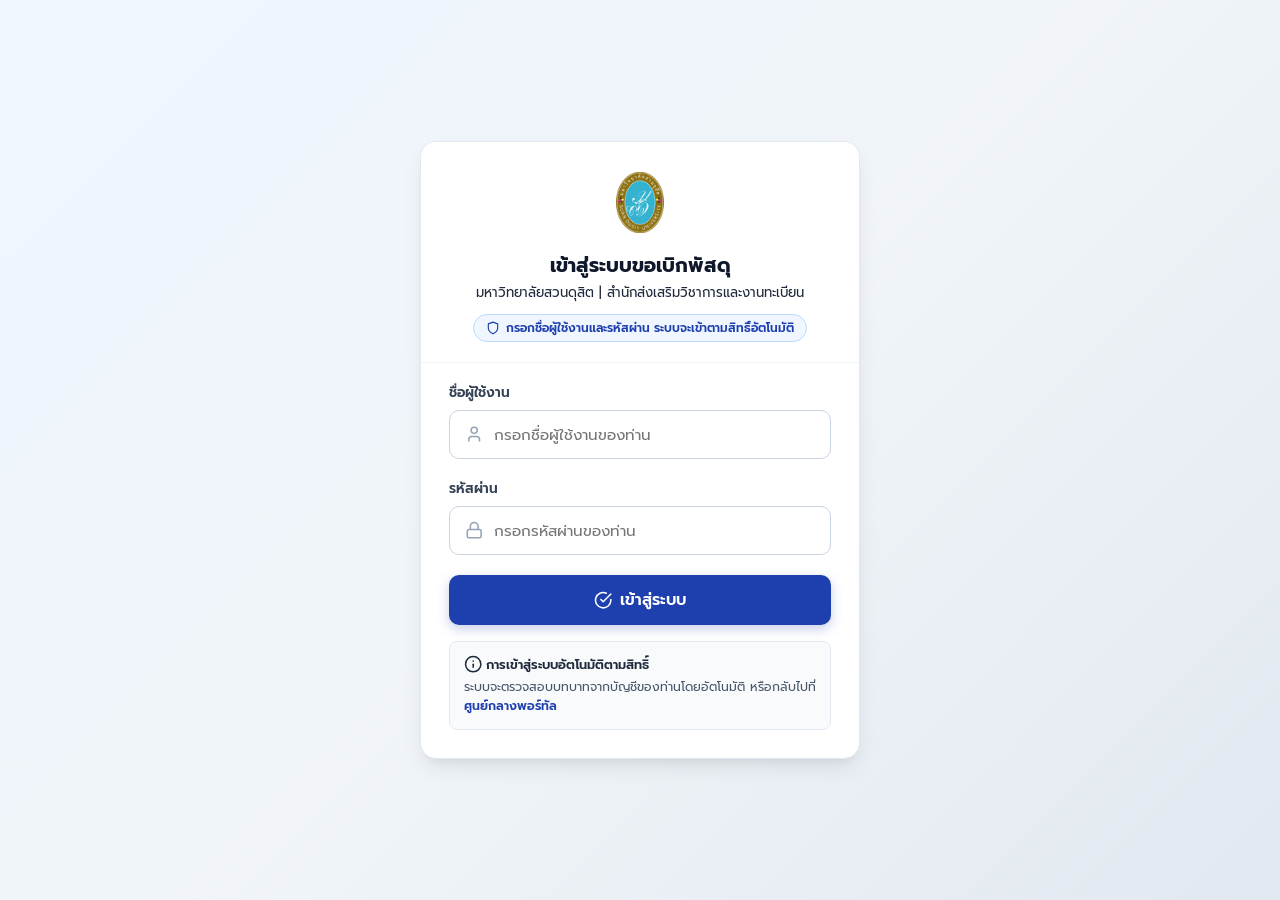
==== commit f6bcc51c: "feat(security,db,ui): enable login, harden auth/DB/Docker/CI, redesign portal, and add auto-role SSO" ====
--- a/index.html
+++ b/index.html
@@ -875,81 +875,46 @@
 </head>
 <body>
 
-  <!-- 1. UNIFIED ROLE LOGIN SCREEN (SHOWN WHEN NOT LOGGED IN) -->
+  <!-- 1. AUTO-ROLE LOGIN SCREEN (SHOWN WHEN NOT LOGGED IN) -->
   <div id="requesterLoginScreen" class="login-wrapper">
-    <div class="login-card" style="max-width: 480px;">
-      <div class="login-header" style="padding: 1.75rem 1.75rem 1.25rem 1.75rem;">
-        <img src="assets/logo_sdu.png" alt="มหาวิทยาลัยสวนดุสิต" style="height: 60px; margin-bottom: 0.6rem; object-fit: contain;">
-        <h2 id="loginRoleTitle" style="font-size: 1.2rem; font-weight: 700; color: var(--neutral-900); margin-bottom: 0.25rem;">เข้าสู่ระบบผู้ขอเบิกพัสดุ</h2>
+    <div class="login-card" style="max-width: 440px;">
+      <div class="login-header" style="padding: 1.85rem 1.75rem 1.25rem 1.75rem;">
+        <img src="assets/logo_sdu.png" alt="มหาวิทยาลัยสวนดุสิต" style="height: 62px; margin-bottom: 0.65rem; object-fit: contain;">
+        <h2 id="loginRoleTitle" style="font-size: 1.22rem; font-weight: 700; color: var(--neutral-900); margin-bottom: 0.25rem;">เข้าสู่ระบบขอเบิกพัสดุ</h2>
         <p style="font-size: 0.825rem; color: var(--neutral-500);">มหาวิทยาลัยสวนดุสิต | สำนักส่งเสริมวิชาการและงานทะเบียน</p>
         <div id="loginRoleBadge" style="margin-top: 0.65rem; display: inline-flex; align-items: center; gap: 6px; background: #eff6ff; color: #1e40af; border: 1px solid #bfdbfe; padding: 4px 12px; border-radius: 999px; font-size: 0.75rem; font-weight: 600;">
-          <svg class="svg-icon" style="width: 14px; height: 14px;" viewBox="0 0 24 24"><path d="M19 21v-2a4 4 0 0 0-4-4H9a4 4 0 0 0-4 4v2"/><circle cx="12" cy="7" r="4"/></svg>
-          <span>สำหรับบุคลากรและอาจารย์ สวท. (เลือกเบิกพัสดุและติดตามสถานะ)</span>
+          <svg class="svg-icon" style="width: 14px; height: 14px;" viewBox="0 0 24 24"><path d="M12 22s8-4 8-10V5l-8-3-8 3v7c0 6 8 10 8 10"/></svg>
+          <span>กรอกชื่อผู้ใช้งานและรหัสผ่าน ระบบจะเข้าตามสิทธิ์อัตโนมัติ</span>
         </div>
       </div>
       <div class="login-body" style="padding: 1.25rem 1.75rem 1.75rem 1.75rem;">
-        <div style="margin-bottom: 1.1rem;">
-          <label style="display: block; font-size: 0.8rem; font-weight: 600; color: var(--neutral-600); margin-bottom: 0.45rem;">เลือกบทบาทผู้ใช้งาน:</label>
-          <div style="display: grid; grid-template-columns: 1fr 1fr; gap: 0.5rem;" id="portalRoleTabs">
-            <button type="button" class="role-tab-btn active" data-role="REQUESTER" onclick="selectPortalLoginRole('REQUESTER')" style="padding: 0.55rem 0.65rem; border-radius: 8px; border: 2px solid #1e40af; background: #eff6ff; color: #1e40af; font-family: inherit; font-size: 0.8rem; font-weight: 600; cursor: pointer; display: flex; align-items: center; gap: 6px; text-align: left; transition: all 0.15s;">
-              <svg class="svg-icon" style="width: 16px; height: 16px; flex-shrink: 0;" viewBox="0 0 24 24"><path d="M19 21v-2a4 4 0 0 0-4-4H9a4 4 0 0 0-4 4v2"/><circle cx="12" cy="7" r="4"/></svg>
-              <div>
-                <div style="line-height: 1.2;">ผู้ขอเบิกพัสดุ</div>
-                <div style="font-size: 0.68rem; font-weight: 400; opacity: 0.85;">ส่งคำขอเบิก</div>
-              </div>
-            </button>
-            <button type="button" class="role-tab-btn" data-role="STAFF" onclick="selectPortalLoginRole('STAFF')" style="padding: 0.55rem 0.65rem; border-radius: 8px; border: 1px solid #cbd5e1; background: white; color: #334155; font-family: inherit; font-size: 0.8rem; font-weight: 600; cursor: pointer; display: flex; align-items: center; gap: 6px; text-align: left; transition: all 0.15s;">
-              <svg class="svg-icon" style="width: 16px; height: 16px; flex-shrink: 0;" viewBox="0 0 24 24"><rect width="8" height="4" x="8" y="2" rx="1" ry="1"/><path d="M16 4h2a2 2 0 0 1 2 2v14a2 2 0 0 1-2 2H6a2 2 0 0 1-2-2V6a2 2 0 0 1 2-2h2"/><path d="m9 14 2 2 4-4"/></svg>
-              <div>
-                <div style="line-height: 1.2;">เจ้าหน้าที่พัสดุ</div>
-                <div style="font-size: 0.68rem; font-weight: 400; opacity: 0.85;">ผู้คัดกรอง</div>
-              </div>
-            </button>
-            <button type="button" class="role-tab-btn" data-role="HEAD" onclick="selectPortalLoginRole('HEAD')" style="padding: 0.55rem 0.65rem; border-radius: 8px; border: 1px solid #cbd5e1; background: white; color: #334155; font-family: inherit; font-size: 0.8rem; font-weight: 600; cursor: pointer; display: flex; align-items: center; gap: 6px; text-align: left; transition: all 0.15s;">
-              <svg class="svg-icon" style="width: 16px; height: 16px; flex-shrink: 0;" viewBox="0 0 24 24"><path d="M12 22s8-4 8-10V5l-8-3-8 3v7c0 6 8 10 8 10"/></svg>
-              <div>
-                <div style="line-height: 1.2;">หัวหน้าหน่วยงาน</div>
-                <div style="font-size: 0.68rem; font-weight: 400; opacity: 0.85;">ผู้อนุมัติ</div>
-              </div>
-            </button>
-            <button type="button" class="role-tab-btn" data-role="ADMIN" onclick="selectPortalLoginRole('ADMIN')" style="padding: 0.55rem 0.65rem; border-radius: 8px; border: 1px solid #cbd5e1; background: white; color: #334155; font-family: inherit; font-size: 0.8rem; font-weight: 600; cursor: pointer; display: flex; align-items: center; gap: 6px; text-align: left; transition: all 0.15s;">
-              <svg class="svg-icon" style="width: 16px; height: 16px; flex-shrink: 0;" viewBox="0 0 24 24"><rect width="18" height="11" x="3" y="11" rx="2" ry="2"/><path d="M7 11V7a5 5 0 0 1 10 0v4"/></svg>
-              <div>
-                <div style="line-height: 1.2;">ผู้ดูแลระบบสูงสุด</div>
-                <div style="font-size: 0.68rem; font-weight: 400; opacity: 0.85;">ผู้ดูแลระบบ</div>
-              </div>
-            </button>
-          </div>
-          <input type="hidden" id="selectedLoginRole" value="REQUESTER">
-        </div>
-
         <form id="requesterLoginForm" onsubmit="handleRequesterLogin(event)">
           <div class="login-input-group">
             <label for="loginUsername" id="loginUsernameLabel">ชื่อผู้ใช้งาน</label>
             <div class="login-input-wrapper">
               <span class="input-icon"><svg class="svg-icon" viewBox="0 0 24 24"><path d="M19 21v-2a4 4 0 0 0-4-4H9a4 4 0 0 0-4 4v2"/><circle cx="12" cy="7" r="4"/></svg></span>
-              <input type="text" id="loginUsername" class="login-input" placeholder="กรอกชื่อผู้ใช้งานผู้ขอเบิก" required autocomplete="username">
+              <input type="text" id="loginUsername" class="login-input" placeholder="กรอกชื่อผู้ใช้งานของท่าน" required autocomplete="username">
             </div>
           </div>
           <div class="login-input-group">
             <label for="loginPassword">รหัสผ่าน</label>
             <div class="login-input-wrapper">
               <span class="input-icon"><svg class="svg-icon" viewBox="0 0 24 24"><rect width="18" height="11" x="3" y="11" rx="2" ry="2"/><path d="M7 11V7a5 5 0 0 1 10 0v4"/></svg></span>
-              <input type="password" id="loginPassword" class="login-input" placeholder="กรอกรหัสผ่านของคุณ" required autocomplete="current-password">
+              <input type="password" id="loginPassword" class="login-input" placeholder="กรอกรหัสผ่านของท่าน" required autocomplete="current-password">
             </div>
           </div>
           <button type="submit" class="btn-login" id="btnLoginSubmit">
             <svg class="svg-icon" viewBox="0 0 24 24"><path d="M22 11.08V12a10 10 0 1 1-5.93-9.14"/><polyline points="22 4 12 14.01 9 11.01"/></svg>
-            <span id="btnLoginSubmitText">เข้าสู่ระบบผู้ขอเบิกพัสดุ</span>
+            <span id="btnLoginSubmitText">เข้าสู่ระบบ</span>
           </button>
         </form>
 
         <div class="login-notice-box" style="margin-top: 1rem;">
           <div style="font-weight: 600; color: var(--neutral-800); margin-bottom: 4px; display: flex; align-items: center; gap: 4px;">
-            <svg class="svg-icon" viewBox="0 0 24 24"><circle cx="12" cy="12" r="10"/><line x1="12" x2="12" y1="16" y2="12"/><line x1="12" x2="12.01" y1="8" y2="8"/></svg> คำแนะนำการเข้าสู่ระบบตามบทบาท
+            <svg class="svg-icon" viewBox="0 0 24 24"><circle cx="12" cy="12" r="10"/><line x1="12" x2="12" y1="16" y2="12"/><line x1="12" x2="12.01" y1="8" y2="8"/></svg> การเข้าสู่ระบบอัตโนมัติตามสิทธิ์
           </div>
           <div id="loginNoticeRoleHint" style="font-size: 0.775rem; line-height: 1.5;">
-            เลือกบทบาทด้านบนเพื่อเข้าสู่ระบบตามสิทธิ์ของท่าน หรือกลับไปที่ <a href="portal.html" style="color: var(--primary); font-weight: 600; text-decoration: none;">ศูนย์กลางพอร์ทัล</a>
+            ระบบจะตรวจสอบบทบาทจากบัญชีของท่านโดยอัตโนมัติ หรือกลับไปที่ <a href="portal.html" style="color: var(--primary); font-weight: 600; text-decoration: none;">ศูนย์กลางพอร์ทัล</a>
           </div>
         </div>
       </div>
@@ -982,6 +947,11 @@
 
           <button class="btn btn-outline" id="btnSwitchTestRequester" onclick="switchTestRequester()" style="display: none; align-items: center; gap: 0.35rem; font-size: 0.78rem; padding: 0.4rem 0.7rem; border-color: #93c5fd; color: #1e40af; background: #eff6ff;">
             <svg class="svg-icon svg-icon-sm" viewBox="0 0 24 24"><path d="M16 21v-2a4 4 0 0 0-4-4H6a4 4 0 0 0-4 4v2"/><circle cx="9" cy="7" r="4"/><path d="M22 21v-2a4 4 0 0 0-3-3.87"/><path d="M16 3.13a4 4 0 0 1 0 7.75"/></svg> สลับผู้ขอเบิก (ทดสอบ)
+          </button>
+
+          <button class="btn btn-outline" id="btnSwitchToStaffPortal" onclick="switchToStaffPortal()" style="display: none; align-items: center; gap: 0.4rem; font-size: 0.8rem; padding: 0.45rem 0.85rem; border-color: #c4b5fd; color: #5b21b6; background: #f5f3ff; font-weight: 600;">
+            <svg class="svg-icon svg-icon-sm" viewBox="0 0 24 24"><path d="M12 22s8-4 8-10V5l-8-3-8 3v7c0 6 8 10 8 10"/></svg>
+            <span id="btnSwitchToStaffPortalText">หน้าอนุมัติ</span>
           </button>
 
           <button class="btn btn-outline" id="btnMyRequisitions" onclick="openMyRequisitionsModal()" style="display: inline-flex; align-items: center; gap: 0.5rem; font-weight: 600;">
@@ -1281,16 +1251,16 @@
   <!-- Footer -->
   <footer>
     <div>
-      © 2569 ระบบขอเบิกพัสดุและคลังดิจิทัล มหาวิทยาลัยสวนดุสิต v3.7.1 | ใช้งานเฉพาะภายในสถาบัน
+      © 2569 ระบบขอเบิกพัสดุและคลังดิจิทัล มหาวิทยาลัยสวนดุสิต v3.7.6 | ใช้งานเฉพาะภายในสถาบัน
     </div>
   </footer>
   </div>
 
   <!-- Scripts -->
   <script>
-    const APP_VERSION = '3.7.1';
+    const APP_VERSION = '3.7.6';
     const MYSQL_API_URL = '/api';
-    const AUTH_BYPASS = true;
+    const AUTH_BYPASS = false;
     const defaultDepts = [
   {
     "category": "สำนักส่งเสริมวิชาการและงานทะเบียน (สวท.)",
@@ -1328,7 +1298,7 @@
     "id": 1,
     "name": "นางสาววาสนา จันทร์จ่าย",
     "username": "wasana.c",
-    "password": "sdu1234",
+    "role": "HEAD",
     "position": "หัวหน้าสำนักงานผู้อำนวยการสำนักส่งเสริมวิชาการและงานทะเบียน",
     "dept": "สำนักงานผู้อำนวยการสำนักส่งเสริมวิชาการและงานทะเบียน",
     "phone": ""
@@ -1337,7 +1307,7 @@
     "id": 2,
     "name": "นางสาวจีรวรรณ บุญพิทักษ์",
     "username": "jeerawan.b",
-    "password": "sdu1234",
+    "role": "HEAD",
     "position": "หัวหน้าหน่วยงานศึกษาทั่วไปและการเรียนรู้ตลอดชีวิต",
     "dept": "หน่วยงานศึกษาทั่วไปและการเรียนรู้ตลอดชีวิต",
     "phone": ""
@@ -1346,7 +1316,7 @@
     "id": 3,
     "name": "นางสาวพัชราภรณ์ ขำแป้ง",
     "username": "patcharaporn.k",
-    "password": "sdu1234",
+    "role": "HEAD",
     "position": "หัวหน้ากลุ่มงานบริการวิชาการ",
     "dept": "กลุ่มงานบริการวิชาการ",
     "phone": ""
@@ -1355,7 +1325,7 @@
     "id": 4,
     "name": "นางสาวสินีนาฎ ลักษณะโยธิน",
     "username": "sineenart.l",
-    "password": "sdu1234",
+    "role": "HEAD",
     "position": "หัวหน้ากลุ่มงานทะเบียนนักศึกษา ฐานข้อมูลฯ",
     "dept": "กลุ่มงานทะเบียนนักศึกษา ฐานข้อมูลฯ",
     "phone": ""
@@ -1364,7 +1334,7 @@
     "id": 5,
     "name": "ผู้ขอเบิกทดสอบ",
     "username": "user",
-    "password": "sdu1234",
+    "role": "REQUESTER",
     "position": "เจ้าหน้าที่บริการการศึกษา",
     "dept": "สำนักงานผู้อำนวยการสำนักส่งเสริมวิชาการและงานทะเบียน",
     "phone": "089-123-4567"
@@ -1501,16 +1471,38 @@
       }
     }
 
+    const AUTH_TOKEN_KEY = 'sdu_requester_token_v1';
+
+    function getRequesterAuthHeaders() {
+      const token = localStorage.getItem(AUTH_TOKEN_KEY) || '';
+      const headers = {};
+      if (token) {
+        headers['Authorization'] = 'Bearer ' + token;
+        headers['X-Requester-Token'] = token;
+      }
+      return headers;
+    }
+
+    function isSafeSignatureDataUrl(sig) {
+      return typeof sig === 'string' && /^data:image\/(png|jpeg|jpg|webp);base64,[A-Za-z0-9+/=\s]+$/i.test(sig.trim());
+    }
+
     async function syncFromMySQLAPI() {
       if (!MYSQL_API_URL || !navigator.onLine) return;
+      const isLoggedIn = Boolean(localStorage.getItem('sdu_requester_auth_v1')) || AUTH_BYPASS;
+      const authHeaders = getRequesterAuthHeaders();
       try {
-        const [itemsRes, reqsRes, usersRes, deptsRes, quotasRes] = await Promise.all([
-          fetch(`${MYSQL_API_URL}?action=getItems`).then(r => r.json()).catch(() => null),
-          fetch(`${MYSQL_API_URL}?action=getRequisitions`).then(r => r.json()).catch(() => null),
-          fetch(`${MYSQL_API_URL}?action=getUsers`).then(r => r.json()).catch(() => null),
-          fetch(`${MYSQL_API_URL}?action=getDepartments`).then(r => r.json()).catch(() => null),
-          fetch(`${MYSQL_API_URL}?action=getQuotas`).then(r => r.json()).catch(() => null)
-        ]);
+        const publicPromises = [
+          fetch(`${MYSQL_API_URL}?action=getItems`).then(r => r.ok ? r.json() : null).catch(() => null),
+          fetch(`${MYSQL_API_URL}?action=getDepartments`).then(r => r.ok ? r.json() : null).catch(() => null),
+        ];
+        const authPromises = isLoggedIn ? [
+          fetch(`${MYSQL_API_URL}?action=getRequisitions`, { headers: authHeaders }).then(r => r.ok ? r.json() : null).catch(() => null),
+          fetch(`${MYSQL_API_URL}?action=getUsers`, { headers: authHeaders }).then(r => r.ok ? r.json() : null).catch(() => null),
+          fetch(`${MYSQL_API_URL}?action=getQuotas`, { headers: authHeaders }).then(r => r.ok ? r.json() : null).catch(() => null),
+        ] : [Promise.resolve(null), Promise.resolve(null), Promise.resolve(null)];
+
+        const [itemsRes, deptsRes, reqsRes, usersRes, quotasRes] = await Promise.all([...publicPromises, ...authPromises]);
         if (quotasRes && quotasRes.status === 'success' && Array.isArray(quotasRes.data)) {
           saveQuotasDB(quotasRes.data);
           if (typeof renderCatalog === 'function') renderCatalog();
@@ -1547,14 +1539,35 @@
     async function postToMySQLAPI(action, payload) {
       if (!MYSQL_API_URL || !navigator.onLine) return null;
       try {
+        const token = localStorage.getItem(AUTH_TOKEN_KEY) || '';
+        const headers = { 'Content-Type': 'application/json;charset=utf-8' };
+        if (token) {
+          headers['Authorization'] = 'Bearer ' + token;
+          headers['X-Requester-Token'] = token;
+        }
         const res = await fetch(MYSQL_API_URL, {
           method: 'POST',
-          headers: { 'Content-Type': 'text/plain;charset=utf-8' },
-          body: JSON.stringify({ action, payload })
+          headers,
+          body: JSON.stringify({ action, payload, requester_token: token })
         });
+        if (res.status === 401 && action !== 'loginRequester' && action !== 'loginStaff') {
+          localStorage.removeItem(AUTH_SESSION_KEY);
+          localStorage.removeItem(AUTH_TOKEN_KEY);
+          if (typeof checkRequesterAuth === 'function') checkRequesterAuth();
+          if (typeof Swal !== 'undefined') {
+            Swal.fire({
+              icon: 'warning',
+              title: 'เซสชันหมดอายุ',
+              text: 'กรุณาเข้าสู่ระบบผู้ขอเบิกพัสดุใหม่อีกครั้ง',
+              confirmButtonColor: '#1e40af',
+              confirmButtonText: 'ตกลง'
+            });
+          }
+          return { status: 'error', code: 'UNAUTHORIZED', message: 'เซสชันหมดอายุ กรุณาเข้าสู่ระบบใหม่อีกครั้ง' };
+        }
         return await res.json();
       } catch (err) {
-        console.warn('MySQL API unreachable, saved to localStorage fallback:', err);
+        console.warn('API unreachable, saved to localStorage fallback:', err);
         return null;
       }
     }
@@ -1696,7 +1709,7 @@
       );
 
       if (matched.length === 0) {
-        dropdown.innerHTML = `<div class="combobox-no-results">ไม่พบรายชื่อในระบบ (สามารถพิมพ์ชื่อ "${filterText}" เพื่อขอเบิกได้ทันที)</div>`;
+        dropdown.innerHTML = `<div class="combobox-no-results">ไม่พบรายชื่อในระบบ (สามารถพิมพ์ชื่อ "${escapeHtml(filterText)}" เพื่อขอเบิกได้ทันที)</div>`;
         return;
       }
 
@@ -2340,6 +2353,8 @@
             });
             return;
           }
+          const finalDocNo = (apiRes && apiRes.docNo) ? apiRes.docNo : newDocNo;
+          newReq.id = finalDocNo;
 
           // Save to shared localStorage DB
           const reqs = getReqsDB();
@@ -2360,7 +2375,7 @@
               <div style="margin: 0.75rem 0;">
                 <p style="color: #64748b; font-size: 0.9rem; margin-bottom: 0.5rem;">เลขที่เอกสารคำขอเบิกของคุณ:</p>
                 <div style="font-size: 1.6rem; font-weight: 700; color: #1e40af; background: #eff6ff; padding: 0.75rem 1rem; border-radius: 8px; border: 1px dashed #bfdbfe; letter-spacing: 1px;">
-                  ${newDocNo}
+                  ${finalDocNo}
                 </div>
                 <p style="font-size: 0.85rem; color: #475569; margin-top: 0.85rem; line-height: 1.6;">
                   คำขอของท่านเข้าสู่สถานะ <b>"รออนุมัติ"</b> และถูกส่งต่อไปยังเจ้าหน้าที่แผนกพัสดุเรียบร้อยแล้ว<br>
@@ -2700,8 +2715,8 @@
       const sigBox = document.getElementById('pdfSigOfficerBox');
       const recDateEl = document.getElementById('pdfSigReceiveDate');
       const payDate = req.completed_date || req.completedDate || (req.status === 'COMPLETED' ? req.date : '');
-      if (req.signature && req.signature.startsWith('data:image')) {
-        sigBox.innerHTML = `<img src="${req.signature}" class="sig-img-preview" alt="ลายเซ็นดิจิทัลผู้รับพัสดุ">`;
+      if (isSafeSignatureDataUrl(req.signature)) {
+        sigBox.innerHTML = `<img src="${escapeHtml(req.signature.trim())}" class="sig-img-preview" alt="ลายเซ็นดิจิทัลผู้รับพัสดุ">`;
       } else if (req.status === 'COMPLETED') {
         sigBox.innerHTML = `<div style="font-size: 0.75rem; color: #059669; font-weight: 700; margin-bottom: 6px;">[ รับมอบพัสดุแล้ว ]</div>`;
       } else {
@@ -3002,6 +3017,33 @@
       if (navDept) navDept.innerText = user.dept ? '(' + user.dept + ')' : '';
       if (barLabel) barLabel.innerText = user.name + ' (' + (user.dept || 'สวท.') + ')';
 
+      const staffSwitchBtn = document.getElementById('btnSwitchToStaffPortal');
+      const staffSwitchText = document.getElementById('btnSwitchToStaffPortalText');
+      if (staffSwitchBtn) {
+        const uRole = String(user.role || sessionStorage.getItem('staff_role') || '').toUpperCase();
+        if (['HEAD', 'STAFF', 'ADMIN'].includes(uRole)) {
+          staffSwitchBtn.style.display = 'inline-flex';
+          if (uRole === 'HEAD') {
+            staffSwitchBtn.style.background = '#f5f3ff';
+            staffSwitchBtn.style.color = '#5b21b6';
+            staffSwitchBtn.style.borderColor = '#c4b5fd';
+            if (staffSwitchText) staffSwitchText.innerText = 'หน้าอนุมัติคำขอ (หัวหน้า)';
+          } else if (uRole === 'STAFF') {
+            staffSwitchBtn.style.background = '#ecfdf5';
+            staffSwitchBtn.style.color = '#047857';
+            staffSwitchBtn.style.borderColor = '#a7f3d0';
+            if (staffSwitchText) staffSwitchText.innerText = 'หน้าจัดการคลังพัสดุ';
+          } else {
+            staffSwitchBtn.style.background = '#f1f5f9';
+            staffSwitchBtn.style.color = '#0f172a';
+            staffSwitchBtn.style.borderColor = '#cbd5e1';
+            if (staffSwitchText) staffSwitchText.innerText = 'หน้าผู้ดูแลระบบคลัง';
+          }
+        } else {
+          staffSwitchBtn.style.display = 'none';
+        }
+      }
+
       const nameInput = document.getElementById('requesterName');
       if (nameInput) {
         nameInput.value = user.name || '';
@@ -3020,93 +3062,27 @@
       updateMyReqsBadge();
     }
 
-    function selectPortalLoginRole(role) {
-      const r = String(role || 'REQUESTER').toUpperCase();
-      const hiddenEl = document.getElementById('selectedLoginRole');
-      if (hiddenEl) hiddenEl.value = r;
-
-      const titleEl = document.getElementById('loginRoleTitle');
-      const badgeEl = document.getElementById('loginRoleBadge');
-      const unameEl = document.getElementById('loginUsername');
-      const btnEl = document.getElementById('btnLoginSubmit');
-      const btnTextEl = document.getElementById('btnLoginSubmitText');
-
-      const roleConfigs = {
-        REQUESTER: {
-          title: 'เข้าสู่ระบบผู้ขอเบิกพัสดุ',
-          badgeText: 'สำหรับบุคลากรและอาจารย์ สวท. (เลือกเบิกพัสดุและติดตามสถานะ)',
-          badgeBg: '#eff6ff',
-          badgeColor: '#1e40af',
-          badgeBorder: '#bfdbfe',
-          placeholder: 'กรอกชื่อผู้ใช้งานผู้ขอเบิก',
-          btnText: 'เข้าสู่ระบบผู้ขอเบิกพัสดุ',
-          btnBg: '#1e40af'
-        },
-        STAFF: {
-          title: 'เข้าสู่ระบบเจ้าหน้าที่พัสดุ',
-          badgeText: 'สำหรับเจ้าหน้าที่พัสดุ (คัดกรองคำขอ, รับของเข้าคลัง และจ่ายพัสดุ)',
-          badgeBg: '#ecfdf5',
-          badgeColor: '#047857',
-          badgeBorder: '#a7f3d0',
-          placeholder: 'กรอกชื่อผู้ใช้งานเจ้าหน้าที่พัสดุ',
-          btnText: 'เข้าสู่ระบบเจ้าหน้าที่พัสดุ',
-          btnBg: '#059669'
-        },
-        HEAD: {
-          title: 'เข้าสู่ระบบหัวหน้าหน่วยงาน',
-          badgeText: 'สำหรับหัวหน้าหน่วยงาน (อนุมัติคำขอขั้นสุดท้าย Approve และดูรายงาน)',
-          badgeBg: '#f5f3ff',
-          badgeColor: '#6d28d9',
-          badgeBorder: '#ddd6fe',
-          placeholder: 'กรอกชื่อผู้ใช้งานหัวหน้าหน่วยงาน',
-          btnText: 'เข้าสู่ระบบหัวหน้าผู้อนุมัติ',
-          btnBg: '#4f46e5'
-        },
-        ADMIN: {
-          title: 'เข้าสู่ระบบผู้ดูแลระบบสูงสุด',
-          badgeText: 'สำหรับผู้ดูแลระบบ (บริหารจัดการคลัง บุคลากร กลุ่มงาน และทุกสิทธิ์)',
-          badgeBg: '#f1f5f9',
-          badgeColor: '#0f172a',
-          badgeBorder: '#cbd5e1',
-          placeholder: 'กรอกชื่อผู้ใช้งานผู้ดูแลระบบ',
-          btnText: 'เข้าสู่ระบบผู้ดูแลระบบสูงสุด',
-          btnBg: '#0f172a'
-        }
-      };
-
-      const cfg = roleConfigs[r] || roleConfigs.REQUESTER;
-      if (titleEl) titleEl.innerText = cfg.title;
-      if (badgeEl) {
-        badgeEl.style.background = cfg.badgeBg;
-        badgeEl.style.color = cfg.badgeColor;
-        badgeEl.style.borderColor = cfg.badgeBorder;
-        badgeEl.innerHTML = `<svg class="svg-icon" style="width: 14px; height: 14px;" viewBox="0 0 24 24"><path d="M12 22s8-4 8-10V5l-8-3-8 3v7c0 6 8 10 8 10"/></svg><span>${cfg.badgeText}</span>`;
-      }
-      if (unameEl) unameEl.placeholder = cfg.placeholder;
-      if (btnEl) btnEl.style.background = cfg.btnBg;
-      if (btnTextEl) btnTextEl.innerText = cfg.btnText;
-
-      document.querySelectorAll('#portalRoleTabs .role-tab-btn').forEach(btn => {
-        const bRole = btn.getAttribute('data-role');
-        if (bRole === r) {
-          btn.classList.add('active');
-          btn.style.border = `2px solid ${cfg.btnBg}`;
-          btn.style.background = cfg.badgeBg;
-          btn.style.color = cfg.badgeColor;
-        } else {
-          btn.classList.remove('active');
-          btn.style.border = '1px solid #cbd5e1';
-          btn.style.background = 'white';
-          btn.style.color = '#334155';
-        }
-      });
-    }
+    function switchToStaffPortal() {
+      const user = getLoggedInRequester();
+      const role = String((user && user.role) || sessionStorage.getItem('staff_role') || '').toUpperCase();
+      if (!['HEAD', 'STAFF', 'ADMIN'].includes(role)) {
+        window.location.href = 'staff.html';
+        return;
+      }
+      sessionStorage.setItem('staff_auth', 'true');
+      sessionStorage.setItem('staff_username', (user && user.username) || sessionStorage.getItem('staff_username') || '');
+      sessionStorage.setItem('staff_name', (user && user.name) || sessionStorage.getItem('staff_name') || '');
+      sessionStorage.setItem('staff_role', role);
+      sessionStorage.setItem('staff_active_role', role);
+      window.location.href = 'staff.html';
+    }
+
+    const BUILTIN_STAFF_USERNAMES = ['admin_staff', 'admin', 'staff', 'warehouse_staff', 'screener', 'officer', 'head', 'head_approver', 'approver', 'director'];
 
     async function handleRequesterLogin(e) {
       if (e && e.preventDefault) e.preventDefault();
       const unameEl = document.getElementById('loginUsername');
       const passEl = document.getElementById('loginPassword');
-      const selectedRole = (document.getElementById('selectedLoginRole')?.value || 'REQUESTER').toUpperCase();
       const username = (unameEl ? unameEl.value : '').trim();
       const password = (passEl ? passEl.value : '').trim();
 
@@ -3121,79 +3097,61 @@
         return;
       }
 
-      // If user selected STAFF, HEAD, or ADMIN on the login screen -> authenticate via loginStaff and redirect to staff.html
-      if (['STAFF', 'HEAD', 'ADMIN'].includes(selectedRole)) {
-        let staffRes = await postToMySQLAPI('loginStaff', { username, password, requested_role: selectedRole });
-        if (!staffRes) {
-          const uLow = username.toLowerCase();
+      const uLow = username.toLowerCase();
+
+      // Auto-route dedicated staff/head/admin accounts directly to staff.html with their detected role
+      if (BUILTIN_STAFF_USERNAMES.includes(uLow)) {
+        let staffRes = await postToMySQLAPI('loginStaff', { username, password });
+        if (staffRes === null) {
           let resolved = null;
           let dispName = username;
           if (['admin_staff', 'admin'].includes(uLow) && password === 'sdu1234') {
             resolved = 'ADMIN';
             dispName = 'ผู้ดูแลระบบคลังพัสดุ';
-          } else if (['staff', 'warehouse_staff', 'screener'].includes(uLow) && password === 'sdu1234') {
+          } else if (['staff', 'warehouse_staff', 'screener', 'officer'].includes(uLow) && password === 'sdu1234') {
             resolved = 'STAFF';
-            dispName = 'เจ้าหน้าที่พัสดุ สวท. (ผู้คัดกรอง)';
-          } else if (['head', 'head_approver', 'approver', 'director', 'wasana.c', 'jeerawan.b', 'patcharaporn.k', 'sineenart.l'].includes(uLow) && password === 'sdu1234') {
+            dispName = 'เจ้าหน้าที่พัสดุ สวท.';
+          } else if (['head', 'head_approver', 'approver', 'director'].includes(uLow) && password === 'sdu1234') {
             resolved = 'HEAD';
-            dispName = 'หัวหน้าหน่วยงาน สวท. (ผู้อนุมัติ)';
-          } else {
-            const localUsers = getUsersDB();
-            const foundUser = localUsers.find(u => (u.username && u.username.toLowerCase() === uLow) || (u.name && u.name.toLowerCase() === uLow));
-            const validPass = foundUser ? (foundUser.password || 'sdu1234') : '';
-            if (foundUser && (password === validPass || password === 'sdu1234')) {
-              const uRole = String(foundUser.role || 'REQUESTER').toUpperCase();
-              if (['ADMIN', 'HEAD', 'STAFF'].includes(uRole)) {
-                resolved = uRole;
-                dispName = foundUser.name || username;
-              } else {
-                staffRes = { status: 'error', message: `บัญชี '${username}' มีสิทธิ์เป็น REQUESTER กรุณาเลือกแท็บ 'ผู้ขอเบิกพัสดุ' เพื่อเข้าสู่ระบบ` };
-              }
-            }
+            dispName = 'หัวหน้าหน่วยงาน สวท.';
           }
-          if (!staffRes && resolved) {
-            if (resolved !== 'ADMIN' && resolved !== selectedRole) {
-              staffRes = { status: 'error', message: `บัญชี '${username}' มีสิทธิ์เป็น ${resolved} กรุณาเลือกแท็บบทบาทให้ตรงกับสิทธิ์ของท่าน` };
-            } else {
-              staffRes = { status: 'success', token: `${username}.${Math.floor(Date.now()/1000)}.offline`, username, name: dispName, role: resolved, active_role: selectedRole };
-            }
-          } else if (!staffRes) {
-            staffRes = { status: 'error', message: 'ชื่อผู้ใช้งานหรือรหัสผ่านไม่ถูกต้องสำหรับบทบาทที่เลือก' };
-          }
+          staffRes = resolved
+            ? { status: 'success', token: `${username}.${Math.floor(Date.now()/1000)}.offline`, username, name: dispName, role: resolved, active_role: resolved }
+            : { status: 'error', message: 'ชื่อผู้ใช้งานหรือรหัสผ่านไม่ถูกต้อง' };
         }
         if (staffRes && staffRes.status === 'success') {
-          const finalRole = (staffRes.role || selectedRole).toUpperCase();
-          const activeRole = (staffRes.active_role || selectedRole).toUpperCase();
+          const finalRole = (staffRes.role || 'STAFF').toUpperCase();
+          const activeRole = (staffRes.active_role || finalRole).toUpperCase();
           sessionStorage.setItem('staff_auth', 'true');
           sessionStorage.setItem('staff_token', staffRes.token || '');
           sessionStorage.setItem('staff_username', staffRes.username || username);
           sessionStorage.setItem('staff_name', staffRes.name || username);
           sessionStorage.setItem('staff_role', finalRole);
           sessionStorage.setItem('staff_active_role', activeRole);
+          if (staffRes.requester_token) sessionStorage.setItem('staff_requester_token', staffRes.requester_token);
+          if (staffRes.requester_user) sessionStorage.setItem('staff_requester_profile', JSON.stringify(staffRes.requester_user));
           window.location.href = 'staff.html';
           return;
-        } else {
-          Swal.fire({
-            icon: 'error',
-            title: 'เข้าสู่ระบบไม่สำเร็จ',
-            text: (staffRes && staffRes.message) || 'ชื่อผู้ใช้งานหรือรหัสผ่านไม่ถูกต้องสำหรับบทบาทที่เลือก',
-            confirmButtonColor: '#1e40af',
-            confirmButtonText: 'ลองใหม่อีกครั้ง'
-          });
-          return;
-        }
-      }
-
-      // 1. Try MySQL/Postgres REST API for REQUESTER
+        }
+        Swal.fire({
+          icon: 'error',
+          title: 'เข้าสู่ระบบไม่สำเร็จ',
+          text: (staffRes && staffRes.message) || 'ชื่อผู้ใช้งานหรือรหัสผ่านไม่ถูกต้อง',
+          confirmButtonColor: '#1e40af',
+          confirmButtonText: 'ลองใหม่อีกครั้ง'
+        });
+        return;
+      }
+
+      // 1. Try PostgreSQL/MySQL REST API for personnel / requester login
       let loginResult = await postToMySQLAPI('loginRequester', { username, password });
 
-      // 2. Fallback to localStorage users DB
-      if (!loginResult || loginResult.status !== 'success') {
+      // 2. Fallback to localStorage users DB ONLY when API server is unreachable (offline)
+      if (loginResult === null) {
         const users = getUsersDB();
-        const cleanUname = username.toLowerCase();
         const found = users.find(u =>
-          (u.username && u.username.toLowerCase() === cleanUname) ||
-          (u.name && u.name.toLowerCase() === cleanUname)
+          (u.username && u.username.toLowerCase() === uLow) ||
+          (u.name && u.name.toLowerCase() === uLow)
         );
         if (found) {
           const validPass = found.password || 'password123';
@@ -3214,16 +3172,38 @@
       }
 
       if (loginResult && loginResult.status === 'success') {
-        localStorage.setItem(AUTH_SESSION_KEY, JSON.stringify(loginResult.user));
+        const userObj = loginResult.user || {};
+        localStorage.setItem(AUTH_SESSION_KEY, JSON.stringify(userObj));
+        if (loginResult.token) {
+          localStorage.setItem(AUTH_TOKEN_KEY, loginResult.token);
+        } else {
+          localStorage.removeItem(AUTH_TOKEN_KEY);
+        }
+        const resolvedStaffRole = String(loginResult.staff_role || userObj.role || '').toUpperCase();
+        if (['HEAD', 'STAFF', 'ADMIN'].includes(resolvedStaffRole)) {
+          if (loginResult.staff_token) sessionStorage.setItem('staff_token', loginResult.staff_token);
+          sessionStorage.setItem('staff_role', resolvedStaffRole);
+          sessionStorage.setItem('staff_active_role', resolvedStaffRole);
+          sessionStorage.setItem('staff_username', userObj.username || username);
+          sessionStorage.setItem('staff_name', userObj.name || username);
+          sessionStorage.setItem('staff_requester_profile', JSON.stringify(userObj));
+          if (loginResult.token) sessionStorage.setItem('staff_requester_token', loginResult.token);
+        } else {
+          sessionStorage.removeItem('staff_auth');
+          sessionStorage.removeItem('staff_token');
+          sessionStorage.removeItem('staff_role');
+          sessionStorage.removeItem('staff_active_role');
+        }
         Swal.fire({
           icon: 'success',
           title: 'เข้าสู่ระบบสำเร็จ',
-          text: 'ยินดีต้อนรับ ' + loginResult.user.name,
+          text: 'ยินดีต้อนรับ ' + userObj.name,
           timer: 1500,
           showConfirmButton: false
         });
         checkRequesterAuth();
         renderCatalog();
+        syncFromMySQLAPI();
       } else {
         Swal.fire({
           icon: 'error',
@@ -3248,6 +3228,15 @@
       }).then((res) => {
         if (res.isConfirmed) {
           localStorage.removeItem(AUTH_SESSION_KEY);
+          localStorage.removeItem(AUTH_TOKEN_KEY);
+          sessionStorage.removeItem('staff_auth');
+          sessionStorage.removeItem('staff_token');
+          sessionStorage.removeItem('staff_username');
+          sessionStorage.removeItem('staff_name');
+          sessionStorage.removeItem('staff_role');
+          sessionStorage.removeItem('staff_active_role');
+          sessionStorage.removeItem('staff_requester_token');
+          sessionStorage.removeItem('staff_requester_profile');
           if (AUTH_BYPASS) {
             checkRequesterAuth(true);
           } else {
@@ -3266,19 +3255,17 @@
       try {
         const params = new URLSearchParams(window.location.search);
         const roleParam = (params.get('role') || '').toUpperCase();
-        if (['REQUESTER', 'STAFF', 'HEAD', 'ADMIN'].includes(roleParam)) {
-          if (roleParam !== 'REQUESTER') {
-            localStorage.removeItem(AUTH_SESSION_KEY);
-          }
-          selectPortalLoginRole(roleParam);
+        if (['STAFF', 'HEAD', 'ADMIN'].includes(roleParam)) {
+          window.location.href = `staff.html?role=${encodeURIComponent(roleParam)}`;
+          return;
         }
       } catch (e) {}
       const isAuth = checkRequesterAuth();
       if (isAuth) {
         renderCatalog();
         updateMyReqsBadge();
-      }
-      syncFromMySQLAPI();
+        syncFromMySQLAPI();
+      }
     });
 
 
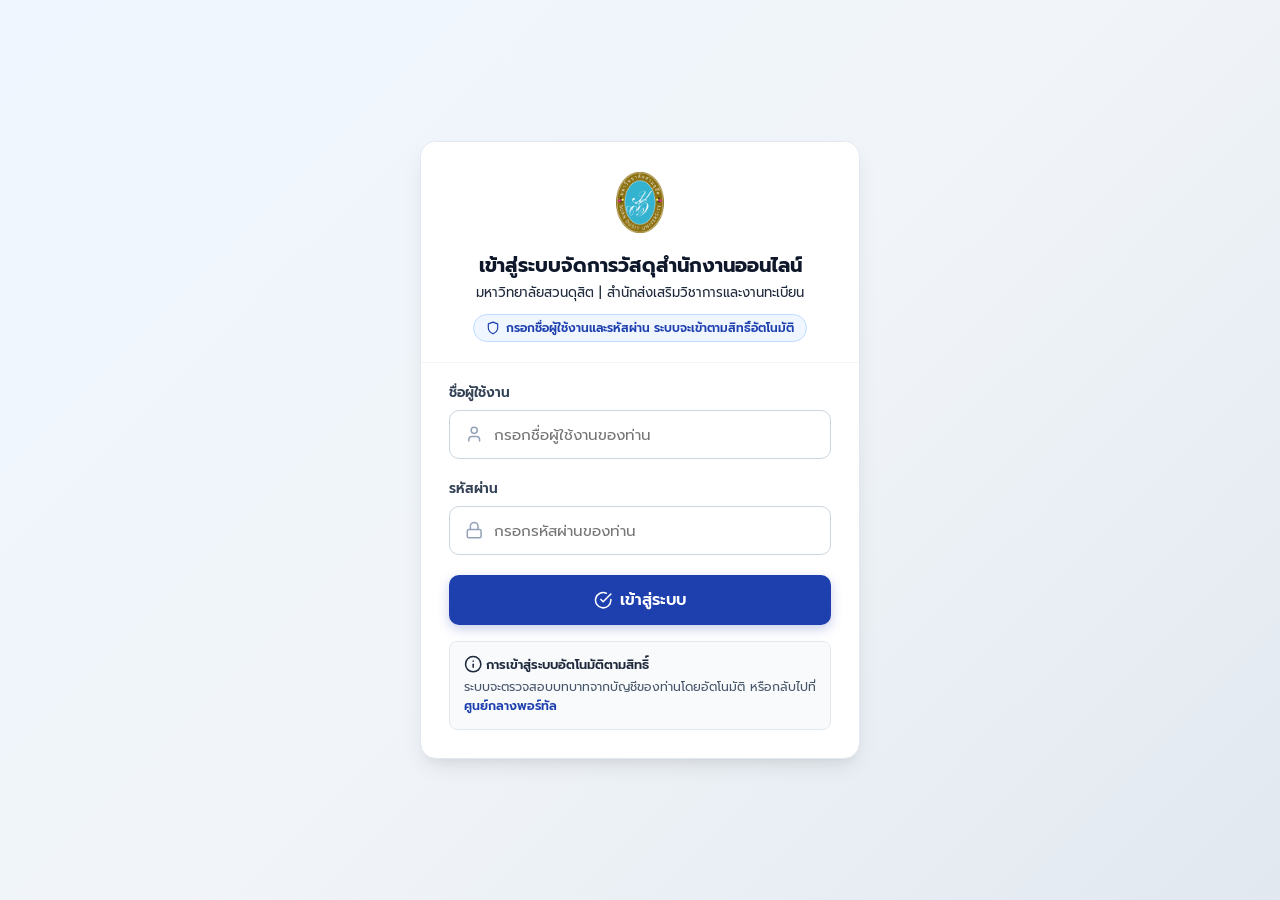
==== commit c28a3996: "เปลี่ยนชื่อระบบ" ====
--- a/index.html
+++ b/index.html
@@ -3,13 +3,13 @@
 <head>
   <meta charset="UTF-8">
   <meta name="viewport" content="width=device-width, initial-scale=1.0">
-  <title>ระบบขอเบิกพัสดุออนไลน์ | มหาวิทยาลัยสวนดุสิต</title>
+  <title>ระบบจัดการวัสดุสำนักงานออนไลน์ | มหาวิทยาลัยสวนดุสิต</title>
   
   <!-- PWA & Mobile Icons -->
   <meta name="theme-color" content="#1e40af">
   <meta name="apple-mobile-web-app-capable" content="yes">
   <meta name="apple-mobile-web-app-status-bar-style" content="default">
-  <meta name="apple-mobile-web-app-title" content="คลังพัสดุ มสด.">
+  <meta name="apple-mobile-web-app-title" content="ระบบจัดการวัสดุสำนักงานออนไลน์">
   <!-- University Brand Logo Tab Favicon -->
   <link rel="icon" type="image/png" href="assets/logo_sdu.png">
   <link rel="shortcut icon" type="image/x-icon" href="favicon.ico">
@@ -880,7 +880,7 @@
     <div class="login-card" style="max-width: 440px;">
       <div class="login-header" style="padding: 1.85rem 1.75rem 1.25rem 1.75rem;">
         <img src="assets/logo_sdu.png" alt="มหาวิทยาลัยสวนดุสิต" style="height: 62px; margin-bottom: 0.65rem; object-fit: contain;">
-        <h2 id="loginRoleTitle" style="font-size: 1.22rem; font-weight: 700; color: var(--neutral-900); margin-bottom: 0.25rem;">เข้าสู่ระบบขอเบิกพัสดุ</h2>
+        <h2 id="loginRoleTitle" style="font-size: 1.22rem; font-weight: 700; color: var(--neutral-900); margin-bottom: 0.25rem;">เข้าสู่ระบบจัดการวัสดุสำนักงานออนไลน์</h2>
         <p style="font-size: 0.825rem; color: var(--neutral-500);">มหาวิทยาลัยสวนดุสิต | สำนักส่งเสริมวิชาการและงานทะเบียน</p>
         <div id="loginRoleBadge" style="margin-top: 0.65rem; display: inline-flex; align-items: center; gap: 6px; background: #eff6ff; color: #1e40af; border: 1px solid #bfdbfe; padding: 4px 12px; border-radius: 999px; font-size: 0.75rem; font-weight: 600;">
           <svg class="svg-icon" style="width: 14px; height: 14px;" viewBox="0 0 24 24"><path d="M12 22s8-4 8-10V5l-8-3-8 3v7c0 6 8 10 8 10"/></svg>
@@ -929,7 +929,7 @@
         <div class="brand">
           <img src="assets/logo_sdu.png" alt="มหาวิทยาลัยสวนดุสิต" class="brand-logo-img">
           <div class="brand-text">
-            <h1>ระบบขอเบิกพัสดุออนไลน์</h1>
+            <h1>ระบบจัดการวัสดุสำนักงานออนไลน์</h1>
             <p>มหาวิทยาลัยสวนดุสิต (สำหรับอาจารย์และเจ้าหน้าที่หน่วยงาน)</p>
           </div>
         </div>
@@ -1112,11 +1112,8 @@
           </div>
           <div style="display: flex; align-items: center; gap: 6px;">
             <label style="font-size: 0.825rem; font-weight: 600; color: var(--neutral-600); white-space: nowrap;">เดือน:</label>
-            <select id="myReqsMonthSelect" class="form-control" style="width: auto; min-width: 160px;" onchange="handleMyReqsSearch()">
+            <select id="myReqsMonthSelect" class="form-control" style="width: auto; min-width: 175px;" onchange="handleMyReqsSearch()">
               <option value="ALL">ทุกเดือนย้อนหลัง</option>
-              <option value="2026-11" selected>พฤศจิกายน 2569</option>
-              <option value="2026-10">ตุลาคม 2569</option>
-              <option value="2026-09">กันยายน 2569</option>
             </select>
           </div>
         </div>
@@ -1138,7 +1135,7 @@
 
       <div class="modal-footer" style="justify-content: space-between; align-items: center;">
         <span style="font-size: 0.8rem; color: var(--neutral-400); display: flex; align-items: center; gap: 4px;">
-          <svg class="svg-icon" viewBox="0 0 24 24"><circle cx="12" cy="12" r="10"/><line x1="12" x2="12" y1="16" y2="12"/><line x1="12" x2="12.01" y1="8" y2="8"/></svg> ข้อมูลอัปเดตแบบเรียลไทม์ ซิงค์กับระบบคลังพัสดุ
+          <svg class="svg-icon" viewBox="0 0 24 24"><circle cx="12" cy="12" r="10"/><line x1="12" x2="12" y1="16" y2="12"/><line x1="12" x2="12.01" y1="8" y2="8"/></svg> ข้อมูลอัปเดตแบบเรียลไทม์ ซิงค์กับระบบจัดการวัสดุสำนักงานออนไลน์
         </span>
         <button class="btn btn-outline" onclick="closeMyRequisitionsModal()">ปิดหน้าต่าง</button>
       </div>
@@ -1251,14 +1248,14 @@
   <!-- Footer -->
   <footer>
     <div>
-      © 2569 ระบบขอเบิกพัสดุและคลังดิจิทัล มหาวิทยาลัยสวนดุสิต v3.7.6 | ใช้งานเฉพาะภายในสถาบัน
+      © 2569 ระบบจัดการวัสดุสำนักงานออนไลน์ มหาวิทยาลัยสวนดุสิต v3.8.4 | ใช้งานเฉพาะภายในสถาบัน
     </div>
   </footer>
   </div>
 
   <!-- Scripts -->
   <script>
-    const APP_VERSION = '3.7.6';
+    const APP_VERSION = '3.8.4';
     const MYSQL_API_URL = '/api';
     const AUTH_BYPASS = false;
     const defaultDepts = [
@@ -1289,6 +1286,11 @@
         "label": "หน่วยงานศึกษาทั่วไปและการเรียนรู้ตลอดชีวิต",
         "value": "หน่วยงานศึกษาทั่วไปและการเรียนรู้ตลอดชีวิต",
         "sub": false
+      },
+      {
+        "label": "กลุ่มงานเคาน์เตอร์บริการ",
+        "value": "กลุ่มงานเคาน์เตอร์บริการ",
+        "sub": false
       }
     ]
   }
@@ -1296,48 +1298,138 @@
     const defaultUsers = [
   {
     "id": 1,
-    "name": "นางสาววาสนา จันทร์จ่าย",
-    "username": "wasana.c",
-    "role": "HEAD",
-    "position": "หัวหน้าสำนักงานผู้อำนวยการสำนักส่งเสริมวิชาการและงานทะเบียน",
-    "dept": "สำนักงานผู้อำนวยการสำนักส่งเสริมวิชาการและงานทะเบียน",
-    "phone": ""
+    "name": "สมชัย จารุธนกิจพานิช",
+    "username": "somchai_jar",
+    "role": "REQUESTER",
+    "position": "กลุ่มงานเคาน์เตอร์บริการ",
+    "dept": "กลุ่มงานเคาน์เตอร์บริการ",
+    "phone": "5174"
   },
   {
     "id": 2,
-    "name": "นางสาวจีรวรรณ บุญพิทักษ์",
-    "username": "jeerawan.b",
+    "name": "จิตราพร จันทรกูล",
+    "username": "jittraporn_cha",
     "role": "HEAD",
-    "position": "หัวหน้าหน่วยงานศึกษาทั่วไปและการเรียนรู้ตลอดชีวิต",
-    "dept": "หน่วยงานศึกษาทั่วไปและการเรียนรู้ตลอดชีวิต",
-    "phone": ""
+    "position": "รองผู้อำนวยการ",
+    "dept": "สำนักงานผู้อำนวยการสำนักส่งเสริมวิชาการและงานทะเบียน",
+    "phone": "5235"
   },
   {
     "id": 3,
-    "name": "นางสาวพัชราภรณ์ ขำแป้ง",
-    "username": "patcharaporn.k",
-    "role": "HEAD",
-    "position": "หัวหน้ากลุ่มงานบริการวิชาการ",
+    "name": "ทรรศนีย์ สุทธิภาพย์",
+    "username": "tatsanee_soo",
+    "role": "REQUESTER",
+    "position": "กลุ่มงานบริการวิชาการ",
     "dept": "กลุ่มงานบริการวิชาการ",
-    "phone": ""
+    "phone": "5171"
   },
   {
     "id": 4,
-    "name": "นางสาวสินีนาฎ ลักษณะโยธิน",
-    "username": "sineenart.l",
-    "role": "HEAD",
-    "position": "หัวหน้ากลุ่มงานทะเบียนนักศึกษา ฐานข้อมูลฯ",
-    "dept": "กลุ่มงานทะเบียนนักศึกษา ฐานข้อมูลฯ",
-    "phone": ""
+    "name": "สุธางค์ หงษ์กลาง",
+    "username": "sutang_hon",
+    "role": "REQUESTER",
+    "position": "กลุ่มงานบริการวิชาการ",
+    "dept": "กลุ่มงานบริการวิชาการ",
+    "phone": "5173"
   },
   {
     "id": 5,
-    "name": "ผู้ขอเบิกทดสอบ",
-    "username": "user",
+    "name": "ธนธรณ์ ยิ้มแย้ม",
+    "username": "thanathorn_yim",
     "role": "REQUESTER",
-    "position": "เจ้าหน้าที่บริการการศึกษา",
-    "dept": "สำนักงานผู้อำนวยการสำนักส่งเสริมวิชาการและงานทะเบียน",
-    "phone": "089-123-4567"
+    "position": "งานเคาน์เตอร์บริการ",
+    "dept": "กลุ่มงานเคาน์เตอร์บริการ",
+    "phone": "5173"
+  },
+  {
+    "id": 6,
+    "name": "สรัลพรรษ ชมศรี",
+    "username": "saranphat_cho",
+    "role": "REQUESTER",
+    "position": "กลุ่มงานบริการวิชาการ",
+    "dept": "กลุ่มงานบริการวิชาการ",
+    "phone": "5173"
+  },
+  {
+    "id": 7,
+    "name": "สาริกา เสือบำรุง",
+    "username": "sarika_sua",
+    "role": "REQUESTER",
+    "position": "กลุ่มงานบริการวิชาการ",
+    "dept": "กลุ่มงานบริการวิชาการ",
+    "phone": "5173"
+  },
+  {
+    "id": 8,
+    "name": "ณัฐชา แก้ววิมล",
+    "username": "natcha_kae",
+    "role": "REQUESTER",
+    "position": "กลุ่มงานส่งเสริมวิชาการ",
+    "dept": "กลุ่มงานส่งเสริมวิชาการ",
+    "phone": "5173"
+  },
+  {
+    "id": 9,
+    "name": "ธนพรรธน์ เอี่ยมสะอาด",
+    "username": "thanaphat_aie",
+    "role": "REQUESTER",
+    "position": "กลุ่มงานส่งเสริมวิชาการ",
+    "dept": "กลุ่มงานส่งเสริมวิชาการ",
+    "phone": "5173"
+  },
+  {
+    "id": 10,
+    "name": "รัตติการณ์ คำแก้ววันดี",
+    "username": "ratthikarn_kha",
+    "role": "REQUESTER",
+    "position": "หน่วยงานศึกษาทั่วไปและการเรียนรู้ตลอดชีวิต",
+    "dept": "หน่วยงานศึกษาทั่วไปและการเรียนรู้ตลอดชีวิต",
+    "phone": "5171"
+  },
+  {
+    "id": 11,
+    "name": "นายอภิชาติ กรมนา",
+    "username": "apichart_kro",
+    "role": "REQUESTER",
+    "position": "กลุ่มงานทะเบียนนักศึกษา ฐานข้อมูลฯ",
+    "dept": "กลุ่มงานทะเบียนนักศึกษา ฐานข้อมูลฯ",
+    "phone": "5234"
+  },
+  {
+    "id": 12,
+    "name": "อธิพงศ์ อินโท",
+    "username": "atipong_int",
+    "role": "REQUESTER",
+    "position": "กลุ่มงานทะเบียนนักศึกษา ฐานข้อมูลฯ",
+    "dept": "กลุ่มงานทะเบียนนักศึกษา ฐานข้อมูลฯ",
+    "phone": "5234"
+  },
+  {
+    "id": 13,
+    "name": "นายบุญธรรม สังขะเสน",
+    "username": "boonthum_sun",
+    "role": "REQUESTER",
+    "position": "กลุ่มงานทะเบียนนักศึกษา ฐานข้อมูลฯ",
+    "dept": "กลุ่มงานทะเบียนนักศึกษา ฐานข้อมูลฯ",
+    "phone": "5235"
+  },
+  {
+    "id": 14,
+    "name": "จุริรัตน์ สิงอ่อน",
+    "username": "Jabie_Sin",
+    "role": "REQUESTER",
+    "position": "กลุ่มงานบริการวิชาการ",
+    "dept": "กลุ่มงานบริการวิชาการ",
+    "phone": "5173"
+  },
+  {
+    "id": 15,
+    "name": "จุฑาธิป ปั้นทอง",
+    "username": "chuthathip_pan",
+    "role": "STAFF",
+    "position": "กลุ่มงานทะเบียนนักศึกษา ฐานข้อมูลฯ",
+    "dept": "กลุ่มงานทะเบียนนักศึกษา ฐานข้อมูลฯ",
+    "phone": "5175"
   }
 ];
 
@@ -1513,6 +1605,7 @@
         }
         if (reqsRes && reqsRes.status === 'success' && Array.isArray(reqsRes.data) && reqsRes.data.length > 0) {
           saveReqsDB(reqsRes.data);
+          refreshAllMonthDropdowns();
           updateMyReqsBadge();
         }
         if (usersRes && usersRes.status === 'success' && Array.isArray(usersRes.data) && usersRes.data.length > 0) {
@@ -1552,6 +1645,7 @@
         });
         if (res.status === 401 && action !== 'loginRequester' && action !== 'loginStaff') {
           localStorage.removeItem(AUTH_SESSION_KEY);
+          localStorage.removeItem('requester_session');
           localStorage.removeItem(AUTH_TOKEN_KEY);
           if (typeof checkRequesterAuth === 'function') checkRequesterAuth();
           if (typeof Swal !== 'undefined') {
@@ -2462,6 +2556,7 @@
     }
 
     function renderMyRequisitionsModal() {
+      refreshAllMonthDropdowns();
       const listEl = document.getElementById('myRequisitionsList');
       const countEl = document.getElementById('myReqsModalCount');
       const searchVal = (document.getElementById('myReqsSearchInput')?.value || '').trim().toLowerCase();
@@ -2912,7 +3007,7 @@
     }
 
     // Requester Authentication State & Handlers
-    const AUTH_SESSION_KEY = 'requester_session';
+    const AUTH_SESSION_KEY = 'sdu_requester_auth_v1';
 
     function getLoggedInRequester() {
       try {
@@ -2931,18 +3026,18 @@
 
       if (!user && AUTH_BYPASS && !skipBypass && !wantsLogin) {
         const users = getUsersDB();
-        const defaultTester = users.find(u => (u.username || '').toLowerCase() === 'user') || users[0] || {
-          id: 5,
-          name: 'ผู้ขอเบิกทดสอบ',
-          username: 'user',
-          position: 'เจ้าหน้าที่บริการการศึกษา',
-          dept: 'สำนักงานผู้อำนวยการสำนักส่งเสริมวิชาการและงานทะเบียน',
-          phone: '089-123-4567'
+        const defaultTester = users.find(u => (u.username || '').toLowerCase() === 'somchai_jar') || users[0] || {
+          id: 1,
+          name: 'สมชัย จารุธนกิจพานิช',
+          username: 'somchai_jar',
+          position: 'กลุ่มงานเคาน์เตอร์บริการ',
+          dept: 'กลุ่มงานเคาน์เตอร์บริการ',
+          phone: '5174'
         };
         user = {
           id: defaultTester.id,
           name: defaultTester.name,
-          username: defaultTester.username || 'user',
+          username: defaultTester.username || 'somchai_jar',
           position: defaultTester.position || '',
           dept: defaultTester.dept || '',
           phone: defaultTester.phone || ''
@@ -3099,7 +3194,7 @@
 
       const uLow = username.toLowerCase();
 
-      // Auto-route dedicated staff/head/admin accounts directly to staff.html with their detected role
+      // Allow built-in staff/head/admin accounts to log into index.html for requisitions while enabling 1-click switch to staff.html
       if (BUILTIN_STAFF_USERNAMES.includes(uLow)) {
         let staffRes = await postToMySQLAPI('loginStaff', { username, password });
         if (staffRes === null) {
@@ -3116,21 +3211,66 @@
             dispName = 'หัวหน้าหน่วยงาน สวท.';
           }
           staffRes = resolved
-            ? { status: 'success', token: `${username}.${Math.floor(Date.now()/1000)}.offline`, username, name: dispName, role: resolved, active_role: resolved }
+            ? {
+                status: 'success',
+                token: `${username}.${Math.floor(Date.now()/1000)}.offline`,
+                requester_token: `${username}.${Math.floor(Date.now()/1000)}.offline`,
+                requester_user: {
+                  id: 0,
+                  name: dispName,
+                  username,
+                  role: resolved,
+                  position: resolved === 'HEAD' ? 'หัวหน้าหน่วยงาน' : (resolved === 'ADMIN' ? 'ผู้ดูแลระบบคลังพัสดุ' : 'เจ้าหน้าที่พัสดุ'),
+                  dept: 'สำนักงานผู้อำนวยการสำนักส่งเสริมวิชาการและงานทะเบียน',
+                  phone: ''
+                },
+                username,
+                name: dispName,
+                role: resolved,
+                active_role: resolved
+              }
             : { status: 'error', message: 'ชื่อผู้ใช้งานหรือรหัสผ่านไม่ถูกต้อง' };
         }
         if (staffRes && staffRes.status === 'success') {
           const finalRole = (staffRes.role || 'STAFF').toUpperCase();
           const activeRole = (staffRes.active_role || finalRole).toUpperCase();
+          const reqUser = Object.assign({
+            id: 0,
+            name: staffRes.name || username,
+            username: staffRes.username || username,
+            role: finalRole,
+            position: finalRole === 'HEAD' ? 'หัวหน้าหน่วยงาน' : (finalRole === 'ADMIN' ? 'ผู้ดูแลระบบคลังพัสดุ' : 'เจ้าหน้าที่พัสดุ'),
+            dept: 'สำนักงานผู้อำนวยการสำนักส่งเสริมวิชาการและงานทะเบียน',
+            phone: ''
+          }, staffRes.requester_user || {}, { role: finalRole });
+          const reqToken = staffRes.requester_token || staffRes.token || '';
+
           sessionStorage.setItem('staff_auth', 'true');
           sessionStorage.setItem('staff_token', staffRes.token || '');
           sessionStorage.setItem('staff_username', staffRes.username || username);
           sessionStorage.setItem('staff_name', staffRes.name || username);
           sessionStorage.setItem('staff_role', finalRole);
           sessionStorage.setItem('staff_active_role', activeRole);
-          if (staffRes.requester_token) sessionStorage.setItem('staff_requester_token', staffRes.requester_token);
-          if (staffRes.requester_user) sessionStorage.setItem('staff_requester_profile', JSON.stringify(staffRes.requester_user));
-          window.location.href = 'staff.html';
+          if (reqToken) sessionStorage.setItem('staff_requester_token', reqToken);
+          sessionStorage.setItem('staff_requester_profile', JSON.stringify(reqUser));
+
+          localStorage.setItem(AUTH_SESSION_KEY, JSON.stringify(reqUser));
+          if (reqToken) {
+            localStorage.setItem(AUTH_TOKEN_KEY, reqToken);
+          } else {
+            localStorage.removeItem(AUTH_TOKEN_KEY);
+          }
+
+          Swal.fire({
+            icon: 'success',
+            title: 'เข้าสู่ระบบสำเร็จ',
+            text: 'ยินดีต้อนรับ ' + reqUser.name,
+            timer: 1500,
+            showConfirmButton: false
+          });
+          checkRequesterAuth();
+          renderCatalog();
+          syncFromMySQLAPI();
           return;
         }
         Swal.fire({
@@ -3162,6 +3302,7 @@
                 id: found.id,
                 name: found.name,
                 username: found.username || username,
+                role: (found.role || 'REQUESTER').toUpperCase(),
                 position: found.position || '',
                 dept: found.dept || '',
                 phone: found.phone || ''
@@ -3218,7 +3359,7 @@
     function logoutRequester() {
       Swal.fire({
         title: 'ยืนยันออกจากระบบ?',
-        text: 'ต้องการออกจากระบบขอเบิกพัสดุใช่หรือไม่',
+        text: 'ต้องการออกจากระบบจัดการวัสดุสำนักงานออนไลน์ใช่หรือไม่',
         icon: 'question',
         showCancelButton: true,
         confirmButtonColor: '#dc2626',
@@ -3228,6 +3369,7 @@
       }).then((res) => {
         if (res.isConfirmed) {
           localStorage.removeItem(AUTH_SESSION_KEY);
+          localStorage.removeItem('requester_session');
           localStorage.removeItem(AUTH_TOKEN_KEY);
           sessionStorage.removeItem('staff_auth');
           sessionStorage.removeItem('staff_token');
@@ -3252,6 +3394,7 @@
       getUsersDB();
       getItemsDB();
       getReqsDB();
+      refreshAllMonthDropdowns();
       try {
         const params = new URLSearchParams(window.location.search);
         const roleParam = (params.get('role') || '').toUpperCase();
@@ -3267,6 +3410,135 @@
         syncFromMySQLAPI();
       }
     });
+
+
+    // Dynamic Auto-Updating Month Dropdowns (Current Calendar Month + Rolling 12 Months + Historical Data)
+    const THAI_FULL_MONTH_NAMES = [
+      'มกราคม', 'กุมภาพันธ์', 'มีนาคม', 'เมษายน', 'พฤษภาคม', 'มิถุนายน',
+      'กรกฎาคม', 'สิงหาคม', 'กันยายน', 'ตุลาคม', 'พฤศจิกายน', 'ธันวาคม'
+    ];
+
+    function getCurrentMonthKey() {
+      const now = new Date();
+      const y = now.getFullYear();
+      const m = String(now.getMonth() + 1).padStart(2, '0');
+      return `${y}-${m}`;
+    }
+
+    function formatThaiMonthOption(ymKey, currentKey, markCurrent = false) {
+      const m = /^(\d{4})-(\d{2})$/.exec(String(ymKey || ''));
+      if (!m) return String(ymKey || '');
+      const yr = parseInt(m[1], 10);
+      const mo = parseInt(m[2], 10);
+      const mName = THAI_FULL_MONTH_NAMES[mo - 1] || m[2];
+      const beYear = yr + 543;
+      return `${mName} ${beYear}${markCurrent && ymKey === currentKey ? ' (เดือนปัจจุบัน)' : ''}`;
+    }
+
+    function extractMonthKeyFromRecord(rec) {
+      if (!rec || typeof rec !== 'object') return null;
+      const iso = String(rec.created_at || rec.createdAt || '').trim();
+      const isoMatch = /^(\d{4})-(\d{2})/.exec(iso);
+      if (isoMatch) {
+        const mo = parseInt(isoMatch[2], 10);
+        if (mo >= 1 && mo <= 12) return `${isoMatch[1]}-${isoMatch[2]}`;
+      }
+      const docId = String(rec.id || rec.referenceId || '').trim().toUpperCase();
+      const idMatch = /^REQ-(\d{4})(\d{2})/.exec(docId);
+      if (idMatch) {
+        const rawYr = parseInt(idMatch[1], 10);
+        const ceYr = rawYr > 2400 ? rawYr - 543 : rawYr;
+        const mo = parseInt(idMatch[2], 10);
+        if (ceYr >= 2000 && ceYr <= 2150 && mo >= 1 && mo <= 12) {
+          return `${ceYr}-${String(mo).padStart(2, '0')}`;
+        }
+      }
+      return null;
+    }
+
+    function collectAvailableMonthKeys(lookbackMonths = 12) {
+      const now = new Date();
+      const monthSet = new Set();
+      for (let i = 0; i < lookbackMonths; i++) {
+        const d = new Date(now.getFullYear(), now.getMonth() - i, 1);
+        const y = d.getFullYear();
+        const m = String(d.getMonth() + 1).padStart(2, '0');
+        monthSet.add(`${y}-${m}`);
+      }
+      try {
+        if (typeof getReqsDB === 'function') {
+          (getReqsDB() || []).forEach(r => {
+            const k = extractMonthKeyFromRecord(r);
+            if (k) monthSet.add(k);
+          });
+        }
+      } catch (e) {}
+      try {
+        if (typeof getTransactionsDB === 'function') {
+          (getTransactionsDB() || []).forEach(tx => {
+            const k = extractMonthKeyFromRecord(tx);
+            if (k) monthSet.add(k);
+          });
+        }
+      } catch (e) {}
+      return Array.from(monthSet).sort((a, b) => b.localeCompare(a));
+    }
+
+    function populateDynamicMonthSelect(selectId, config = {}) {
+      const selectEl = document.getElementById(selectId);
+      if (!selectEl) return;
+      const currentKey = getCurrentMonthKey();
+      const monthKeys = collectAvailableMonthKeys(config.lookbackMonths || 12);
+      const allLabel = config.allLabel || 'ดูทุกเดือนย้อนหลัง';
+      const allPosition = config.allPosition || 'top';
+      const markCurrent = Boolean(config.markCurrent);
+
+      const wasInit = selectEl.dataset.monthInitialized === 'true';
+      const prevVal = wasInit ? selectEl.value : currentKey;
+
+      const options = [];
+      if (allPosition === 'top') {
+        options.push({ value: 'ALL', label: allLabel });
+      }
+      monthKeys.forEach(k => {
+        options.push({ value: k, label: formatThaiMonthOption(k, currentKey, markCurrent) });
+      });
+      if (allPosition === 'bottom') {
+        options.push({ value: 'ALL', label: allLabel });
+      }
+
+      const signature = options.map(o => `${o.value}:${o.label}`).join('|');
+      if (selectEl.dataset.monthOptionsSig !== signature) {
+        selectEl.innerHTML = options.map(o => `<option value="${o.value}">${o.label}</option>`).join('');
+        selectEl.dataset.monthOptionsSig = signature;
+      }
+
+      const hasPrev = options.some(o => o.value === prevVal);
+      selectEl.value = hasPrev ? prevVal : currentKey;
+      selectEl.dataset.monthInitialized = 'true';
+      if (typeof selectEl._syncSearchableLabel === 'function') {
+        selectEl._syncSearchableLabel();
+      }
+    }
+
+    function refreshAllMonthDropdowns() {
+      populateDynamicMonthSelect('myReqsMonthSelect', {
+        allPosition: 'top',
+        allLabel: 'ทุกเดือนย้อนหลัง',
+        markCurrent: true
+      });
+      populateDynamicMonthSelect('staffReqMonthFilter', {
+        allPosition: 'top',
+        allLabel: 'ดูทุกเดือนย้อนหลัง',
+        markCurrent: true
+      });
+      populateDynamicMonthSelect('analyticsMonthSelect', {
+        allPosition: 'bottom',
+        allLabel: 'ภาพรวมข้อมูลย้อนหลังทั้งหมด',
+        markCurrent: true
+      });
+    }
+
 
 
     // Universal Searchable Dropdown Enhancer (Zero-Build Vanilla JS)
@@ -3514,6 +3786,7 @@
     // Real-time synchronization across tabs/windows
     window.addEventListener('storage', (e) => {
       if (e.key === DB_REQS_KEY || e.key === DB_ITEMS_KEY || e.key === DB_QUOTAS_KEY) {
+        refreshAllMonthDropdowns();
         updateMyReqsBadge();
         renderCatalog();
         const myReqModal = document.getElementById('myRequisitionsModal');
